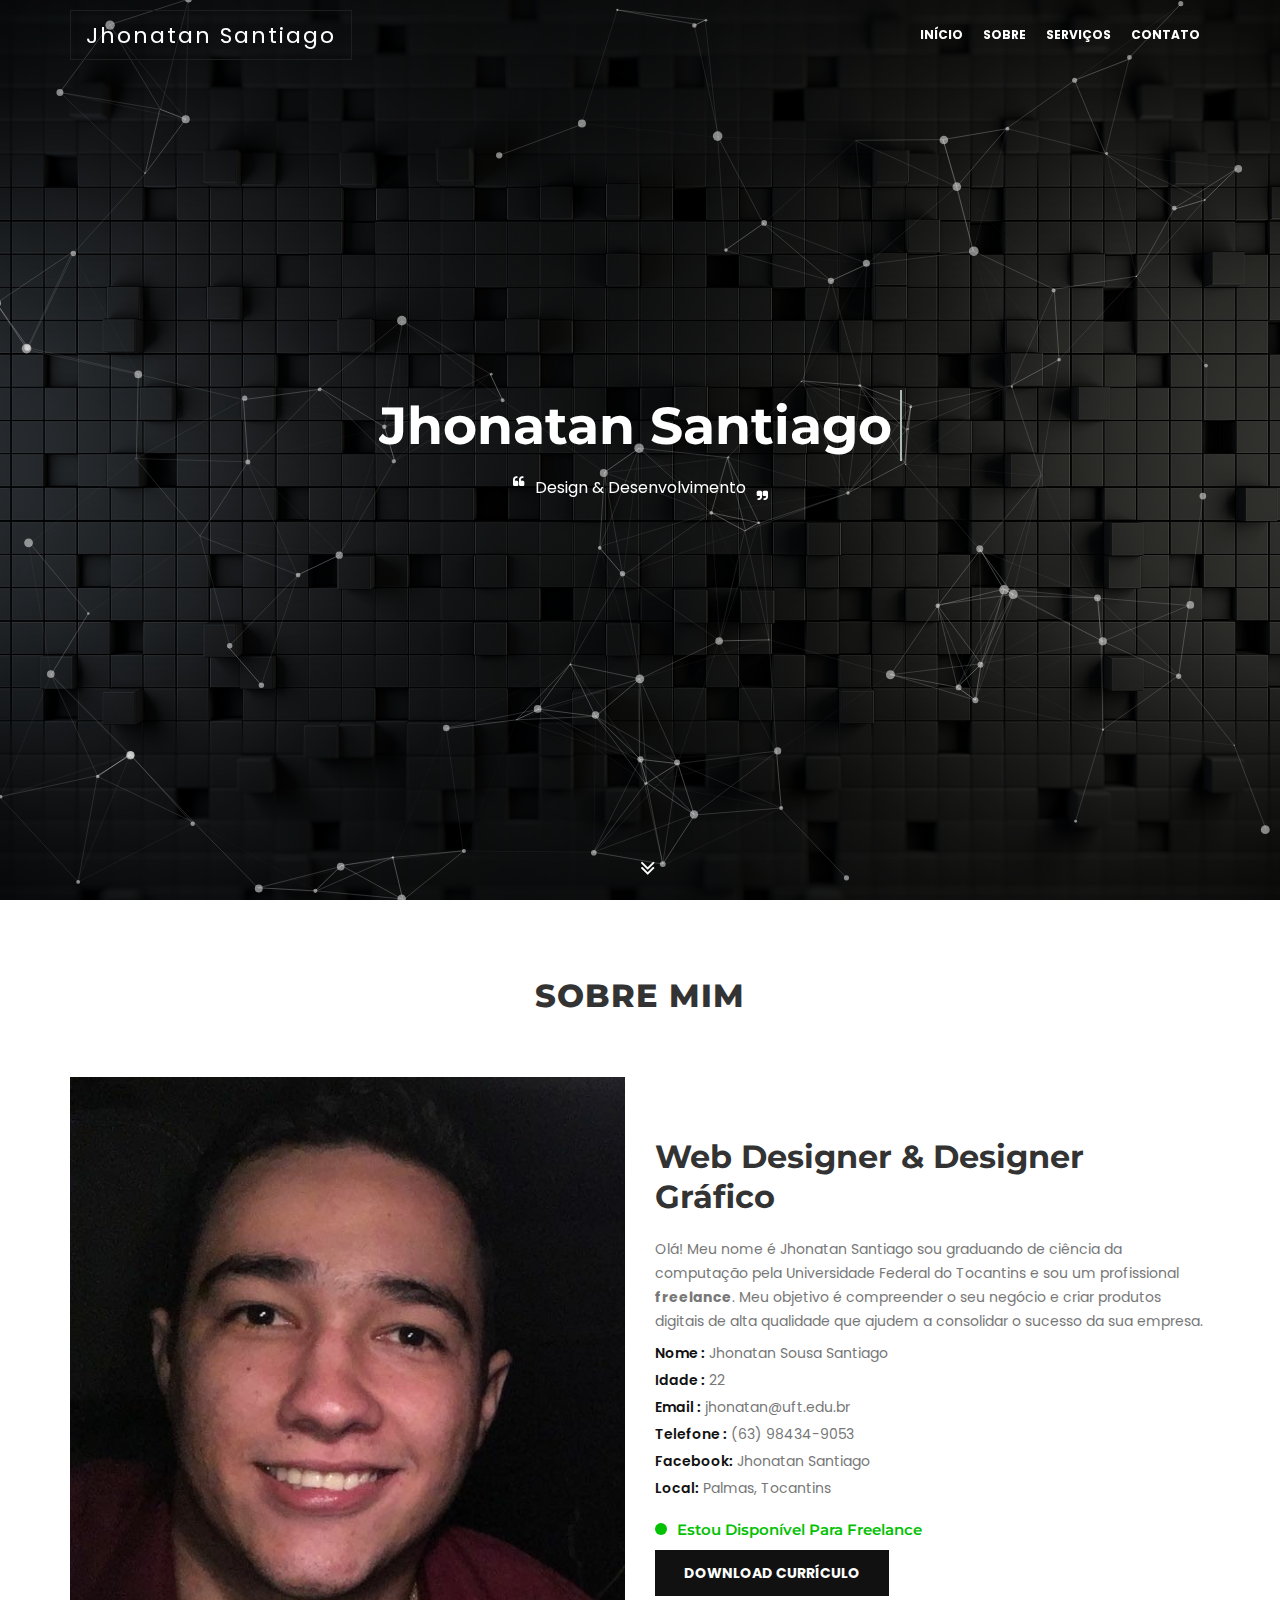
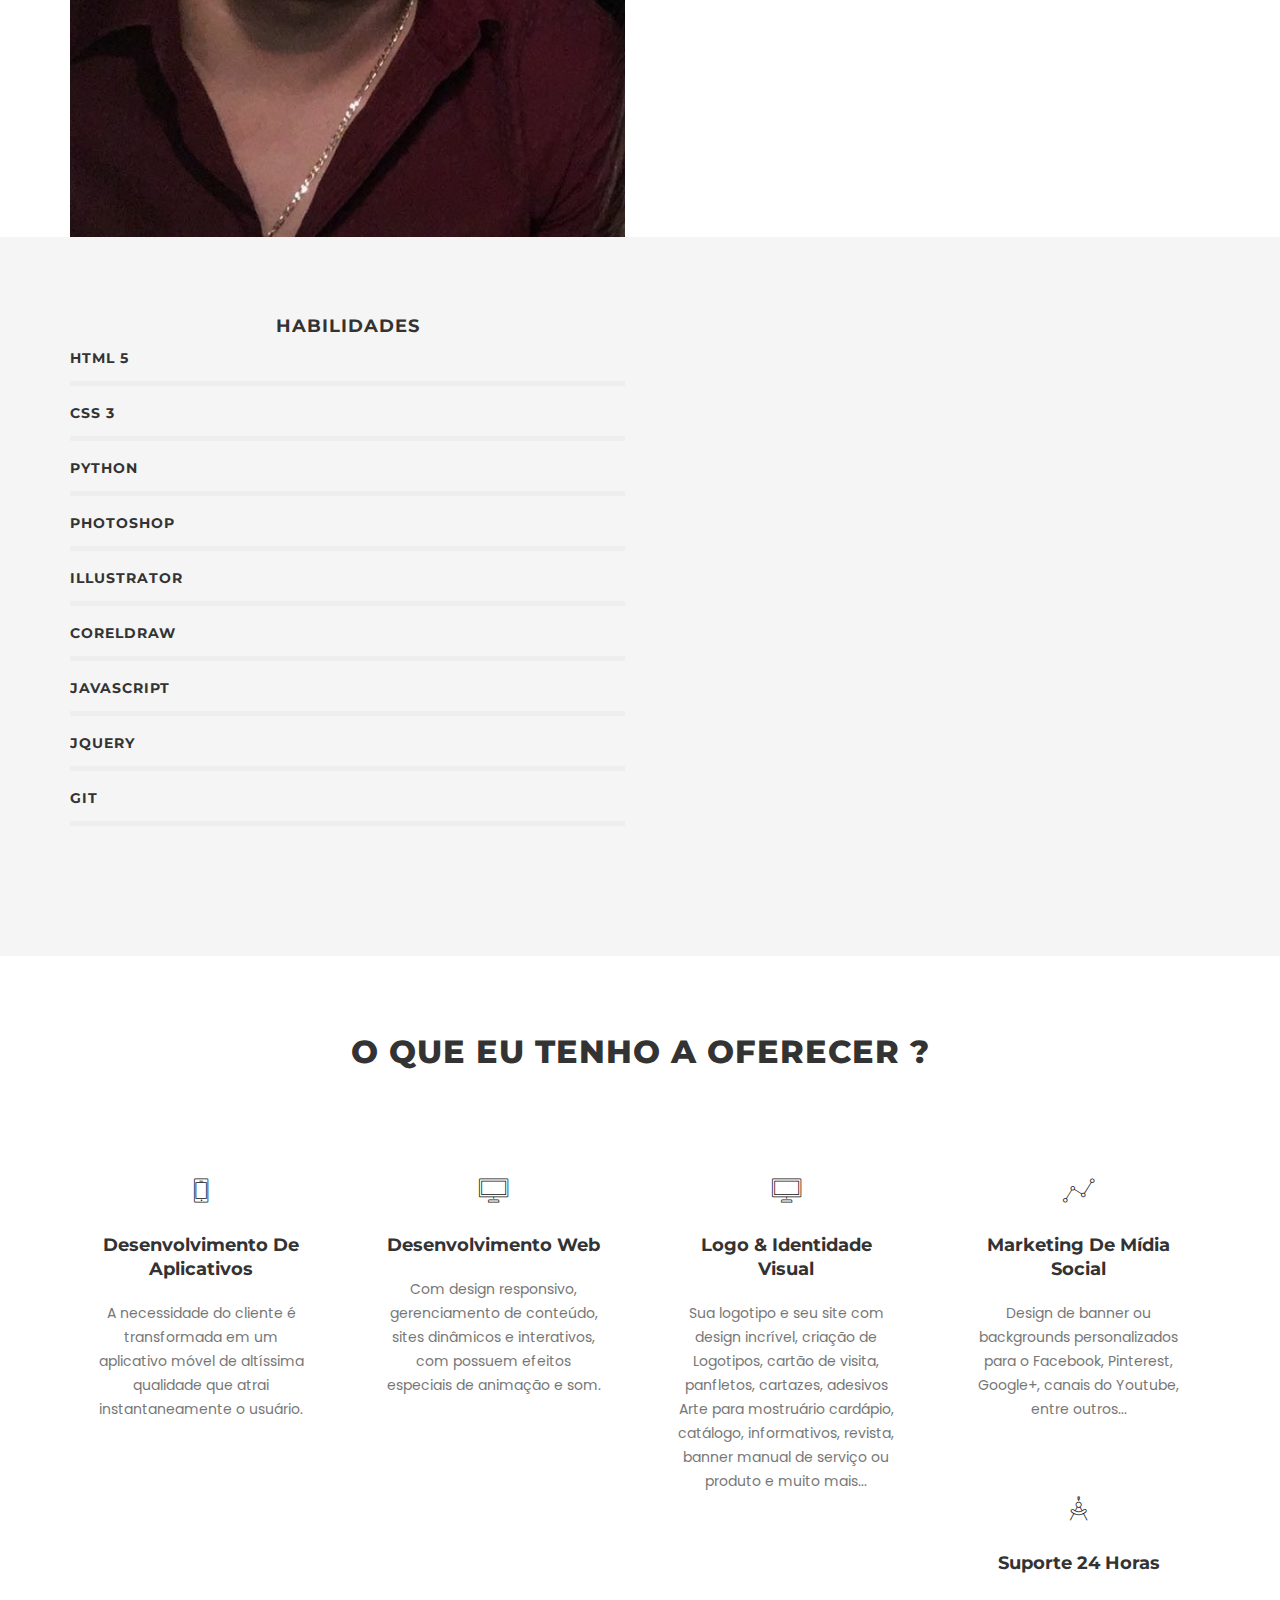
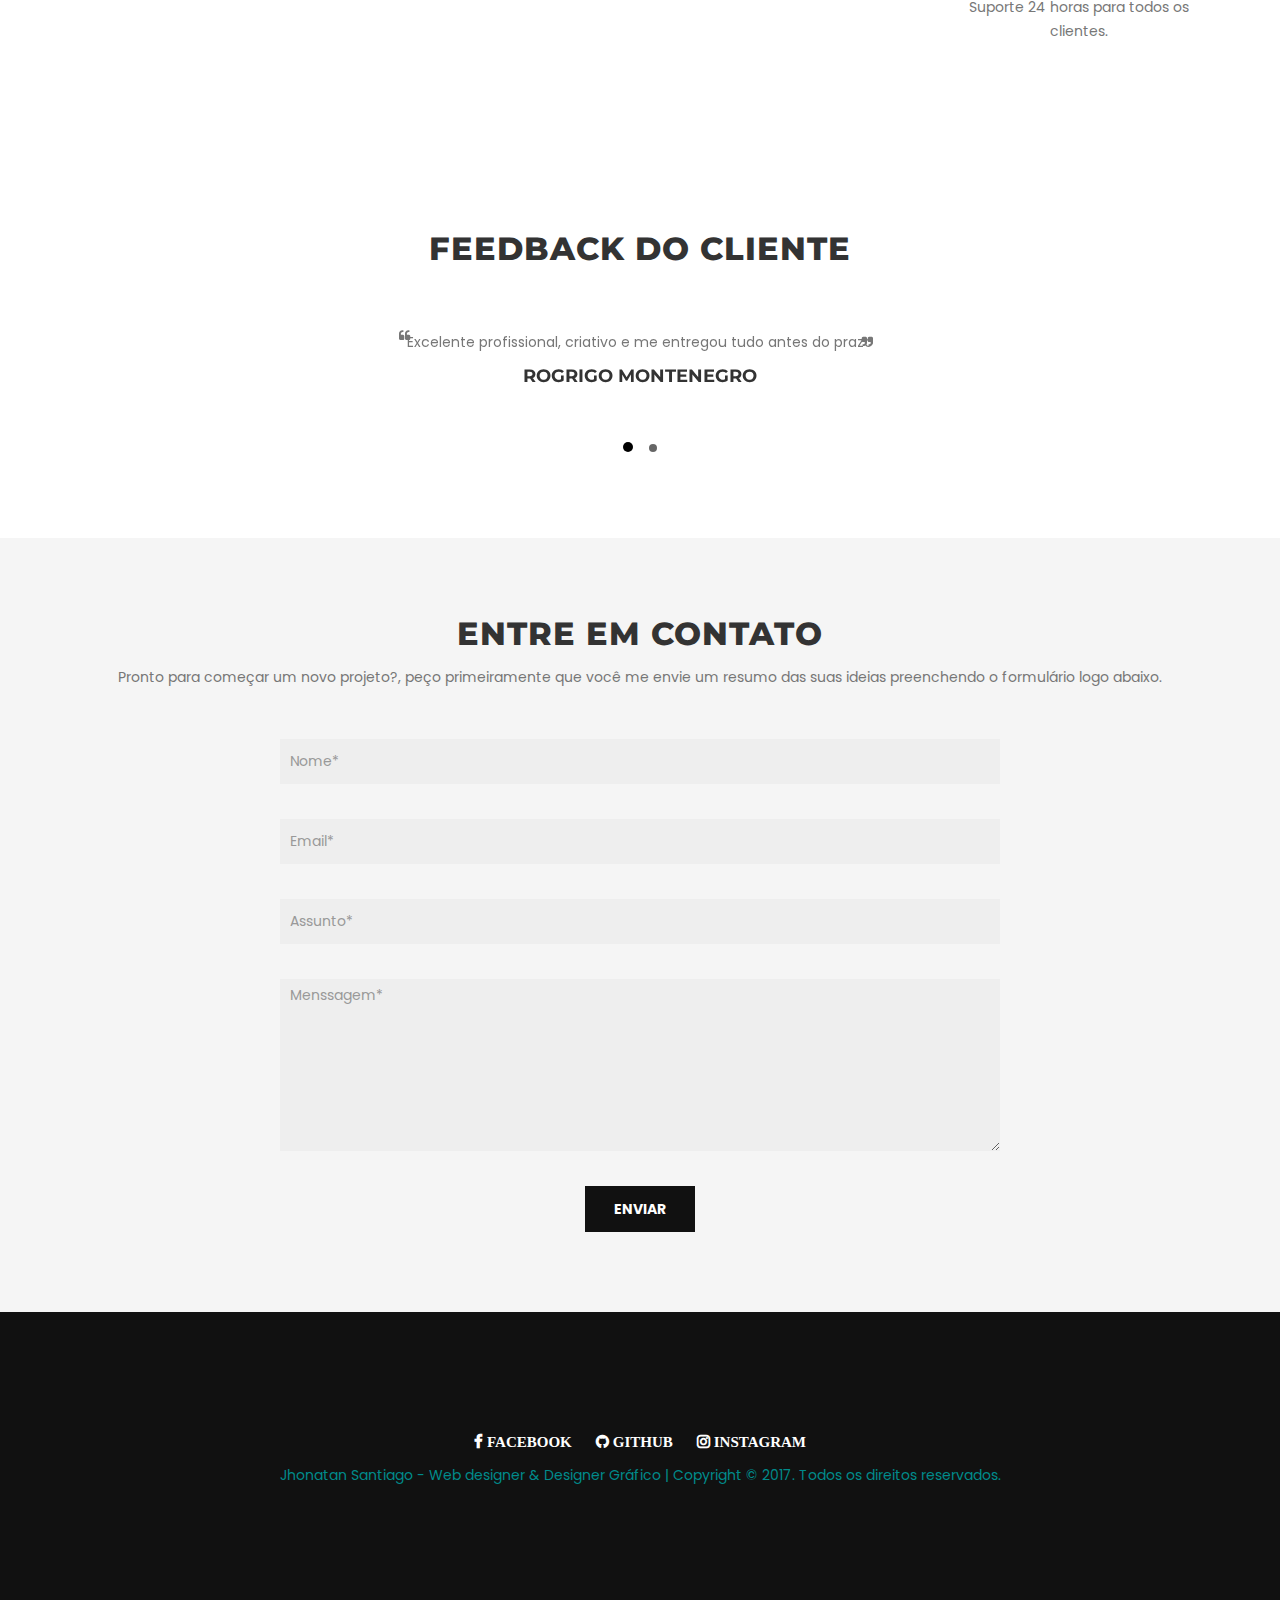
==== index.html @ b467bb4f "Rename index-particle.html to index.html" ====
<!doctype html>
<html lang="zxx">
    <head>
        <meta charset="utf-8">
        <meta http-equiv="x-ua-compatible" content="ie=edge">
        <meta name="viewport" content="width=device-width, initial-scale=1">
        <!-- The above three meta tags must come first in the head; any other head content must come after these tags -->
        <!-- Fevicon -->
        <link rel="shortcut icon" type="image/png" href="img/favicon.ico">
        <!-- Site Title -->
        <title>Jhonatan Santiago</title>
        <!-- Google Fonts -->
       <link href="https://fonts.googleapis.com/css?family=Montserrat:400,500,600,700,800" rel="stylesheet">
        <link href="https://fonts.googleapis.com/css?family=Poppins:400,500,600,700" rel="stylesheet">
        <!-- All CSS -->
        <!-- Bootstrap CSS -->
        <link href="css/bootstrap.min.css" rel="stylesheet">
        <!-- Animated headline CSS -->
        <link href="css/animated-headline.css" rel="stylesheet">
        <!-- FontAwesome CSS -->
        <link href="css/font-awesome.min.css" rel="stylesheet">
        <!-- ET Line CSS-->
        <link href="css/et-line.css" rel="stylesheet">
        <!-- Venobox CSS -->
        <link href="css/venobox.css" rel="stylesheet">
        <!-- Owl CSS -->
        <link href="css/owl.carousel.min.css" rel="stylesheet">
        <!-- Animate CSS -->
        <link href="css/animate.css" rel="stylesheet">
        <!-- Normalize CSS -->
        <link href="css/normalize.css" rel="stylesheet">
        <!-- Main CSS -->
        <link href="css/main.css" rel="stylesheet">
        <!-- Style CSS -->
        <link href="css/style.css" rel="stylesheet">
        <!-- Responsive CSS -->
        <link href="css/responsive.css" rel="stylesheet">
        <!-- HTML5 shim and Respond.js IE8 support of HTML5 elements and media queries -->
        <!-- WARNING: Respond.js doesn't work if you view the page via file:// -->
        <!--[if lt IE 9]>
        <script src="https://oss.maxcdn.com/html5shiv/3.7.2/html5shiv.min.js"></script>
        <script src="https://oss.maxcdn.com/respond/1.4.2/respond.min.js"></script>
        <![endif]-->
    </head>
    <body>
        <!-- start preloader -->
        <div class="preloader-wrap">
            <div class="preloader-spinner">
                <div class="preloader-dot1"></div>
                <div class="preloader-dot2"></div>
            </div>
        </div>
        <!-- / end preloader -->
        <!-- start scroll to top button -->
        <div class="smooth-scroll">
            <a href="index-particle.html#" class="scroll-to-top"><i class="fa fa-angle-up"></i></a>
        </div>
        <!-- / end scroll to top button -->
        <!-- start welcome-hero-area -->
        <header id="welcome" class="welcome-hero-area">
            <!-- start header-area -->
            <div class="header-area">
                <!-- start navbar area -->
                <nav id="mainmenu" class="mainmenu-area">
                    <div class="container">
                        <div class="navbar-header">
                            <button type="button" class="navbar-toggle collapsed" data-toggle="collapse" data-target="#navMenu" aria-expanded="false">
                            <span class="sr-only">Toggle navigation</span>
                            <span class="icon-bar"></span>
                            <span class="icon-bar"></span>
                            <span class="icon-bar"></span>
                            </button> <!-- mobile menu button, shows only in mobile -->
                            <a class="navbar-brand" href="index.html">Jhonatan Santiago</a> <!-- main logo here -->
                        </div>
                        <!-- Collect the nav links, forms, and other content for toggling -->
                        <div class="collapse navbar-collapse" id="navMenu">
                            <ul class="nav navbar-nav navbar-right">
                                <li><a href="index-particle.html#welcome"><b>Início</b></a></li>
                                <li><a href="index-particle.html#about"><b>Sobre</b></a></li>
                                <li><a href="index-particle.html#services"><b>Serviços</b></a></li>
                                <li><a href="index-particle.html#contact"><b>contato</b></a></li>
                            </ul>
                        </div>
                        <!-- end navbar-collapse -->
                    </div>
                </nav>
                <!-- end navbar area -->
            </div>
            <!-- / end header-area -->
            <!-- start welcome-particle-area -->
            <div class="welcome-particle-area" data-stellar-background-ratio="0.5">
                <div id="particles-js"></div>
                <div class="display-table">
                    <div class="display-table-cell">
                        <div class="container">
                            <div class="row">
                                <div class="col-md-12 text-center">
                                    <div class="header-text">
                                        <h1 class="cd-headline clip is-full-width">
                                            <span class="cd-words-wrapper">
                                            <b class="is-visible">Jhonatan Santiago</b>
                                            <b>Web designer & Designer Gráfico</b>
                                            <b>Websites Responsivos</b>
                                            <b>Projetos Inovadores.</b>
                                            <b>Designer Gráfico.</b>
                                            </span>
                                            </span>
                                            </span>
                                        </h1>
                                        <p>Design & Desenvolvimento</p>
                                    </div>
                                </div>
                            </div>
                        </div>
                    </div>
                </div>
                <div class="home-arrow-down">
                    <a href="index-particle.html#about"><i class="fa fa-angle-double-down"></i></a>
                </div>
            </div>
            <!-- /end welcome-particle-area -->
        </header>
        <!-- / end welcome-hero-area -->
        <!-- start about-area -->
        <section id="about" class="about-area">
            <div class="container">
                <div class="row">
                    <div class="col-md-12">
                        <div class="section-title text-center">
                            <h2>Sobre mim</h2>
                        </div>
                    </div>
                </div>
                <!-- /end section-title row -->
                <div class="row">
                    <div class="col-md-6 col-sm-6">
                        <div class="about-left">
                            <img src="img/me/me_about.jpg" alt="me" class="img-responsive">
                        </div>
                    </div>
                    <!-- /end about-left -->
                    <div class="col-md-6 col-sm-6">
                        <div class="about-right">
                            <h3>Web Designer & Designer Gráfico</h3>
                            <p>Olá! Meu nome é Jhonatan Santiago sou graduando de ciência da computação pela Universidade Federal do Tocantins e sou um profissional <b>freelance</b>. Meu objetivo é compreender o seu negócio e criar produtos digitais de alta qualidade que ajudem a consolidar o sucesso da sua empresa.</p>
                            <ul class="profile-info-list">
                                <li><span>Nome :</span> Jhonatan Sousa Santiago</li>
                                <li><span>Idade :</span> 22</li>
                                <li><span>Email :</span> jhonatan@uft.edu.br</li>
                                <li><span>Telefone :</span> (63) 98434-9053</li>
                                <li><span>Facebook:</span> Jhonatan Santiago</li>
                                <li><span>Local:</span> Palmas, Tocantins</li>
                            </ul>
                            <h6><i class="online-icon"></i>Estou disponível para Freelance</h6>
                            <a href="curriculum.pdf" target="_blank" class="btn btn-default btn-style-one">Download Currículo</a>
                        </div>
                    </div>
                    <!-- /end about-right -->
                </div>
            </div>
        </section>
        <!-- / end about-area -->
        <!-- start about-area -->
        <section id="skills" class="skill-area section-padding">
            <div class="container">
                <div class="row">
                    <div class="col-md-6">
                        <div class="skills">
                            <h4 class="text-center">Habilidades</h4>
                            <div class="skill-list">
                                <div class="progress">
                                    <h6>Html 5</h6>
                                    <div class="progress-bar wow fadeInLeft" data-progress="95%" style="width: 80%;" data-wow-duration="1.5s" data-wow-delay="1.2s"><span>80%</span></div>
                                </div>
                                <div class="progress">
                                    <h6>CSS 3</h6>
                                    <div class="progress-bar wow fadeInLeft" data-progress="85%" style="width: 75%;" data-wow-duration="1.5s" data-wow-delay="1.2s"><span>75%</span></div>
                                </div>
                                <div class="progress">
                                    <h6>Python</h6>
                                    <div class="progress-bar wow fadeInLeft" data-progress="88%" style="width: 85%;" data-wow-duration="1.5s" data-wow-delay="1.2s"><span>85%</span></div>
                                </div>
                                <div class="progress">
                                    <h6>Photoshop</h6>
                                    <div class="progress-bar wow fadeInLeft" data-progress="88%" style="width: 80%;" data-wow-duration="1.5s" data-wow-delay="1.2s"><span>80%</span></div>
                                </div>
                                <div class="progress">
                                    <h6>Illustrator</h6>
                                    <div class="progress-bar wow fadeInLeft" data-progress="88%" style="width: 70%;" data-wow-duration="1.5s" data-wow-delay="1.2s"><span>70%</span></div>
                                </div>
                                <div class="progress">
                                    <h6>CorelDraw</h6>
                                    <div class="progress-bar wow fadeInLeft" data-progress="88%" style="width: 82%;" data-wow-duration="1.5s" data-wow-delay="1.2s"><span>82%</span></div>
                                </div>
                                <div class="progress">
                                    <h6>JavaScript</h6>
                                    <div class="progress-bar wow fadeInLeft" data-progress="88%" style="width: 83%;" data-wow-duration="1.5s" data-wow-delay="1.2s"><span>83%</span></div>
                                </div>
                                <div class="progress">
                                    <h6>jQuery</h6>
                                    <div class="progress-bar wow fadeInLeft" data-progress="88%" style="width: 72%;" data-wow-duration="1.5s" data-wow-delay="1.2s"><span>72%</span></div>
                                </div>
                                <div class="progress">
                                    <h6>Git</h6>
                                    <div class="progress-bar wow fadeInLeft" data-progress="88%" style="width: 87%;" data-wow-duration="1.5s" data-wow-delay="1.2s"><span>87%</span></div>
                                </div>
                            </div>
                        </div>
                        <!-- /end skills -->
                    </div>
               </div>
            </div>
        </section>
        <section id="services" class="service-area section-padding">
            <div class="container">
                <div class="row">
                    <div class="col-md-12">
                        <div class="section-title text-center">
                            <h2>O que eu tenho a oferecer ?</h2>
                        </div>
                    </div>
                </div>
                <!-- /end section-title row -->
                <div class="row">
                    <div class="col-md-3 col-sm-6">
                        <div class="single-service">
                            <div class="service-icon">
                                <i class="icon-phone"></i>
                            </div>
                            <h4>Desenvolvimento de aplicativos</h4>
                            <p>A necessidade do cliente é transformada em um aplicativo móvel de altíssima qualidade que atrai instantaneamente o usuário.</p>
                        </div>
                    </div>
                    <!-- /end single-service -->
                    <div class="col-md-3 col-sm-6">
                        <div class="single-service">
                            <div class="service-icon">
                                <i class="icon-desktop"></i>
                            </div>
                            <h4>Desenvolvimento web</h4>
                            <p>Com design responsivo, gerenciamento de conteúdo, sites dinâmicos e interativos, com possuem efeitos especiais de animação e som.</p>
                        </div>
                    </div>
                    <div class="col-md-3 col-sm-6">
                        <div class="single-service">
                            <div class="service-icon">
                                <i class="icon-desktop"></i>
                            </div>
                            <h4>Logo & Identidade Visual</h4>
                            <p> Sua logotipo e seu site com design incrível, criação de Logotipos, cartão de visita, panfletos, cartazes, adesivos Arte para mostruário cardápio, catálogo, informativos, revista, banner manual de serviço ou produto e muito mais... </p>
                        </div>
                    </div>
                    <!-- /end single-service -->
                    <div class="col-md-3 col-sm-6">
                        <div class="single-service">
                            <div class="service-icon">
                                <i class="icon-linegraph"></i>
                            </div>
                            <h4>Marketing de mídia social</h4>
                            <p>Design de banner ou backgrounds personalizados para o Facebook, Pinterest, Google+, canais do Youtube, entre outros...</p>
                        </div>
                    </div>
                    <!-- /end single-service -->
                    <div class="col-md-3 col-sm-6">
                        <div class="single-service">
                            <div class="service-icon">
                                <i class="icon-circle-compass"></i>
                            </div>
                            <h4>Suporte 24 horas</h4>
                            <p>Suporte 24 horas para todos os clientes.</p>
                        </div>
                    </div>
                    <!-- /end single-service -->
                </div>
            </div>
        </section>
        <!-- start testimonial-area -->
        <section id="testimonial" class="testimonial-area section-padding">
            <div class="container">
                <div class="row">
                    <div class="col-md-12">
                        <div class="section-title text-center">
                            <h2>Feedback do cliente</h2>
                        </div>
                    </div>
                </div>
                <!-- /end section-title row -->
                <div class="row">
                    <div class="col-md-8 col-md-offset-2">
                        <div id="client-reviews-slider" class="owl-carousel owl-theme client-reviews-carousel">
                            <div class="col-md-12 item">
                                <div class="client-review">
                                    <div class="client-message">
                                        <p> Excelente profissional, criativo e me entregou tudo antes do prazo</p>
                                    </div>
                                    <div class="client-info">
                                        <h4>Rogrigo Montenegro</h4>
                                    </div>
                                </div>
                            </div>
                            <!-- / end client-review -->
                            <div class="col-md-12 item">
                                <div class="client-review">
                                    <div class="client-message">
                                         <p>Ótimo profissional: Solicitei a criação de logo e arte para cartão de visitas e me apresentou uma excelente arte final</p>
                                    </div>
                                    <div class="client-info">
                                        <h4>Adriana Costa</h4>
                                    </div>
                                </div>
                            </div>
                            <!-- / end client-review -->
                        </div>
                        <!-- / end client-reviews-carousel -->
                    </div>
                </div>
            </div>
        </section>
        <!-- / end testimonial-area -->
        <!-- start contact-area -->
        <section id="contact" class="contact-area section-padding">
            <div class="container">
                <div class="row">
                    <div class="col-md-12">
                        <div class="section-title text-center">
                            <h2>Entre em contato</h2>
                            <p>Pronto para começar um novo projeto?, peço primeiramente que você me envie um resumo das suas ideias preenchendo o formulário logo abaixo. </p>
                        </div>
                    </div>
                </div>
                <!-- /end section-title row -->
               <div class="row">
                    <div class="col-md-8 col-md-offset-2">
                        <form action="http://devutpol.com/tf/zion-preview/zion/mail.php" method="post" class="contact-form" id="contact-form">
                            <div class="form-group col-md-12">
                                <input type="text" class="form-control" placeholder="Nome*" name="name" required="required">
                            </div>
                            <div class="form-group col-md-12">
                                <input type="email" class="form-control" placeholder="Email*" name="email" required="required">
                            </div>
                            <div class="form-group col-md-12">
                                <input type="text" class="form-control" placeholder="Assunto*" name="subject" required="required">
                            </div>
                            <div class="form-group col-md-12">
                                <textarea placeholder="Menssagem*" class="form-control" rows="8" name="message" required="required"></textarea>
                            </div>
                            <div class="submit-btn col-md-12 text-center">
                                <input type="submit" value="Enviar" name="submit" class="btn btn-default btn-contact">
                            </div>
                        </form>
                        <div id="error-message"></div>
                        <div id="ajaxLoad"></div>
                    </div>
                </div>
            </div>
        </section>
        <!-- / end contact-area -->
        <!-- start footer-area -->
        <footer class="footer-area">
            <div class="container">
                <div class="row">
                    <div class="col-md-12 text-center">
                        <div class="footer-social-links">
                            <ul>
                                <li><a href="index-particle.html#" class="fa fa-facebook" target="_blank"> Facebook</a></li>
                                <li><a href="https://github.com/jhonatansantiago" class="fa fa-github" target="_blank"> GitHub</a></li>
                                <li><a href="index-particle.html#" class="fa fa-instagram" target="_blank"> Instagram</a></li>
                            </ul>
                        </div>
                        <!-- / end footer-social-links -->
                        <div class="footer-copyright">
                            <p> Jhonatan Santiago - Web designer & Designer Gráfico | Copyright &copy; 2017. Todos os direitos reservados.</p>
                        </div>
                        <!-- / end footer-copyright -->
                    </div>
                </div>
            </div>
        </footer>
        <!-- / end footer-area -->
        <!-- jQuery (Necessary for all JavaScript plugins) -->
        <script src="js/jquery-1.12.4.min.js"></script>
        <!-- Bootstrap JS -->
        <script src="js/bootstrap.min.js"></script>
        <!-- Animated headline JS -->
        <script src="js/animated-headline.js"></script>
        <!-- sticky JS -->
        <script src="js/jquery.sticky.js"></script>
        <!-- wow JS -->
        <script src="js/wow.min.js"></script>
        <!-- stellar JS -->
        <script src="js/jquery.stellar.min.js"></script>
        <!-- particles JS -->
        <script src="js/particles.min.js"></script>
        <script src="js/app.js"></script>
        <!-- mixitup JS -->
        <script src="js/jquery.mixitup.min.js"></script>
        <!-- venobox JS -->
        <script src="js/venobox.min.js"></script>
        <!-- Owl JS -->
        <script src="js/owl.carousel.min.js"></script>
        <!-- Plugins JS -->
        <script src="js/plugins.js"></script>
        <!-- Main JS -->
        <script src="js/main.js"></script>
    </body>
</html>
---- css/animated-headline.css ----
/* -------------------------------- 

Primary style

-------------------------------- */
*, *::after, *::before {
  -webkit-box-sizing: border-box;
  -moz-box-sizing: border-box;
  box-sizing: border-box;
}

html * {
  -webkit-font-smoothing: antialiased;
  -moz-osx-font-smoothing: grayscale;
}
a {
  text-decoration: none;
}

.cd-title {
  position: relative;
  height: 160px;
  line-height: 230px;
  text-align: center;
}
.cd-title h1 {
  font-size: 2.4rem;
  font-weight: 700;
}
@media only screen and (min-width: 768px) {
  .cd-title {
    line-height: 250px;
  }
}
@media only screen and (min-width: 1170px) {
  .cd-title {
    height: 200px;
    line-height: 300px;
  }
  .cd-title h1 {
    font-size: 3rem;
  }
}

.cd-intro {
  width: 90%;
  max-width: 768px;
  text-align: center;
}

.cd-intro {
  margin: 4em auto;
}
@media only screen and (min-width: 768px) {
  .cd-intro {
    margin: 5em auto;
  }
}
@media only screen and (min-width: 1170px) {
  .cd-intro {
    margin: 6em auto;
  }
}

.cd-headline {
  font-size: 3rem;
  line-height: 1.2;
}
@media only screen and (min-width: 768px) {
  .cd-headline {
    font-size: 4.4rem;
    font-weight: 300;
  }
}
@media only screen and (min-width: 1170px) {
  .cd-headline {
    font-size: 6rem;
  }
}

.cd-words-wrapper {
  display: inline-block;
  position: relative;
  text-align: left;
}
.cd-words-wrapper b {
  display: inline-block;
  position: absolute;
  white-space: nowrap;
  left: 0;
  top: 0;
}
.cd-words-wrapper b.is-visible {
  position: relative;
}
.no-js .cd-words-wrapper b {
  opacity: 0;
}
.no-js .cd-words-wrapper b.is-visible {
  opacity: 1;
}

/* -------------------------------- 

xrotate-1 

-------------------------------- */
.cd-headline.rotate-1 .cd-words-wrapper {
  -webkit-perspective: 300px;
  -moz-perspective: 300px;
  perspective: 300px;
}
.cd-headline.rotate-1 b {
  opacity: 0;
  -webkit-transform-origin: 50% 100%;
  -moz-transform-origin: 50% 100%;
  -ms-transform-origin: 50% 100%;
  -o-transform-origin: 50% 100%;
  transform-origin: 50% 100%;
  -webkit-transform: rotateX(180deg);
  -moz-transform: rotateX(180deg);
  -ms-transform: rotateX(180deg);
  -o-transform: rotateX(180deg);
  transform: rotateX(180deg);
}
.cd-headline.rotate-1 b.is-visible {
  opacity: 1;
  -webkit-transform: rotateX(0deg);
  -moz-transform: rotateX(0deg);
  -ms-transform: rotateX(0deg);
  -o-transform: rotateX(0deg);
  transform: rotateX(0deg);
  -webkit-animation: cd-rotate-1-in 1.2s;
  -moz-animation: cd-rotate-1-in 1.2s;
  animation: cd-rotate-1-in 1.2s;
}
.cd-headline.rotate-1 b.is-hidden {
  -webkit-transform: rotateX(180deg);
  -moz-transform: rotateX(180deg);
  -ms-transform: rotateX(180deg);
  -o-transform: rotateX(180deg);
  transform: rotateX(180deg);
  -webkit-animation: cd-rotate-1-out 1.2s;
  -moz-animation: cd-rotate-1-out 1.2s;
  animation: cd-rotate-1-out 1.2s;
}

@-webkit-keyframes cd-rotate-1-in {
  0% {
    -webkit-transform: rotateX(180deg);
    opacity: 0;
  }
  35% {
    -webkit-transform: rotateX(120deg);
    opacity: 0;
  }
  65% {
    opacity: 0;
  }
  100% {
    -webkit-transform: rotateX(360deg);
    opacity: 1;
  }
}
@-moz-keyframes cd-rotate-1-in {
  0% {
    -moz-transform: rotateX(180deg);
    opacity: 0;
  }
  35% {
    -moz-transform: rotateX(120deg);
    opacity: 0;
  }
  65% {
    opacity: 0;
  }
  100% {
    -moz-transform: rotateX(360deg);
    opacity: 1;
  }
}
@keyframes cd-rotate-1-in {
  0% {
    -webkit-transform: rotateX(180deg);
    -moz-transform: rotateX(180deg);
    -ms-transform: rotateX(180deg);
    -o-transform: rotateX(180deg);
    transform: rotateX(180deg);
    opacity: 0;
  }
  35% {
    -webkit-transform: rotateX(120deg);
    -moz-transform: rotateX(120deg);
    -ms-transform: rotateX(120deg);
    -o-transform: rotateX(120deg);
    transform: rotateX(120deg);
    opacity: 0;
  }
  65% {
    opacity: 0;
  }
  100% {
    -webkit-transform: rotateX(360deg);
    -moz-transform: rotateX(360deg);
    -ms-transform: rotateX(360deg);
    -o-transform: rotateX(360deg);
    transform: rotateX(360deg);
    opacity: 1;
  }
}
@-webkit-keyframes cd-rotate-1-out {
  0% {
    -webkit-transform: rotateX(0deg);
    opacity: 1;
  }
  35% {
    -webkit-transform: rotateX(-40deg);
    opacity: 1;
  }
  65% {
    opacity: 0;
  }
  100% {
    -webkit-transform: rotateX(180deg);
    opacity: 0;
  }
}
@-moz-keyframes cd-rotate-1-out {
  0% {
    -moz-transform: rotateX(0deg);
    opacity: 1;
  }
  35% {
    -moz-transform: rotateX(-40deg);
    opacity: 1;
  }
  65% {
    opacity: 0;
  }
  100% {
    -moz-transform: rotateX(180deg);
    opacity: 0;
  }
}
@keyframes cd-rotate-1-out {
  0% {
    -webkit-transform: rotateX(0deg);
    -moz-transform: rotateX(0deg);
    -ms-transform: rotateX(0deg);
    -o-transform: rotateX(0deg);
    transform: rotateX(0deg);
    opacity: 1;
  }
  35% {
    -webkit-transform: rotateX(-40deg);
    -moz-transform: rotateX(-40deg);
    -ms-transform: rotateX(-40deg);
    -o-transform: rotateX(-40deg);
    transform: rotateX(-40deg);
    opacity: 1;
  }
  65% {
    opacity: 0;
  }
  100% {
    -webkit-transform: rotateX(180deg);
    -moz-transform: rotateX(180deg);
    -ms-transform: rotateX(180deg);
    -o-transform: rotateX(180deg);
    transform: rotateX(180deg);
    opacity: 0;
  }
}
/* -------------------------------- 

xtype 

-------------------------------- */
.cd-headline.type .cd-words-wrapper {
  vertical-align: top;
  overflow: hidden;
}
.cd-headline.type .cd-words-wrapper::after {
  /* vertical bar */
  content: '';
  position: absolute;
  right: 0;
  top: 50%;
  bottom: auto;
  -webkit-transform: translateY(-50%);
  -moz-transform: translateY(-50%);
  -ms-transform: translateY(-50%);
  -o-transform: translateY(-50%);
  transform: translateY(-50%);
  height: 90%;
  width: 1px;
  background-color: #aebcb9;
}
.cd-headline.type .cd-words-wrapper.waiting::after {
  -webkit-animation: cd-pulse 1s infinite;
  -moz-animation: cd-pulse 1s infinite;
  animation: cd-pulse 1s infinite;
}
.cd-headline.type .cd-words-wrapper.selected {
  background-color: #aebcb9;
}
.cd-headline.type .cd-words-wrapper.selected::after {
  visibility: hidden;
}
.cd-headline.type .cd-words-wrapper.selected b {
  color: #0d0d0d;
}
.cd-headline.type b {
  visibility: hidden;
}
.cd-headline.type b.is-visible {
  visibility: visible;
}
.cd-headline.type i {
  position: absolute;
  visibility: hidden;
}
.cd-headline.type i.in {
  position: relative;
  visibility: visible;
}

@-webkit-keyframes cd-pulse {
  0% {
    -webkit-transform: translateY(-50%) scale(1);
    opacity: 1;
  }
  40% {
    -webkit-transform: translateY(-50%) scale(0.9);
    opacity: 0;
  }
  100% {
    -webkit-transform: translateY(-50%) scale(0);
    opacity: 0;
  }
}
@-moz-keyframes cd-pulse {
  0% {
    -moz-transform: translateY(-50%) scale(1);
    opacity: 1;
  }
  40% {
    -moz-transform: translateY(-50%) scale(0.9);
    opacity: 0;
  }
  100% {
    -moz-transform: translateY(-50%) scale(0);
    opacity: 0;
  }
}
@keyframes cd-pulse {
  0% {
    -webkit-transform: translateY(-50%) scale(1);
    -moz-transform: translateY(-50%) scale(1);
    -ms-transform: translateY(-50%) scale(1);
    -o-transform: translateY(-50%) scale(1);
    transform: translateY(-50%) scale(1);
    opacity: 1;
  }
  40% {
    -webkit-transform: translateY(-50%) scale(0.9);
    -moz-transform: translateY(-50%) scale(0.9);
    -ms-transform: translateY(-50%) scale(0.9);
    -o-transform: translateY(-50%) scale(0.9);
    transform: translateY(-50%) scale(0.9);
    opacity: 0;
  }
  100% {
    -webkit-transform: translateY(-50%) scale(0);
    -moz-transform: translateY(-50%) scale(0);
    -ms-transform: translateY(-50%) scale(0);
    -o-transform: translateY(-50%) scale(0);
    transform: translateY(-50%) scale(0);
    opacity: 0;
  }
}
/* -------------------------------- 

xrotate-2 

-------------------------------- */
.cd-headline.rotate-2 .cd-words-wrapper {
  -webkit-perspective: 300px;
  -moz-perspective: 300px;
  perspective: 300px;
}
.cd-headline.rotate-2 i, .cd-headline.rotate-2 em {
  display: inline-block;
  -webkit-backface-visibility: hidden;
  backface-visibility: hidden;
}
.cd-headline.rotate-2 b {
  opacity: 0;
}
.cd-headline.rotate-2 i {
  -webkit-transform-style: preserve-3d;
  -moz-transform-style: preserve-3d;
  -ms-transform-style: preserve-3d;
  -o-transform-style: preserve-3d;
  transform-style: preserve-3d;
  -webkit-transform: translateZ(-20px) rotateX(90deg);
  -moz-transform: translateZ(-20px) rotateX(90deg);
  -ms-transform: translateZ(-20px) rotateX(90deg);
  -o-transform: translateZ(-20px) rotateX(90deg);
  transform: translateZ(-20px) rotateX(90deg);
  opacity: 0;
}
.is-visible .cd-headline.rotate-2 i {
  opacity: 1;
}
.cd-headline.rotate-2 i.in {
  -webkit-animation: cd-rotate-2-in 0.4s forwards;
  -moz-animation: cd-rotate-2-in 0.4s forwards;
  animation: cd-rotate-2-in 0.4s forwards;
}
.cd-headline.rotate-2 i.out {
  -webkit-animation: cd-rotate-2-out 0.4s forwards;
  -moz-animation: cd-rotate-2-out 0.4s forwards;
  animation: cd-rotate-2-out 0.4s forwards;
}
.cd-headline.rotate-2 em {
  -webkit-transform: translateZ(20px);
  -moz-transform: translateZ(20px);
  -ms-transform: translateZ(20px);
  -o-transform: translateZ(20px);
  transform: translateZ(20px);
}

.no-csstransitions .cd-headline.rotate-2 i {
  -webkit-transform: rotateX(0deg);
  -moz-transform: rotateX(0deg);
  -ms-transform: rotateX(0deg);
  -o-transform: rotateX(0deg);
  transform: rotateX(0deg);
  opacity: 0;
}
.no-csstransitions .cd-headline.rotate-2 i em {
  -webkit-transform: scale(1);
  -moz-transform: scale(1);
  -ms-transform: scale(1);
  -o-transform: scale(1);
  transform: scale(1);
}

.no-csstransitions .cd-headline.rotate-2 .is-visible i {
  opacity: 1;
}

@-webkit-keyframes cd-rotate-2-in {
  0% {
    opacity: 0;
    -webkit-transform: translateZ(-20px) rotateX(90deg);
  }
  60% {
    opacity: 1;
    -webkit-transform: translateZ(-20px) rotateX(-10deg);
  }
  100% {
    opacity: 1;
    -webkit-transform: translateZ(-20px) rotateX(0deg);
  }
}
@-moz-keyframes cd-rotate-2-in {
  0% {
    opacity: 0;
    -moz-transform: translateZ(-20px) rotateX(90deg);
  }
  60% {
    opacity: 1;
    -moz-transform: translateZ(-20px) rotateX(-10deg);
  }
  100% {
    opacity: 1;
    -moz-transform: translateZ(-20px) rotateX(0deg);
  }
}
@keyframes cd-rotate-2-in {
  0% {
    opacity: 0;
    -webkit-transform: translateZ(-20px) rotateX(90deg);
    -moz-transform: translateZ(-20px) rotateX(90deg);
    -ms-transform: translateZ(-20px) rotateX(90deg);
    -o-transform: translateZ(-20px) rotateX(90deg);
    transform: translateZ(-20px) rotateX(90deg);
  }
  60% {
    opacity: 1;
    -webkit-transform: translateZ(-20px) rotateX(-10deg);
    -moz-transform: translateZ(-20px) rotateX(-10deg);
    -ms-transform: translateZ(-20px) rotateX(-10deg);
    -o-transform: translateZ(-20px) rotateX(-10deg);
    transform: translateZ(-20px) rotateX(-10deg);
  }
  100% {
    opacity: 1;
    -webkit-transform: translateZ(-20px) rotateX(0deg);
    -moz-transform: translateZ(-20px) rotateX(0deg);
    -ms-transform: translateZ(-20px) rotateX(0deg);
    -o-transform: translateZ(-20px) rotateX(0deg);
    transform: translateZ(-20px) rotateX(0deg);
  }
}
@-webkit-keyframes cd-rotate-2-out {
  0% {
    opacity: 1;
    -webkit-transform: translateZ(-20px) rotateX(0);
  }
  60% {
    opacity: 0;
    -webkit-transform: translateZ(-20px) rotateX(-100deg);
  }
  100% {
    opacity: 0;
    -webkit-transform: translateZ(-20px) rotateX(-90deg);
  }
}
@-moz-keyframes cd-rotate-2-out {
  0% {
    opacity: 1;
    -moz-transform: translateZ(-20px) rotateX(0);
  }
  60% {
    opacity: 0;
    -moz-transform: translateZ(-20px) rotateX(-100deg);
  }
  100% {
    opacity: 0;
    -moz-transform: translateZ(-20px) rotateX(-90deg);
  }
}
@keyframes cd-rotate-2-out {
  0% {
    opacity: 1;
    -webkit-transform: translateZ(-20px) rotateX(0);
    -moz-transform: translateZ(-20px) rotateX(0);
    -ms-transform: translateZ(-20px) rotateX(0);
    -o-transform: translateZ(-20px) rotateX(0);
    transform: translateZ(-20px) rotateX(0);
  }
  60% {
    opacity: 0;
    -webkit-transform: translateZ(-20px) rotateX(-100deg);
    -moz-transform: translateZ(-20px) rotateX(-100deg);
    -ms-transform: translateZ(-20px) rotateX(-100deg);
    -o-transform: translateZ(-20px) rotateX(-100deg);
    transform: translateZ(-20px) rotateX(-100deg);
  }
  100% {
    opacity: 0;
    -webkit-transform: translateZ(-20px) rotateX(-90deg);
    -moz-transform: translateZ(-20px) rotateX(-90deg);
    -ms-transform: translateZ(-20px) rotateX(-90deg);
    -o-transform: translateZ(-20px) rotateX(-90deg);
    transform: translateZ(-20px) rotateX(-90deg);
  }
}
/* -------------------------------- 

xloading-bar 

-------------------------------- */
.cd-headline.loading-bar span {
  display: inline-block;
  padding: .2em 0;
}
.cd-headline.loading-bar .cd-words-wrapper {
  overflow: hidden;
  vertical-align: top;
}
.cd-headline.loading-bar .cd-words-wrapper::after {
  /* loading bar */
  content: '';
  position: absolute;
  left: 0;
  bottom: 0;
  height: 3px;
  width: 0;
  background: #0096a7;
  z-index: 2;
  -webkit-transition: width 0.3s -0.1s;
  -moz-transition: width 0.3s -0.1s;
  transition: width 0.3s -0.1s;
}
.cd-headline.loading-bar .cd-words-wrapper.is-loading::after {
  width: 100%;
  -webkit-transition: width 3s;
  -moz-transition: width 3s;
  transition: width 3s;
}
.cd-headline.loading-bar b {
  top: .2em;
  opacity: 0;
  -webkit-transition: opacity 0.3s;
  -moz-transition: opacity 0.3s;
  transition: opacity 0.3s;
}
.cd-headline.loading-bar b.is-visible {
  opacity: 1;
  top: 0;
}

/* -------------------------------- 

xslide 

-------------------------------- */
.cd-headline.slide span {
  display: inline-block;
  padding: .2em 0;
}
.cd-headline.slide .cd-words-wrapper {
  overflow: hidden;
  vertical-align: top;
}
.cd-headline.slide b {
  opacity: 0;
  top: .2em;
}
.cd-headline.slide b.is-visible {
  top: 0;
  opacity: 1;
  -webkit-animation: slide-in 0.6s;
  -moz-animation: slide-in 0.6s;
  animation: slide-in 0.6s;
}
.cd-headline.slide b.is-hidden {
  -webkit-animation: slide-out 0.6s;
  -moz-animation: slide-out 0.6s;
  animation: slide-out 0.6s;
}

@-webkit-keyframes slide-in {
  0% {
    opacity: 0;
    -webkit-transform: translateY(-100%);
  }
  60% {
    opacity: 1;
    -webkit-transform: translateY(20%);
  }
  100% {
    opacity: 1;
    -webkit-transform: translateY(0);
  }
}
@-moz-keyframes slide-in {
  0% {
    opacity: 0;
    -moz-transform: translateY(-100%);
  }
  60% {
    opacity: 1;
    -moz-transform: translateY(20%);
  }
  100% {
    opacity: 1;
    -moz-transform: translateY(0);
  }
}
@keyframes slide-in {
  0% {
    opacity: 0;
    -webkit-transform: translateY(-100%);
    -moz-transform: translateY(-100%);
    -ms-transform: translateY(-100%);
    -o-transform: translateY(-100%);
    transform: translateY(-100%);
  }
  60% {
    opacity: 1;
    -webkit-transform: translateY(20%);
    -moz-transform: translateY(20%);
    -ms-transform: translateY(20%);
    -o-transform: translateY(20%);
    transform: translateY(20%);
  }
  100% {
    opacity: 1;
    -webkit-transform: translateY(0);
    -moz-transform: translateY(0);
    -ms-transform: translateY(0);
    -o-transform: translateY(0);
    transform: translateY(0);
  }
}
@-webkit-keyframes slide-out {
  0% {
    opacity: 1;
    -webkit-transform: translateY(0);
  }
  60% {
    opacity: 0;
    -webkit-transform: translateY(120%);
  }
  100% {
    opacity: 0;
    -webkit-transform: translateY(100%);
  }
}
@-moz-keyframes slide-out {
  0% {
    opacity: 1;
    -moz-transform: translateY(0);
  }
  60% {
    opacity: 0;
    -moz-transform: translateY(120%);
  }
  100% {
    opacity: 0;
    -moz-transform: translateY(100%);
  }
}
@keyframes slide-out {
  0% {
    opacity: 1;
    -webkit-transform: translateY(0);
    -moz-transform: translateY(0);
    -ms-transform: translateY(0);
    -o-transform: translateY(0);
    transform: translateY(0);
  }
  60% {
    opacity: 0;
    -webkit-transform: translateY(120%);
    -moz-transform: translateY(120%);
    -ms-transform: translateY(120%);
    -o-transform: translateY(120%);
    transform: translateY(120%);
  }
  100% {
    opacity: 0;
    -webkit-transform: translateY(100%);
    -moz-transform: translateY(100%);
    -ms-transform: translateY(100%);
    -o-transform: translateY(100%);
    transform: translateY(100%);
  }
}
/* -------------------------------- 

xclip 

-------------------------------- */
.cd-headline.clip span {
  display: inline-block;
  padding: .2em 0;
}
.cd-headline.clip .cd-words-wrapper {
  overflow: hidden;
  vertical-align: top;
}
.cd-headline.clip .cd-words-wrapper::after {
  /* line */
  content: '';
  position: absolute;
  top: 0;
  right: 0;
  width: 2px;
  height: 100%;
  background-color: #aebcb9;
}
.cd-headline.clip b {
  opacity: 0;
}
.cd-headline.clip b.is-visible {
  opacity: 1;
}

/* -------------------------------- 

xzoom 

-------------------------------- */
.cd-headline.zoom .cd-words-wrapper {
  -webkit-perspective: 300px;
  -moz-perspective: 300px;
  perspective: 300px;
}
.cd-headline.zoom b {
  opacity: 0;
}
.cd-headline.zoom b.is-visible {
  opacity: 1;
  -webkit-animation: zoom-in 0.8s;
  -moz-animation: zoom-in 0.8s;
  animation: zoom-in 0.8s;
}
.cd-headline.zoom b.is-hidden {
  -webkit-animation: zoom-out 0.8s;
  -moz-animation: zoom-out 0.8s;
  animation: zoom-out 0.8s;
}

@-webkit-keyframes zoom-in {
  0% {
    opacity: 0;
    -webkit-transform: translateZ(100px);
  }
  100% {
    opacity: 1;
    -webkit-transform: translateZ(0);
  }
}
@-moz-keyframes zoom-in {
  0% {
    opacity: 0;
    -moz-transform: translateZ(100px);
  }
  100% {
    opacity: 1;
    -moz-transform: translateZ(0);
  }
}
@keyframes zoom-in {
  0% {
    opacity: 0;
    -webkit-transform: translateZ(100px);
    -moz-transform: translateZ(100px);
    -ms-transform: translateZ(100px);
    -o-transform: translateZ(100px);
    transform: translateZ(100px);
  }
  100% {
    opacity: 1;
    -webkit-transform: translateZ(0);
    -moz-transform: translateZ(0);
    -ms-transform: translateZ(0);
    -o-transform: translateZ(0);
    transform: translateZ(0);
  }
}
@-webkit-keyframes zoom-out {
  0% {
    opacity: 1;
    -webkit-transform: translateZ(0);
  }
  100% {
    opacity: 0;
    -webkit-transform: translateZ(-100px);
  }
}
@-moz-keyframes zoom-out {
  0% {
    opacity: 1;
    -moz-transform: translateZ(0);
  }
  100% {
    opacity: 0;
    -moz-transform: translateZ(-100px);
  }
}
@keyframes zoom-out {
  0% {
    opacity: 1;
    -webkit-transform: translateZ(0);
    -moz-transform: translateZ(0);
    -ms-transform: translateZ(0);
    -o-transform: translateZ(0);
    transform: translateZ(0);
  }
  100% {
    opacity: 0;
    -webkit-transform: translateZ(-100px);
    -moz-transform: translateZ(-100px);
    -ms-transform: translateZ(-100px);
    -o-transform: translateZ(-100px);
    transform: translateZ(-100px);
  }
}
/* -------------------------------- 

xrotate-3 

-------------------------------- */
.cd-headline.rotate-3 .cd-words-wrapper {
  -webkit-perspective: 300px;
  -moz-perspective: 300px;
  perspective: 300px;
}
.cd-headline.rotate-3 b {
  opacity: 0;
}
.cd-headline.rotate-3 i {
  display: inline-block;
  -webkit-transform: rotateY(180deg);
  -moz-transform: rotateY(180deg);
  -ms-transform: rotateY(180deg);
  -o-transform: rotateY(180deg);
  transform: rotateY(180deg);
  -webkit-backface-visibility: hidden;
  backface-visibility: hidden;
}
.is-visible .cd-headline.rotate-3 i {
  -webkit-transform: rotateY(0deg);
  -moz-transform: rotateY(0deg);
  -ms-transform: rotateY(0deg);
  -o-transform: rotateY(0deg);
  transform: rotateY(0deg);
}
.cd-headline.rotate-3 i.in {
  -webkit-animation: cd-rotate-3-in 0.6s forwards;
  -moz-animation: cd-rotate-3-in 0.6s forwards;
  animation: cd-rotate-3-in 0.6s forwards;
}
.cd-headline.rotate-3 i.out {
  -webkit-animation: cd-rotate-3-out 0.6s forwards;
  -moz-animation: cd-rotate-3-out 0.6s forwards;
  animation: cd-rotate-3-out 0.6s forwards;
}

.no-csstransitions .cd-headline.rotate-3 i {
  -webkit-transform: rotateY(0deg);
  -moz-transform: rotateY(0deg);
  -ms-transform: rotateY(0deg);
  -o-transform: rotateY(0deg);
  transform: rotateY(0deg);
  opacity: 0;
}

.no-csstransitions .cd-headline.rotate-3 .is-visible i {
  opacity: 1;
}

@-webkit-keyframes cd-rotate-3-in {
  0% {
    -webkit-transform: rotateY(180deg);
  }
  100% {
    -webkit-transform: rotateY(0deg);
  }
}
@-moz-keyframes cd-rotate-3-in {
  0% {
    -moz-transform: rotateY(180deg);
  }
  100% {
    -moz-transform: rotateY(0deg);
  }
}
@keyframes cd-rotate-3-in {
  0% {
    -webkit-transform: rotateY(180deg);
    -moz-transform: rotateY(180deg);
    -ms-transform: rotateY(180deg);
    -o-transform: rotateY(180deg);
    transform: rotateY(180deg);
  }
  100% {
    -webkit-transform: rotateY(0deg);
    -moz-transform: rotateY(0deg);
    -ms-transform: rotateY(0deg);
    -o-transform: rotateY(0deg);
    transform: rotateY(0deg);
  }
}
@-webkit-keyframes cd-rotate-3-out {
  0% {
    -webkit-transform: rotateY(0);
  }
  100% {
    -webkit-transform: rotateY(-180deg);
  }
}
@-moz-keyframes cd-rotate-3-out {
  0% {
    -moz-transform: rotateY(0);
  }
  100% {
    -moz-transform: rotateY(-180deg);
  }
}
@keyframes cd-rotate-3-out {
  0% {
    -webkit-transform: rotateY(0);
    -moz-transform: rotateY(0);
    -ms-transform: rotateY(0);
    -o-transform: rotateY(0);
    transform: rotateY(0);
  }
  100% {
    -webkit-transform: rotateY(-180deg);
    -moz-transform: rotateY(-180deg);
    -ms-transform: rotateY(-180deg);
    -o-transform: rotateY(-180deg);
    transform: rotateY(-180deg);
  }
}
/* -------------------------------- 

xscale 

-------------------------------- */
.cd-headline.scale b {
  opacity: 0;
}
.cd-headline.scale i {
  display: inline-block;
  opacity: 0;
  -webkit-transform: scale(0);
  -moz-transform: scale(0);
  -ms-transform: scale(0);
  -o-transform: scale(0);
  transform: scale(0);
}
.is-visible .cd-headline.scale i {
  opacity: 1;
}
.cd-headline.scale i.in {
  -webkit-animation: scale-up 0.6s forwards;
  -moz-animation: scale-up 0.6s forwards;
  animation: scale-up 0.6s forwards;
}
.cd-headline.scale i.out {
  -webkit-animation: scale-down 0.6s forwards;
  -moz-animation: scale-down 0.6s forwards;
  animation: scale-down 0.6s forwards;
}

.no-csstransitions .cd-headline.scale i {
  -webkit-transform: scale(1);
  -moz-transform: scale(1);
  -ms-transform: scale(1);
  -o-transform: scale(1);
  transform: scale(1);
  opacity: 0;
}

.no-csstransitions .cd-headline.scale .is-visible i {
  opacity: 1;
}

@-webkit-keyframes scale-up {
  0% {
    -webkit-transform: scale(0);
    opacity: 0;
  }
  60% {
    -webkit-transform: scale(1.2);
    opacity: 1;
  }
  100% {
    -webkit-transform: scale(1);
    opacity: 1;
  }
}
@-moz-keyframes scale-up {
  0% {
    -moz-transform: scale(0);
    opacity: 0;
  }
  60% {
    -moz-transform: scale(1.2);
    opacity: 1;
  }
  100% {
    -moz-transform: scale(1);
    opacity: 1;
  }
}
@keyframes scale-up {
  0% {
    -webkit-transform: scale(0);
    -moz-transform: scale(0);
    -ms-transform: scale(0);
    -o-transform: scale(0);
    transform: scale(0);
    opacity: 0;
  }
  60% {
    -webkit-transform: scale(1.2);
    -moz-transform: scale(1.2);
    -ms-transform: scale(1.2);
    -o-transform: scale(1.2);
    transform: scale(1.2);
    opacity: 1;
  }
  100% {
    -webkit-transform: scale(1);
    -moz-transform: scale(1);
    -ms-transform: scale(1);
    -o-transform: scale(1);
    transform: scale(1);
    opacity: 1;
  }
}
@-webkit-keyframes scale-down {
  0% {
    -webkit-transform: scale(1);
    opacity: 1;
  }
  60% {
    -webkit-transform: scale(0);
    opacity: 0;
  }
}
@-moz-keyframes scale-down {
  0% {
    -moz-transform: scale(1);
    opacity: 1;
  }
  60% {
    -moz-transform: scale(0);
    opacity: 0;
  }
}
@keyframes scale-down {
  0% {
    -webkit-transform: scale(1);
    -moz-transform: scale(1);
    -ms-transform: scale(1);
    -o-transform: scale(1);
    transform: scale(1);
    opacity: 1;
  }
  60% {
    -webkit-transform: scale(0);
    -moz-transform: scale(0);
    -ms-transform: scale(0);
    -o-transform: scale(0);
    transform: scale(0);
    opacity: 0;
  }
}
/* -------------------------------- 

xpush 

-------------------------------- */
.cd-headline.push b {
  opacity: 0;
}
.cd-headline.push b.is-visible {
  opacity: 1;
  -webkit-animation: push-in 0.6s;
  -moz-animation: push-in 0.6s;
  animation: push-in 0.6s;
}
.cd-headline.push b.is-hidden {
  -webkit-animation: push-out 0.6s;
  -moz-animation: push-out 0.6s;
  animation: push-out 0.6s;
}

@-webkit-keyframes push-in {
  0% {
    opacity: 0;
    -webkit-transform: translateX(-100%);
  }
  60% {
    opacity: 1;
    -webkit-transform: translateX(10%);
  }
  100% {
    opacity: 1;
    -webkit-transform: translateX(0);
  }
}
@-moz-keyframes push-in {
  0% {
    opacity: 0;
    -moz-transform: translateX(-100%);
  }
  60% {
    opacity: 1;
    -moz-transform: translateX(10%);
  }
  100% {
    opacity: 1;
    -moz-transform: translateX(0);
  }
}
@keyframes push-in {
  0% {
    opacity: 0;
    -webkit-transform: translateX(-100%);
    -moz-transform: translateX(-100%);
    -ms-transform: translateX(-100%);
    -o-transform: translateX(-100%);
    transform: translateX(-100%);
  }
  60% {
    opacity: 1;
    -webkit-transform: translateX(10%);
    -moz-transform: translateX(10%);
    -ms-transform: translateX(10%);
    -o-transform: translateX(10%);
    transform: translateX(10%);
  }
  100% {
    opacity: 1;
    -webkit-transform: translateX(0);
    -moz-transform: translateX(0);
    -ms-transform: translateX(0);
    -o-transform: translateX(0);
    transform: translateX(0);
  }
}
@-webkit-keyframes push-out {
  0% {
    opacity: 1;
    -webkit-transform: translateX(0);
  }
  60% {
    opacity: 0;
    -webkit-transform: translateX(110%);
  }
  100% {
    opacity: 0;
    -webkit-transform: translateX(100%);
  }
}
@-moz-keyframes push-out {
  0% {
    opacity: 1;
    -moz-transform: translateX(0);
  }
  60% {
    opacity: 0;
    -moz-transform: translateX(110%);
  }
  100% {
    opacity: 0;
    -moz-transform: translateX(100%);
  }
}
@keyframes push-out {
  0% {
    opacity: 1;
    -webkit-transform: translateX(0);
    -moz-transform: translateX(0);
    -ms-transform: translateX(0);
    -o-transform: translateX(0);
    transform: translateX(0);
  }
  60% {
    opacity: 0;
    -webkit-transform: translateX(110%);
    -moz-transform: translateX(110%);
    -ms-transform: translateX(110%);
    -o-transform: translateX(110%);
    transform: translateX(110%);
  }
  100% {
    opacity: 0;
    -webkit-transform: translateX(100%);
    -moz-transform: translateX(100%);
    -ms-transform: translateX(100%);
    -o-transform: translateX(100%);
    transform: translateX(100%);
  }
}
---- css/et-line.css ----
@font-face {
	font-family: 'et-line';
	src:url('../fonts/et-line.eot');
	src:url('../fonts/et-line.eot%3F') format('embedded-opentype'),
		url('../fonts/et-line.woff') format('woff'),
		url('../fonts/et-line.ttf') format('truetype'),
		url('../fonts/et-line.svg') format('svg');
	font-weight: normal;
	font-style: normal;
}

/* Use the following CSS code if you want to use data attributes for inserting your icons */
[data-icon]:before {
	font-family: 'et-line';
	content: attr(data-icon);
	speak: none;
	font-weight: normal;
	font-variant: normal;
	text-transform: none;
	line-height: 1;
	-webkit-font-smoothing: antialiased;
	-moz-osx-font-smoothing: grayscale;
	display:inline-block;
}

/* Use the following CSS code if you want to have a class per icon */
/*
Instead of a list of all class selectors,
you can use the generic selector below, but it's slower:
[class*="icon-"] {
*/
.icon-mobile, .icon-laptop, .icon-desktop, .icon-tablet, .icon-phone, .icon-document, .icon-documents, .icon-search, .icon-clipboard, .icon-newspaper, .icon-notebook, .icon-book-open, .icon-browser, .icon-calendar, .icon-presentation, .icon-picture, .icon-pictures, .icon-video, .icon-camera, .icon-printer, .icon-toolbox, .icon-briefcase, .icon-wallet, .icon-gift, .icon-bargraph, .icon-grid, .icon-expand, .icon-focus, .icon-edit, .icon-adjustments, .icon-ribbon, .icon-hourglass, .icon-lock, .icon-megaphone, .icon-shield, .icon-trophy, .icon-flag, .icon-map, .icon-puzzle, .icon-basket, .icon-envelope, .icon-streetsign, .icon-telescope, .icon-gears, .icon-key, .icon-paperclip, .icon-attachment, .icon-pricetags, .icon-lightbulb, .icon-layers, .icon-pencil, .icon-tools, .icon-tools-2, .icon-scissors, .icon-paintbrush, .icon-magnifying-glass, .icon-circle-compass, .icon-linegraph, .icon-mic, .icon-strategy, .icon-beaker, .icon-caution, .icon-recycle, .icon-anchor, .icon-profile-male, .icon-profile-female, .icon-bike, .icon-wine, .icon-hotairballoon, .icon-globe, .icon-genius, .icon-map-pin, .icon-dial, .icon-chat, .icon-heart, .icon-cloud, .icon-upload, .icon-download, .icon-target, .icon-hazardous, .icon-piechart, .icon-speedometer, .icon-global, .icon-compass, .icon-lifesaver, .icon-clock, .icon-aperture, .icon-quote, .icon-scope, .icon-alarmclock, .icon-refresh, .icon-happy, .icon-sad, .icon-facebook, .icon-twitter, .icon-googleplus, .icon-rss, .icon-tumblr, .icon-linkedin, .icon-dribbble {
	font-family: 'et-line';
	speak: none;
	font-style: normal;
	font-weight: normal;
	font-variant: normal;
	text-transform: none;
	line-height: 1;
	-webkit-font-smoothing: antialiased;
	-moz-osx-font-smoothing: grayscale;
	display:inline-block;
}
.icon-mobile:before {
	content: "\e000";
}
.icon-laptop:before {
	content: "\e001";
}
.icon-desktop:before {
	content: "\e002";
}
.icon-tablet:before {
	content: "\e003";
}
.icon-phone:before {
	content: "\e004";
}
.icon-document:before {
	content: "\e005";
}
.icon-documents:before {
	content: "\e006";
}
.icon-search:before {
	content: "\e007";
}
.icon-clipboard:before {
	content: "\e008";
}
.icon-newspaper:before {
	content: "\e009";
}
.icon-notebook:before {
	content: "\e00a";
}
.icon-book-open:before {
	content: "\e00b";
}
.icon-browser:before {
	content: "\e00c";
}
.icon-calendar:before {
	content: "\e00d";
}
.icon-presentation:before {
	content: "\e00e";
}
.icon-picture:before {
	content: "\e00f";
}
.icon-pictures:before {
	content: "\e010";
}
.icon-video:before {
	content: "\e011";
}
.icon-camera:before {
	content: "\e012";
}
.icon-printer:before {
	content: "\e013";
}
.icon-toolbox:before {
	content: "\e014";
}
.icon-briefcase:before {
	content: "\e015";
}
.icon-wallet:before {
	content: "\e016";
}
.icon-gift:before {
	content: "\e017";
}
.icon-bargraph:before {
	content: "\e018";
}
.icon-grid:before {
	content: "\e019";
}
.icon-expand:before {
	content: "\e01a";
}
.icon-focus:before {
	content: "\e01b";
}
.icon-edit:before {
	content: "\e01c";
}
.icon-adjustments:before {
	content: "\e01d";
}
.icon-ribbon:before {
	content: "\e01e";
}
.icon-hourglass:before {
	content: "\e01f";
}
.icon-lock:before {
	content: "\e020";
}
.icon-megaphone:before {
	content: "\e021";
}
.icon-shield:before {
	content: "\e022";
}
.icon-trophy:before {
	content: "\e023";
}
.icon-flag:before {
	content: "\e024";
}
.icon-map:before {
	content: "\e025";
}
.icon-puzzle:before {
	content: "\e026";
}
.icon-basket:before {
	content: "\e027";
}
.icon-envelope:before {
	content: "\e028";
}
.icon-streetsign:before {
	content: "\e029";
}
.icon-telescope:before {
	content: "\e02a";
}
.icon-gears:before {
	content: "\e02b";
}
.icon-key:before {
	content: "\e02c";
}
.icon-paperclip:before {
	content: "\e02d";
}
.icon-attachment:before {
	content: "\e02e";
}
.icon-pricetags:before {
	content: "\e02f";
}
.icon-lightbulb:before {
	content: "\e030";
}
.icon-layers:before {
	content: "\e031";
}
.icon-pencil:before {
	content: "\e032";
}
.icon-tools:before {
	content: "\e033";
}
.icon-tools-2:before {
	content: "\e034";
}
.icon-scissors:before {
	content: "\e035";
}
.icon-paintbrush:before {
	content: "\e036";
}
.icon-magnifying-glass:before {
	content: "\e037";
}
.icon-circle-compass:before {
	content: "\e038";
}
.icon-linegraph:before {
	content: "\e039";
}
.icon-mic:before {
	content: "\e03a";
}
.icon-strategy:before {
	content: "\e03b";
}
.icon-beaker:before {
	content: "\e03c";
}
.icon-caution:before {
	content: "\e03d";
}
.icon-recycle:before {
	content: "\e03e";
}
.icon-anchor:before {
	content: "\e03f";
}
.icon-profile-male:before {
	content: "\e040";
}
.icon-profile-female:before {
	content: "\e041";
}
.icon-bike:before {
	content: "\e042";
}
.icon-wine:before {
	content: "\e043";
}
.icon-hotairballoon:before {
	content: "\e044";
}
.icon-globe:before {
	content: "\e045";
}
.icon-genius:before {
	content: "\e046";
}
.icon-map-pin:before {
	content: "\e047";
}
.icon-dial:before {
	content: "\e048";
}
.icon-chat:before {
	content: "\e049";
}
.icon-heart:before {
	content: "\e04a";
}
.icon-cloud:before {
	content: "\e04b";
}
.icon-upload:before {
	content: "\e04c";
}
.icon-download:before {
	content: "\e04d";
}
.icon-target:before {
	content: "\e04e";
}
.icon-hazardous:before {
	content: "\e04f";
}
.icon-piechart:before {
	content: "\e050";
}
.icon-speedometer:before {
	content: "\e051";
}
.icon-global:before {
	content: "\e052";
}
.icon-compass:before {
	content: "\e053";
}
.icon-lifesaver:before {
	content: "\e054";
}
.icon-clock:before {
	content: "\e055";
}
.icon-aperture:before {
	content: "\e056";
}
.icon-quote:before {
	content: "\e057";
}
.icon-scope:before {
	content: "\e058";
}
.icon-alarmclock:before {
	content: "\e059";
}
.icon-refresh:before {
	content: "\e05a";
}
.icon-happy:before {
	content: "\e05b";
}
.icon-sad:before {
	content: "\e05c";
}
.icon-facebook:before {
	content: "\e05d";
}
.icon-twitter:before {
	content: "\e05e";
}
.icon-googleplus:before {
	content: "\e05f";
}
.icon-rss:before {
	content: "\e060";
}
.icon-tumblr:before {
	content: "\e061";
}
.icon-linkedin:before {
	content: "\e062";
}
.icon-dribbble:before {
	content: "\e063";
}
---- css/venobox.css ----
/* ------ venobox.css --------*/
.vbox-overlay *, .vbox-overlay *:before, .vbox-overlay *:after{
    -webkit-backface-visibility: hidden;
    -webkit-box-sizing:border-box;
    -moz-box-sizing:border-box;
    box-sizing:border-box;
}
/* ------- overlay: change here background color and opacity ----- */
.vbox-overlay{
    background: #fdfdfd;
    background: rgba(0,0,0,0.85); 
    width: 100%;
    height: auto;
    position: fixed;
    top: 0;
    left: 0;
    bottom: 0;
    z-index: 9999;
    opacity: 0;
    overflow-x: hidden;
    overflow-y: auto;

}

/* ----- preloader - choose between CIRCLE, IOS, DOTS, QUADS ----- */

/* circle preloader */
.vbox-preloader{
    position:fixed; 
    width:32px; 
    height:32px;
    left:50%; 
    top:50%; 
    margin-left:-16px; 
    margin-top:-16px;
    background-image: url(../img/venobox/preload-circle.png);
    text-indent: -100px;
    overflow: hidden;
    -webkit-animation: playload 1.4s steps(18) infinite;
       -moz-animation: playload 1.4s steps(18) infinite;
        -ms-animation: playload 1.4s steps(18) infinite;
         -o-animation: playload 1.4s steps(18) infinite;
            animation: playload 1.4s steps(18) infinite;
}
@-webkit-keyframes playload {
   from { background-position:    0px; }
     to { background-position: -576px; }
}
@-moz-keyframes playload {
   from { background-position:    0px; }
     to { background-position: -576px; }
}
@-ms-keyframes playload {
   from { background-position:    0px; }
     to { background-position: -576px; }
}
@-o-keyframes playload {
   from { background-position:    0px; }
     to { background-position: -576px; }
}
@keyframes playload {
   from { background-position:    0px; }
     to { background-position: -576px; }
}


/* IOS preloader */

/*.vbox-preloader{
    position:fixed; 
    width:32px; 
    height:32px;
    left:50%; 
    top:50%; 
    margin-left:-16px; 
    margin-top:-16px;
    background-image: url(../img/venobox/preload-ios.png);
    text-indent: -100px;
    overflow: hidden;
    -webkit-animation: playload 1.4s steps(12) infinite;
       -moz-animation: playload 1.4s steps(12) infinite;
        -ms-animation: playload 1.4s steps(12) infinite;
         -o-animation: playload 1.4s steps(12) infinite;
            animation: playload 1.4s steps(12) infinite;
}

@-webkit-keyframes playload {
   from { background-position:    0px; }
     to { background-position: -384px; }
}
@-moz-keyframes playload {
   from { background-position:    0px; }
     to { background-position: -384px; }
}
@-ms-keyframes playload {
   from { background-position:    0px; }
     to { background-position: -384px; }
}
@-o-keyframes playload {
   from { background-position:    0px; }
     to { background-position: -384px; }
}
@keyframes playload {
   from { background-position:    0px; }
     to { background-position: -384px; }
}
*/


/* dots preloader */
/*
.vbox-preloader{
    position:fixed; 
    width:32px; 
    height:11px;
    left:50%; 
    top:50%; 
    margin-left:-16px; 
    margin-top:-16px;
    background-image: url(../img/venobox/preload-dots.png);
    text-indent: -100px;
    overflow: hidden;
    -webkit-animation: playload 1.4s steps(24) infinite;
       -moz-animation: playload 1.4s steps(24) infinite;
        -ms-animation: playload 1.4s steps(24) infinite;
         -o-animation: playload 1.4s steps(24) infinite;
            animation: playload 1.4s steps(24) infinite;
}

@-webkit-keyframes playload {
   from { background-position:    0px; }
     to { background-position: -768px; }
}
@-moz-keyframes playload {
   from { background-position:    0px; }
     to { background-position: -768px; }
}
@-ms-keyframes playload {
   from { background-position:    0px; }
     to { background-position: -768px; }
}
@-o-keyframes playload {
   from { background-position:    0px; }
     to { background-position: -768px; }
}
@keyframes playload {
   from { background-position:    0px; }
     to { background-position: -768px; }
}
*/


/* quads preloader */
/*
.vbox-preloader{
    position:fixed; 
    width:32px; 
    height:10px;
    left:50%; 
    top:50%; 
    margin-left:-16px; 
    margin-top:-16px;
    background-image: url(../img/venobox/preload-quads.png);
    text-indent: -100px;
    overflow: hidden;
    -webkit-animation: playload 1.4s steps(12) infinite;
       -moz-animation: playload 1.4s steps(12) infinite;
        -ms-animation: playload 1.4s steps(12) infinite;
         -o-animation: playload 1.4s steps(12) infinite;
            animation: playload 1.4s steps(12) infinite;
}
@-webkit-keyframes playload {
   from { background-position:    0px; }
     to { background-position: -384px; }
}
@-moz-keyframes playload {
   from { background-position:    0px; }
     to { background-position: -384px; }
}
@-ms-keyframes playload {
   from { background-position:    0px; }
     to { background-position: -384px; }
}
@-o-keyframes playload {
   from { background-position:    0px; }
     to { background-position: -384px; }
}
@keyframes playload {
   from { background-position:    0px; }
     to { background-position: -384px; }
}
*/
/* ----- navigation ----- */
.vbox-close{
    cursor: pointer;
    position: fixed;
    top: -1px;
    right: 0;
    width: 46px;
    height: 40px;
    padding: 10px 20px 10px 0;
    display: block;
    background: url(../img/venobox/close.gif) no-repeat #161617;
    background-position:10px center;
    color: #fff;
    text-indent: -100px;
    overflow: hidden;
}
.vbox-next, .vbox-prev{
    box-sizing: content-box;
    cursor: pointer;
    position: fixed;
    top: 50%;
    color: #fff;
    width: 30px;
    height: 170px;
    margin-top: -85px;
    text-indent: -100px;
    border: solid transparent; /* Using border instead of padding to keep bg image in place */
    overflow: hidden;
}
.vbox-prev{
    left: 0;
    border-width: 0 30px 0 10px;
    background: url(../img/venobox/prev.gif) center center no-repeat;
}
.vbox-next{
    right: 0;
    border-width: 0 10px 0 30px;
    background: url(../img/venobox/next.gif) center center no-repeat;
}

.vbox-title{
    width: 100%;
    height: 40px;
    float: left;
    text-align: center;
    line-height: 28px;
    font-size: 12px;
    color: #fff;
    padding: 6px 40px;
    overflow: hidden;
    background: #161617;
    position: fixed;
    display: none;
    top: -1px;
    left: 0;

}
.vbox-num{
    cursor: pointer;
    position: fixed;
    top: -1px;
    left: 0;
    height: 40px;
    display: block;
    color: #fff;
    overflow: hidden;
    line-height: 28px;
    font-size: 12px;
    padding: 6px 10px;
    background: #161617;
    display: none;
}
/* ------- inline window ------ */
.vbox-inline{
    width: 420px;
    height: 315px;
    padding: 10px;
    background: #fff;
    text-align: left;
    margin: 0 auto;
    overflow: auto;
}

/* ------- Video & iFrames window ------ */
.venoframe{
    border: none;
    width: 960px;
    height: 720px;
}
@media (max-width: 992px) {
    .venoframe{
        width: 640px;
        height: 480px;
    }
}
@media (max-width: 767px) {
    .venoframe{
        width: 420px;
        height: 315px;
    }
}
@media (max-width: 460px) {
    .vbox-inline{
        width: 100%;
    }

    .venoframe{
        width: 100%;
        height: 260px;
    }
}

/* ------- PLease do NOT edit this! (or do it at your own risk) ------ */
.vbox-open{
    overflow: hidden;
}
.vbox-container{
    position: relative;
    background: #000;
    width: 100%;
    max-width: 1200px;
    margin: 0 auto;
    padding: 0 15px;
}
.vbox-content{
    text-align: center;
    float: left;
    width: 100%;
    position: relative;
    overflow: hidden;
}
.vbox-container img{
    max-width: 100%;
    height: auto;
}
---- css/main.css ----
/*! HTML5 Boilerplate v5.3.0 | MIT License | https://html5boilerplate.com/ */

/*
 * What follows is the result of much research on cross-browser styling.
 * Credit left inline and big thanks to Nicolas Gallagher, Jonathan Neal,
 * Kroc Camen, and the H5BP dev community and team.
 */

/* ==========================================================================
   Base styles: opinionated defaults
   ========================================================================== */

html {
    color: #222;
    font-size: 1em;
    line-height: 1.4;
}

/*
 * Remove text-shadow in selection highlight:
 * https://twitter.com/miketaylr/status/12228805301
 *
 * These selection rule sets have to be separate.
 * Customize the background color to match your design.
 */

::-moz-selection {
    background: #b3d4fc;
    text-shadow: none;
}

::selection {
    background: #b3d4fc;
    text-shadow: none;
}

/*
 * A better looking default horizontal rule
 */

hr {
    display: block;
    height: 1px;
    border: 0;
    border-top: 1px solid #ccc;
    margin: 1em 0;
    padding: 0;
}

/*
 * Remove the gap between audio, canvas, iframes,
 * images, videos and the bottom of their containers:
 * https://github.com/h5bp/html5-boilerplate/issues/440
 */

audio,
canvas,
iframe,
img,
svg,
video {
    vertical-align: middle;
}

/*
 * Remove default fieldset styles.
 */

fieldset {
    border: 0;
    margin: 0;
    padding: 0;
}

/*
 * Allow only vertical resizing of textareas.
 */

textarea {
    resize: vertical;
}

/* ==========================================================================
   Browser Upgrade Prompt
   ========================================================================== */

.browserupgrade {
    margin: 0.2em 0;
    background: #ccc;
    color: #000;
    padding: 0.2em 0;
}

/* ==========================================================================
   Author's custom styles
   ========================================================================== */

















/* ==========================================================================
   Helper classes
   ========================================================================== */

/*
 * Hide visually and from screen readers
 */

.hidden {
    display: none !important;
}

/*
 * Hide only visually, but have it available for screen readers:
 * http://snook.ca/archives/html_and_css/hiding-content-for-accessibility
 */

.visuallyhidden {
    border: 0;
    clip: rect(0 0 0 0);
    height: 1px;
    margin: -1px;
    overflow: hidden;
    padding: 0;
    position: absolute;
    width: 1px;
}

/*
 * Extends the .visuallyhidden class to allow the element
 * to be focusable when navigated to via the keyboard:
 * https://www.drupal.org/node/897638
 */

.visuallyhidden.focusable:active,
.visuallyhidden.focusable:focus {
    clip: auto;
    height: auto;
    margin: 0;
    overflow: visible;
    position: static;
    width: auto;
}

/*
 * Hide visually and from screen readers, but maintain layout
 */

.invisible {
    visibility: hidden;
}

/*
 * Clearfix: contain floats
 *
 * For modern browsers
 * 1. The space content is one way to avoid an Opera bug when the
 *    `contenteditable` attribute is included anywhere else in the document.
 *    Otherwise it causes space to appear at the top and bottom of elements
 *    that receive the `clearfix` class.
 * 2. The use of `table` rather than `block` is only necessary if using
 *    `:before` to contain the top-margins of child elements.
 */

.clearfix:before,
.clearfix:after {
    content: " "; /* 1 */
    display: table; /* 2 */
}

.clearfix:after {
    clear: both;
}

/* ==========================================================================
   EXAMPLE Media Queries for Responsive Design.
   These examples override the primary ('mobile first') styles.
   Modify as content requires.
   ========================================================================== */

@media only screen and (min-width: 35em) {
    /* Style adjustments for viewports that meet the condition */
}

@media print,
       (-webkit-min-device-pixel-ratio: 1.25),
       (min-resolution: 1.25dppx),
       (min-resolution: 120dpi) {
    /* Style adjustments for high resolution devices */
}

/* ==========================================================================
   Print styles.
   Inlined to avoid the additional HTTP request:
   http://www.phpied.com/delay-loading-your-print-css/
   ========================================================================== */

@media print {
    *,
    *:before,
    *:after,
    *:first-letter,
    *:first-line {
        background: transparent !important;
        color: #000 !important; /* Black prints faster:
                                   http://www.sanbeiji.com/archives/953 */
        box-shadow: none !important;
        text-shadow: none !important;
    }

    a,
    a:visited {
        text-decoration: underline;
    }

    a[href]:after {
        content: " (" attr(href) ")";
    }

    abbr[title]:after {
        content: " (" attr(title) ")";
    }

    /*
     * Don't show links that are fragment identifiers,
     * or use the `javascript:` pseudo protocol
     */

    a[href^="#"]:after,
    a[href^="javascript:"]:after {
        content: "";
    }

    pre,
    blockquote {
        border: 1px solid #999;
        page-break-inside: avoid;
    }

    /*
     * Printing Tables:
     * http://css-discuss.incutio.com/wiki/Printing_Tables
     */

    thead {
        display: table-header-group;
    }

    tr,
    img {
        page-break-inside: avoid;
    }

    img {
        max-width: 100% !important;
    }

    p,
    h2,
    h3 {
        orphans: 3;
        widows: 3;
    }

    h2,
    h3 {
        page-break-after: avoid;
    }
}
---- css/style.css ----
/* ---------------------------------------------
    [Table of contents]

    1. General CSS
    2. Preloader CSS / .preloader-wrap
    3. Scroll To Top CSS / .scrollToTop
    4. Start Owl Carousel CSS / .owl-carousel
    5. Start Header Area CSS / .header-area
        5.1. Start Mainmenu Area CSS / .mainmenu
        5.2. Start Welcome Hero Area CSS
    6. Start About Area CSS / .about-area
    7. Start Skill Area CSS / .skill-area
    8. Start Service Area CSS / .service-area
    9. Start portfolio Area CSS / .portfolio-area
    10. Start Testimonial Area CSS / .testimonial-area
    11. Start Contact Area CSS / .contact-area
    12. Start Footer Area CSS / .footer-area

-----------------------------------------------------*/
/*----------------------------------------------------
[ Color codes ]
    main-color:         #333                    [ This is the main color in Template ]
    Background:         #fff (White)            [ Background color ]
    Background-1:       #f5f5f5                 [ Background color 1 ]
    Text-color-1:       #777777 (Nobel)         [ using text color and some ware ]
    border-color:       #111;                   [ Using border color ]

[ Using Color Code ]
    h1 [ All ]      Color: #fff
    h2 [ All ]      Color: #333
    p  [ Light ]    Color: #777777
    a  [ Normal ]   Color: #111

----------------------------------------------------------*/
/*--------------------------------------------------------
[Typography]

Body :
    font-family:    'Poppins', sans-serif;
    font-size:      14px;

Header:
    font-family: 'Montserrat', sans-serif;
    font-size:      52px;

Section Title:
    font-family: 'Montserrat', sans-serif;
    font-size:      32px;

p:
    font-family:    'Poppins', sans-serif;
    font-size:      14px;


Notes:  This Template Defult [ font-family: 'Poppins', sans-serif; ] [ font-size: 14px; ]

-----------------------------------------------------------*/
/*
* ----------------------------------------------------
*   1. General CSS
* ----------------------------------------------------
*/

html,
body {
    height: 100%;
}
.floatleft {
    float: left;
}
.floatright {
    float: right;
}
.alignleft {
    float: left;
    margin-right: 15px;
    margin-bottom: 15px;
}
.alignright {
    float: right;
    margin-left: 15px;
    margin-bottom: 15px;
}
.aligncenter {
    display: block;
    margin: 0 auto 15px;
}
body {
    font-family: 'Poppins', sans-serif;
    font-size: 14px;
    font-weight: 400;
    line-height: 21px;
    color: #777777;
    background-color: #fff;
}
h1,
h2,
h3,
h4,
h5,
h6,
p {
    margin-top: 0px;
}
h1,
h2,
h3,
h4,
h5,
h6 {
    margin-bottom: 15px;
    color: #333;
    font-weight: 700;
    letter-spacing: 1px;
    text-transform: uppercase;
    font-family: 'Montserrat', sans-serif;
}
p {
    margin-bottom: 10px;
    line-height: 24px;
}
img {
    max-width: 100%;
    height: auto;
}
a:hover,
a:focus {
    text-decoration: none;
    outline: none !important;
    color: #333;
}
input:focus,
textarea:focus {
    outline: none;
    box-shadow: 0 0 0 0 #fff;
}
a {
    font-family: 'Poppins', sans-serif;
    -webkit-transition: all .3s ease 0s;
    -moz-transition: all 0.3s ease 0s;
    -o-transition: all 0.3s ease 0s;
    transition: all 0.3s ease 0s;
    text-decoration: none
}
ul,
ol {
    list-style: outside none none;
    margin: 0;
    padding: 0;
}
.btn {
    padding: 12px 25px;
    border-radius: 0;
    font-size: 14px;
    font-weight: 400;
    text-transform: uppercase;
    letter-spacing: 0;
}
.btn-style-one {
    padding: 12px 28px;
    font-weight: 700;
    border: 1px solid #111;
    background-color: #111;
    color: #fff;
    position: relative;
    display: inline-block;
    overflow: hidden;
}
.btn-style-one:after {
    position: absolute;
    content: "";
    width: 100%;
    height: 100%;
    border-radius: 4px;
    -webkit-transition: all 0.4s ease 0s;
    -moz-transition: all 0.4s ease 0s;
    -o-transition: all 0.4s ease 0s;
    transition: all 0.4s ease 0s;
}
.btn-style-one:active,
.btn-style-one:focus,
.btn-style-one:hover {
    background-color: transparent;
    border-color: #111;
    color: #333;
    border-radius: 25px;
}
.display-table {
    display: table;
    width: 100%;
    height: 100%;
}
.display-table-cell {
    vertical-align: middle;
    display: table-cell;
}
.section-padding {
    padding: 80px 0;
}
.section-title {
    margin-bottom: 50px;
}
.section-title h2 {
    color: #333;
    font-size: 32px;
    font-weight: 800;
    line-height: 32px;
    text-transform: uppercase;
    display: inline-block;
}
.success{
    margin-top: 10px;
    color: #111;
    font-size:16px;
    text-align: center;
}
.error{
    margin-top: 10px;
    color: #FF9494;
    font-size:16px;
    text-align: center;
}
#ajaxLoad {
    display: none;
    position: absolute;
    left: 0;
    right: 0;
    top: 0;
    bottom: 0;
    background: url(../img/loading.gif) center no-repeat;
}
/*
* ------------------------------------
*   2. Start Preloader CSS
* ------------------------------------
*/

.preloader-wrap {
    background-color: #eeeeee;
    height: 100%;
    position: fixed;
    width: 100%;
    z-index: 999999;
}
.preloader-spinner {
    left: 50%;
    margin: -20px 0 0 -20px;
    top: 50%;
    width: 40px;
    height: 40px;
    position: absolute;
    text-align: center;
    -webkit-animation: zion-rotate 2.0s infinite linear;
    animation: zion-rotate 2.0s infinite linear;
}
.preloader-dot1,
.preloader-dot2 {
    width: 60%;
    height: 60%;
    display: inline-block;
    position: absolute;
    top: 0;
    background-color: #111;
    border-radius: 100%;
    -webkit-animation: zion-bounce 2.0s infinite ease-in-out;
    animation: zion-bounce 2.0s infinite ease-in-out;
}
.preloader-dot2 {
    top: auto;
    bottom: 0;
    -webkit-animation-delay: -1.0s;
    animation-delay: -1.0s;
}
@-webkit-keyframes zion-rotate {
    100% {
        -webkit-transform: rotate(360deg)
    }
}
@keyframes zion-rotate {
    100% {
        transform: rotate(360deg);
        -webkit-transform: rotate(360deg)
    }
}
@-webkit-keyframes zion-bounce {
    0%, 100% {
        -webkit-transform: scale(0.0)
    }
    50% {
        -webkit-transform: scale(1.0)
    }
}
@keyframes zion-bounce {
    0%, 100% {
        transform: scale(0.0);
        -webkit-transform: scale(0.0);
    }
    50% {
        transform: scale(1.0);
        -webkit-transform: scale(1.0);
    }
}
/*
* ------------------------------------
*   3. Start Scroll To Top CSS
* ------------------------------------
*/

.scroll-to-top {
    position: fixed;
    width: 40px;
    height: 40px;
    background-color: #1e1e1e;
    right: 20px;
    border-radius: 4px;
    bottom: 20px;
    text-align: center;
    z-index: 99;
    display: none;
}
.scroll-to-top i {
    color: #ffffff;
    font-size: 28px;
    line-height: 37px;
}
/*
* ------------------------------------
*   4. Start Owl Carousel CSS
* ------------------------------------
*/

.owl-carousel .item {
    display: block;
    width: 100%;
    height: auto;
}
.client-reviews-carousel .owl-dots {
    position: relative;
    bottom: 0;
    text-align: center;
    margin-top: 20px;
}
.client-reviews-carousel .owl-dot {
    background-color: rgba(0, 0, 0, 0.6);
    border-radius: 50%;
    display: inline-block;
    height: 8px;
    margin: 0 8px;
    width: 8px;
    -webkit-transition: all 0.3s ease 0s;
    -moz-transition: all 0.3s ease 0s;
    -o-transition: all 0.3s ease 0s;
    transition: all 0.3s ease 0s;
}
.client-reviews-carousel .owl-dot.active {
    height: 10px;
    width: 10px;
    background-color: rgba(0, 0, 0, 1);
}
/*
* ------------------------------------
*   5. Start Header Area CSS
* ------------------------------------
*/

.header-area {
    position: absolute;
    z-index: 9999;
    left: 0;
    top: 0;
    width: 100%;
}
/*
* ------------------------------------
*   5.1 Start Main Menu Area CSS
* ------------------------------------
*/

.mainmenu {
    position: relative;
    width: 100%;
    z-index: 999;
}
.is-sticky .mainmenu-area:after {
    background-color: #111;
    box-shadow: 0 2px 4px 0.2px rgba(0, 0, 0, 0.17);
    content: "";
    height: 100%;
    left: 0;
    position: absolute;
    top: 0;
    width: 100%;
    z-index: -1;
    -webkit-transition: all 0.4s ease 0s;
    -moz-transition: all 0.4s ease 0s;
    -o-transition: all 0.4s ease 0s;
    transition: all 0.4s ease 0s;
}
.is-sticky .mainmenu-area ul.nav.navbar-nav li a {
    color: #fff;
}
.navbar-toggle {
    background-color: #111;
}
.navbar-header .navbar-toggle span {
    background-color: #fff;
}
.mainmenu-area {
    padding: 10px 0;
}
.navbar-brand {
    color: #fff;
    float: left;
    display: block;
    border: 1px solid #1e1e1e;
    font-size: 22px;
    font-weight: 400;
    letter-spacing: 2px;
    padding: 15px 15px;
    text-transform: capitalize;
}
.navbar-brand:focus,
.navbar-brand:hover {
    color: #eee;
}
.mainmenu-area ul.nav.navbar-nav li {
    position: relative;
}
.mainmenu-area ul.nav.navbar-nav li a {
    font-size: 12px;
    color: #fff;
    font-weight: 400;
    letter-spacing: 0;
    padding: 0 10px;
    display: block;
    text-transform: uppercase;
    position: relative;
    line-height: 50px;
    -webkit-transition: all 0.4s ease 0s;
    -moz-transition: all 0.4s ease 0s;
    -o-transition: all 0.4s ease 0s;
    transition: all 0.4s ease 0s;
}
.mainmenu-area ul.nav.navbar-nav li.active a {
    color: #f5f5f5;
}
.mainmenu-area ul.nav.navbar-nav li a:hover {
    color: #fff;
    -webkit-transform: scale(1.1);
    -moz-transform: scale(1.1);
    -o-transform: scale(1.1);
    transform: scale(1.1);
}
.mainmenu-area ul.nav.navbar-nav li a:focus {
    background: none;
}
.mainmenu-area ul.nav.navbar-nav li a:hover {
    background: none;
}
/*
* ------------------------------------
*  5.2 Start Welcome Hero Area CSS
* ------------------------------------
*/

.welcome-hero-area {
    height: 100%;
}
#particles-js {
    position: absolute;
    height: 100%;
    width: 100%;
    top: 0;
}
.welcome-particle-area {
    position: relative;
    height: 100%;
    background-size: cover;
    background-position: center center;
    background-repeat: no-repeat;
    z-index: 1;
    background-image: url(../img/me/me2.jpg);
}
.welcome-image-area {
    position: relative;
    height: 100%;
    background-image: url(../img/me/me3.jpg);
    background-size: cover;
    background-position: center center;
    background-repeat: no-repeat;
    z-index: 1;
}
.welcome-parallax-area{
    position: relative;
    height: 100%;
    background-image: url(../img/me/me1.jpg);
    background-size: cover;
    background-position: center center;
    background-repeat: no-repeat;
    z-index: 1;
}
.welcome-video-area {
    position: relative;
    height: 100%;
    background-size: cover;
    background-position: center center;
    background-repeat: no-repeat;
    z-index: 1;
}
.welcome-image-area:after,
.welcome-parallax-area:after,
.welcome-particle-area:after,
.welcome-video-area:after {
    position: absolute;
    content: "";
    background: rgba(0, 0, 0, 0.7);
    left: 0;
    top: 0;
    width: 100%;
    height: 100%;
    z-index: -1;
}
.header-text h1 {
    color: #fff;
    font-size: 52px;
    font-weight: 600;
    letter-spacing: 0px;
    line-height: 50px;
    text-transform: capitalize;
}
.header-text p {
    color: #fff;
    position: relative;
    font-size: 16px;
    font-weight: 400;
    display: inline-block;
}
.header-text p:before,
.header-text p:after {
    font-family: "FontAwesome";
    position: absolute;
    font-size: 12px;
}
.header-text p:before {
    content: "\f10e";
    right: -22px;
    bottom: -8px;
}
.header-text p:after {
    left: -22px;
    top: -6px;
    content: "\f10d";
}
.home-arrow-down {
    text-align: center;
    position: absolute;
    bottom: 20px;
    left: 50%;
}
.home-arrow-down a {
    color: #fff;
    display: block;
    font-size: 24px;
}
.home-arrow-down a i {
    -webkit-animation: arrow-up-down 1s infinite;
    -moz-animation: arrow-up-down 1s infinite;
    animation: arrow-up-down 1s infinite;
}
@-webkit-keyframes arrow-up-down {
    0% {
        transform: translateY(0);
    }
    50% {
        transform: translateY(10px);
    }
    100% {
        transform: translateY(0);
    }
}
@-moz-keyframes arrow-up-down {
    0% {
        transform: translateY(0);
    }
    50% {
        transform: translateY(10px);
    }
    100% {
        transform: translateY(0);
    }
}
@-o-keyframes arrow-up-down {
    0% {
        transform: translateY(0);
    }
    50% {
        transform: translateY(10px);
    }
    100% {
        transform: translateY(0);
    }
}
@keyframes arrow-up-down {
    0% {
        transform: translateY(0);
    }
    50% {
        transform: translateY(10px);
    }
    100% {
        transform: translateY(0);
    }
}
/*
* ------------------------------------
*   6. Start About Area CSS
* ------------------------------------
*/

.about-area {
    background-color: #fff;
    padding-top: 80px;
}
.about-right {
    padding-top: 60px;
}
.about-right h3 {
    color: #333333;
    font-size: 32px;
    font-weight: 700;
    letter-spacing: 0;
    line-height: 40px;
    margin-bottom: 20px;
    text-transform: capitalize;
}
.about-right a {
    margin-right: 10px;
}
.about-right .profile-info-list {
    margin-bottom: 20px;
}
.about-right .profile-info-list li {
    margin-bottom: 6px;
}
.about-right .profile-info-list li:last-child {
    margin-bottom: 0;
}
.about-right .profile-info-list li span {
    color: #111;
    font-weight: 600;
}
.about-right h6 {
    color: #03c103;
    font-size: 15px;
    font-weight: 600;
    letter-spacing: 0;
    line-height: 21px;
    margin-bottom: 10px;
    text-transform: capitalize;
}
.about-right h6 i {
    display: inline-block;
    height: 12px;
    width: 12px;
    background-color: #03c103;
    margin-right: 10px;
    border-radius: 50%;
}
.about-right h4 {
    color: #333;
    font-size: 18px;
    font-weight: 700;
    letter-spacing: 0;
    line-height: 24px;
    margin-bottom: 20px;
    text-transform: capitalize;
}
/*
* ------------------------------------
*   7. Skill Area CSS
* ------------------------------------
*/

.skill-area {
    background-color: #f5f5f5;
}
.skills h3,
.awards h3 {
    color: #333;
    font-size: 18px;
    font-weight: 700;
    letter-spacing: 0;
    line-height: 24px;
    margin-bottom: 20px;
    text-transform: uppercase;
}
.skill-list {
    overflow: hidden;
}
.skill-list .progress {
    background-color: #eee;
    border-radius: 0;
    height: 5px;
    position: relative;
    margin: 30px 0 50px 0;
    box-shadow: none;
    overflow: visible;
}
.skill-list .progress h6 {
    color: #333;
    font-size: 14px;
    font-weight: 700;
    left: 0;
    top: -30px;
    text-transform: uppercase;
    position: absolute;
    z-index: 99;
}
.skill-list .progress-bar {
    background-color: #111;
}
.skill-list .progress-bar span {
    background-color: #111;
    position: relative;
    float: right;
    padding: 0 5px;
    font-size: 12px;
    margin-top: -27px;
}
.skill-list .progress-bar span:after {
    position: absolute;
    content: "";
    border-width: 6px 4px 0 4px;
    border-style: solid;
    border-color: rgba(0, 0, 0, 1) transparent transparent transparent;
    left: 50%;
    bottom: -6px;
    margin-left: -4px;
}
.single-award {
    background-color: #fff;
    margin-top: 24px;
    padding: 20px;
    height: 130px;
    width: 167px;
    display: inline-block;
    text-align: center;
    margin-right: 8px;
    margin-left: 8px;
    box-shadow: 0 10px 40px 0px rgba(1, 1, 1, 0.06);
}
.single-award:last-child {
    margin-right: 0;
}
.single-award .single-award-icon {
    font-size: 24px;
    color: #111;
    margin-bottom: 20px;
    padding-top: 15px;
}
.single-award h6 {
    color: #333;
    font-size: 15px;
    font-weight: 600;
    letter-spacing: 0;
    line-height: 21px;
    margin-bottom: 0;
    text-transform: capitalize;
}
/*
* ------------------------------------
*   8. Start Service Area CSS
* ------------------------------------
*/

.service-area {
    background-color: #fff;
}
.single-service {
    padding: 20px;
    text-align: center;
    -webkit-transition: all 0.6s ease 0s;
    -moz-transition: all 0.6s ease 0s;
    -o-transition: all 0.6s ease 0s;
    transition: all 0.6s ease 0s;
}
.service-icon {
    color: #111;
    font-size: 24px;
    border-radius: 50%;
    height: 70px;
    width: 70px;
    line-height: 70px;
    padding-top: 5px;
    margin: 0 auto;
    transform: rotate(0deg) scale(1);
    -webkit-transition: all 0.6s ease 0s;
    -moz-transition: all 0.6s ease 0s;
    -o-transition: all 0.6s ease 0s;
    transition: all 0.6s ease 0s;
}
.single-service:hover .service-icon {
    transform: rotate(360deg) scale(1.1);
    background-color: #111;
    color: #fff;
    border-color: #111;
}
.single-service h4 {
    color: #333;
    font-size: 18px;
    font-weight: 700;
    letter-spacing: 0;
    line-height: 24px;
    margin-bottom: 20px;
    margin-top: 10px;
    text-transform: capitalize;
}
.single-service:hover {
    box-shadow: 0 15px 20px 0 rgba(0, 0, 0, 0.12);
}
/*
* ------------------------------------
*   9. Start portfolio Area CSS
* ------------------------------------
*/

.portfolio-area {
    background-color: #f5f5f5;
}
.portfolio-filter ul li {
    color: #777;
    cursor: pointer;
    display: inline-block;
    font-size: 14px;
    font-weight: 400;
    line-height: 24px;
    margin-right: 15px;
    text-transform: uppercase;
}
.portfolio-filter ul li:last-child {
    margin-right: 0;
}
.portfolio-filter ul li.active {
    color: #111;
}
.portfolio-content {
    margin-top: 40px;
}
.portfolio-content .mix {
    display: none;
}
.portfolio-area .col-md-4 {
    padding: 0;
    margin: 0;
}
.single-portfolio {
    position: relative;
    overflow: hidden;
    width: 100%;
}
.single-portfolio figure {
    margin: 0;
}
.single-portfolio figure img {
    -webkit-transition: all 0.5s ease 0s;
    -moz-transition: all 0.5s ease 0s;
    -o-transition: all 0.5s ease 0s;
    transition: all 0.5s ease 0s;
}
.single-portfolio figure figcaption:before {
    position: absolute;
    content: "";
    top: 0;
    left: 0;
    width: 100%;
    height: 100%;
    opacity: 0;
    background-color: rgba(0, 0, 0, 0.84);
    -webkit-transition: all 0.5s ease 0s;
    -moz-transition: all 0.5s ease 0s;
    -o-transition: all 0.5s ease 0s;
    transition: all 0.5s ease 0s;
}
.single-portfolio figure figcaption h4 {
    color: #fff;
    font-size: 18px;
    font-weight: 700;
    letter-spacing: 0;
    line-height: 24px;
    margin-bottom: 20px;
    margin-top: 10px;
    text-transform: uppercase;
    position: absolute;
    bottom: 0;
    left: 25%;
    opacity: 0;
    -webkit-transition: all 0.5s ease 0s;
    -moz-transition: all 0.5s ease 0s;
    -o-transition: all 0.5s ease 0s;
    transition: all 0.5s ease 0s;
}
.single-portfolio figure figcaption h5 {
    color: #fff;
    font-size: 14px;
    font-weight: 400;
    letter-spacing: 0;
    line-height: 18px;
    text-transform: capitalize;
    position: absolute;
    bottom: 0;
    left: 25%;
    opacity: 0;
    -webkit-transition: all 0.5s ease 0s;
    -moz-transition: all 0.5s ease 0s;
    -o-transition: all 0.5s ease 0s;
    transition: all 0.5s ease 0s;
}
.single-portfolio:hover figure figcaption:before {
    opacity: 1;
}
.single-portfolio:hover figure figcaption h5 {
    margin-bottom: 120px;
    opacity: 1;
}
.single-portfolio:hover figure figcaption h4 {
    margin-bottom: 150px;
    opacity: 1;
}
.single-portfolio:hover figure img {
    -webkit-transform: scale(1.3) rotate(2deg);
    -moz-transform: scale(1.3) rotate(2deg);
    -o-transform: scale(1.3) rotate(2deg);
    transform: scale(1.3) rotate(2deg);
}
.portfolio-area .portfolio-btn {
    margin-top: 30px;
}
/*
* ------------------------------------
*   10. Start Testimonial Area CSS
* ------------------------------------
*/

.testimonial-area {
    background-color: #fff;
}
.client-review {
    text-align: center;
}
.client-message p {
    position: relative;
    display: inline-block;
}
.client-message p:before,
.client-message p:after {
    font-family: "FontAwesome";
    position: absolute;
    font-size: 12px;
}
.client-message p:before {
    content: "\f10e";
    right: 0;
    bottom: 0;
}
.client-message p:after {
    left: -8px;
    top: -6px;
    content: "\f10d";
}
.client-review .client-info h4 {
    color: #333;
    font-size: 18px;
    font-weight: 700;
    letter-spacing: 0;
    line-height: 24px;
    margin-bottom: 5px;
    text-transform: uppercase;
}
.client-review .client-info h6 {
    color: #333;
    font-size: 15px;
    font-weight: 400;
    letter-spacing: 0;
    line-height: 21px;
    margin-bottom: 0;
    text-transform: capitalize;
}
/*
* ------------------------------------
*   11. Start Contact Area CSS
* ------------------------------------
*/
.contact-form{
    position:relative;
}
.contact-area {
    background-color: #f5f5f5;
}
.form-control {
    background: #eee none repeat scroll 0 0;
    border-radius: 0;
    border: inherit;
    box-shadow: none;
    height: 45px;
    margin-bottom: 20px;
    padding-left: 10px;
}
.form-control::-moz-placeholder {
    opacity: 1;
    -ms-filter: "progid:DXImageTransform.Microsoft.Alpha(Opacity=100)";
}
.form-control:hover,
.form-control:focus {
    background-color: #eee;
    box-shadow: none;
}
.btn-contact {
    padding: 12px 28px;
    font-weight: 700;
    border: 1px solid #111;
    background-color: #111;
    color: #fff;
    -webkit-transition: all 0.4s ease 0s;
    -moz-transition: all 0.4s ease 0s;
    -o-transition: all 0.4s ease 0s;
    transition: all 0.4s ease 0s;
}
.btn-contact:hover {
    background-color: transparent;
    border-color: #111;
    border-radius: 25px;
    color: #333;
}
/*
* ------------------------------------
*   12. Start Footer Area CSS
* ------------------------------------
*/

.footer-area {
    background-color: #111;
    padding: 120px 0;
}
.footer-copyright p {
    margin: 0;
    color: #008B8B;
}
.footer-social-links {
    margin-bottom: 10px;
}
.footer-social-links ul {} .footer-social-links ul li {
    display: inline-block;
    margin-right: 20px;
}
.footer-social-links ul li:last-child {
    margin-right: 0;
}
.footer-social-links ul li a {
    display: block;
    color: #fff;
    text-transform: uppercase;
    font-weight: 800;
    font-size: 15px;
    -webkit-transition: all 0.4s ease 0s;
    -moz-transition: all 0.4s ease 0s;
    -o-transition: all 0.4s ease 0s;
    transition: all 0.4s ease 0s;
}
.footer-social-links ul li a:hover {
    -webkit-transform: scale(1.1);
    -moz-transform: scale(1.1);
    -o-transform: scale(1.1);
    transform: scale(1.1);
}
---- css/responsive.css ----
/* Medium Layout: 1280px. */

@media only screen and (min-width: 992px) and (max-width: 1200px) {
}
/* Tablet Layout: 768px. */

@media only screen and (min-width: 768px) and (max-width: 991px) {
    .mainmenu-area ul.nav.navbar-nav li a {
        padding: 0 8px;
    }
    .about-right {
      padding-top: 20px;
    }
    .about-right a {
        margin-bottom: 20px;
    }
}
/* Mobile Layout: 320px. */

@media only screen and (max-width: 767px) {
    .navbar-brand {
        padding: 15px 15px;
    }
    .mainmenu-area {
        background-color: #111;
        padding: 8px 0;
    }
    .mainmenu-area ul.nav.navbar-nav li a:hover {
    -webkit-transform: scale(1);
    -moz-transform: scale(1);
    -o-transform: scale(1);
    transform: scale(1);
    }
    .header-text h1 {
        font-size: 24px;
        line-height: 42px;
    }
    .header-text p:before {
    right: 20px;
    }
    .header-text p:after {
        left: 6px;
    }
    .about-right {
        padding-top: 30px;
    }
    .about-right a {
        margin-bottom: 20px;
    }
    .single-service {
        margin-top: 30px;
    }
    ul.award-list{
        text-align: center;
    }
}
/* Wide Mobile Layout: 480px. */

@media only screen and (min-width: 480px) and (max-width: 767px) {}
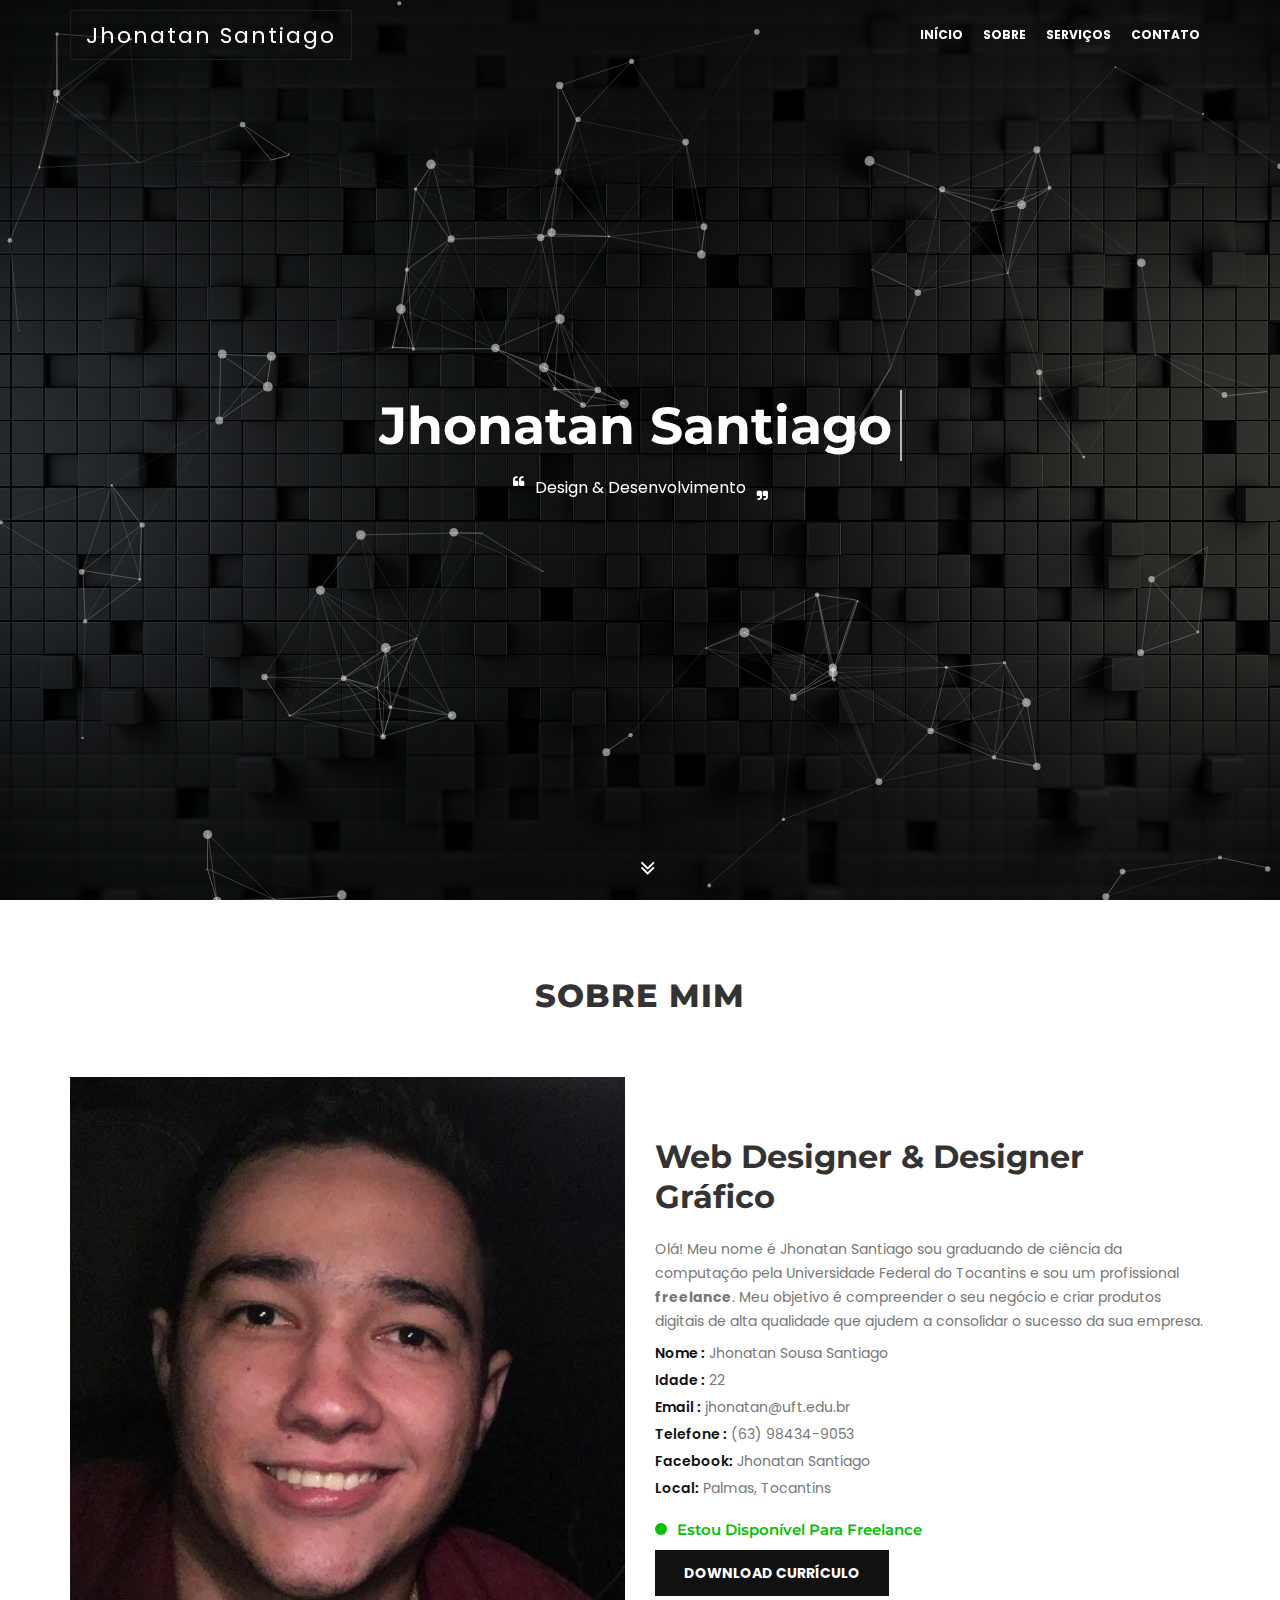
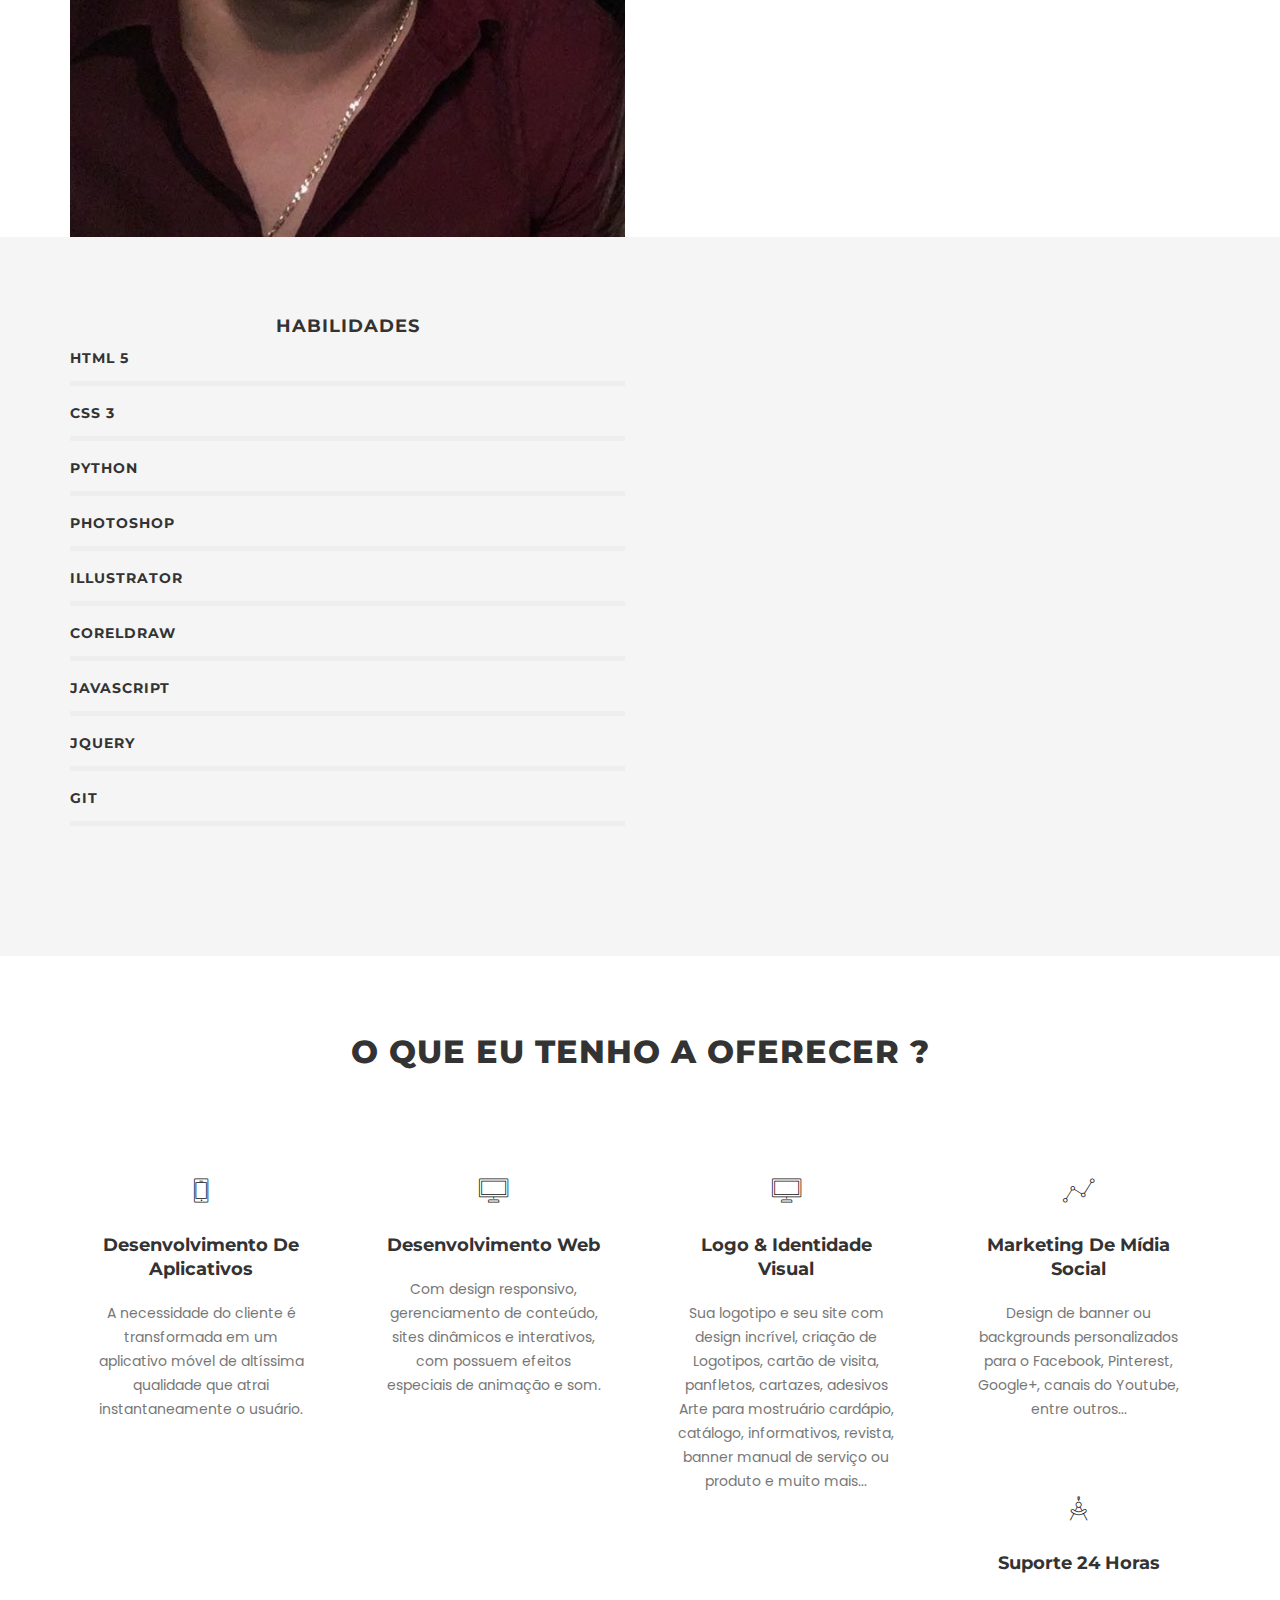
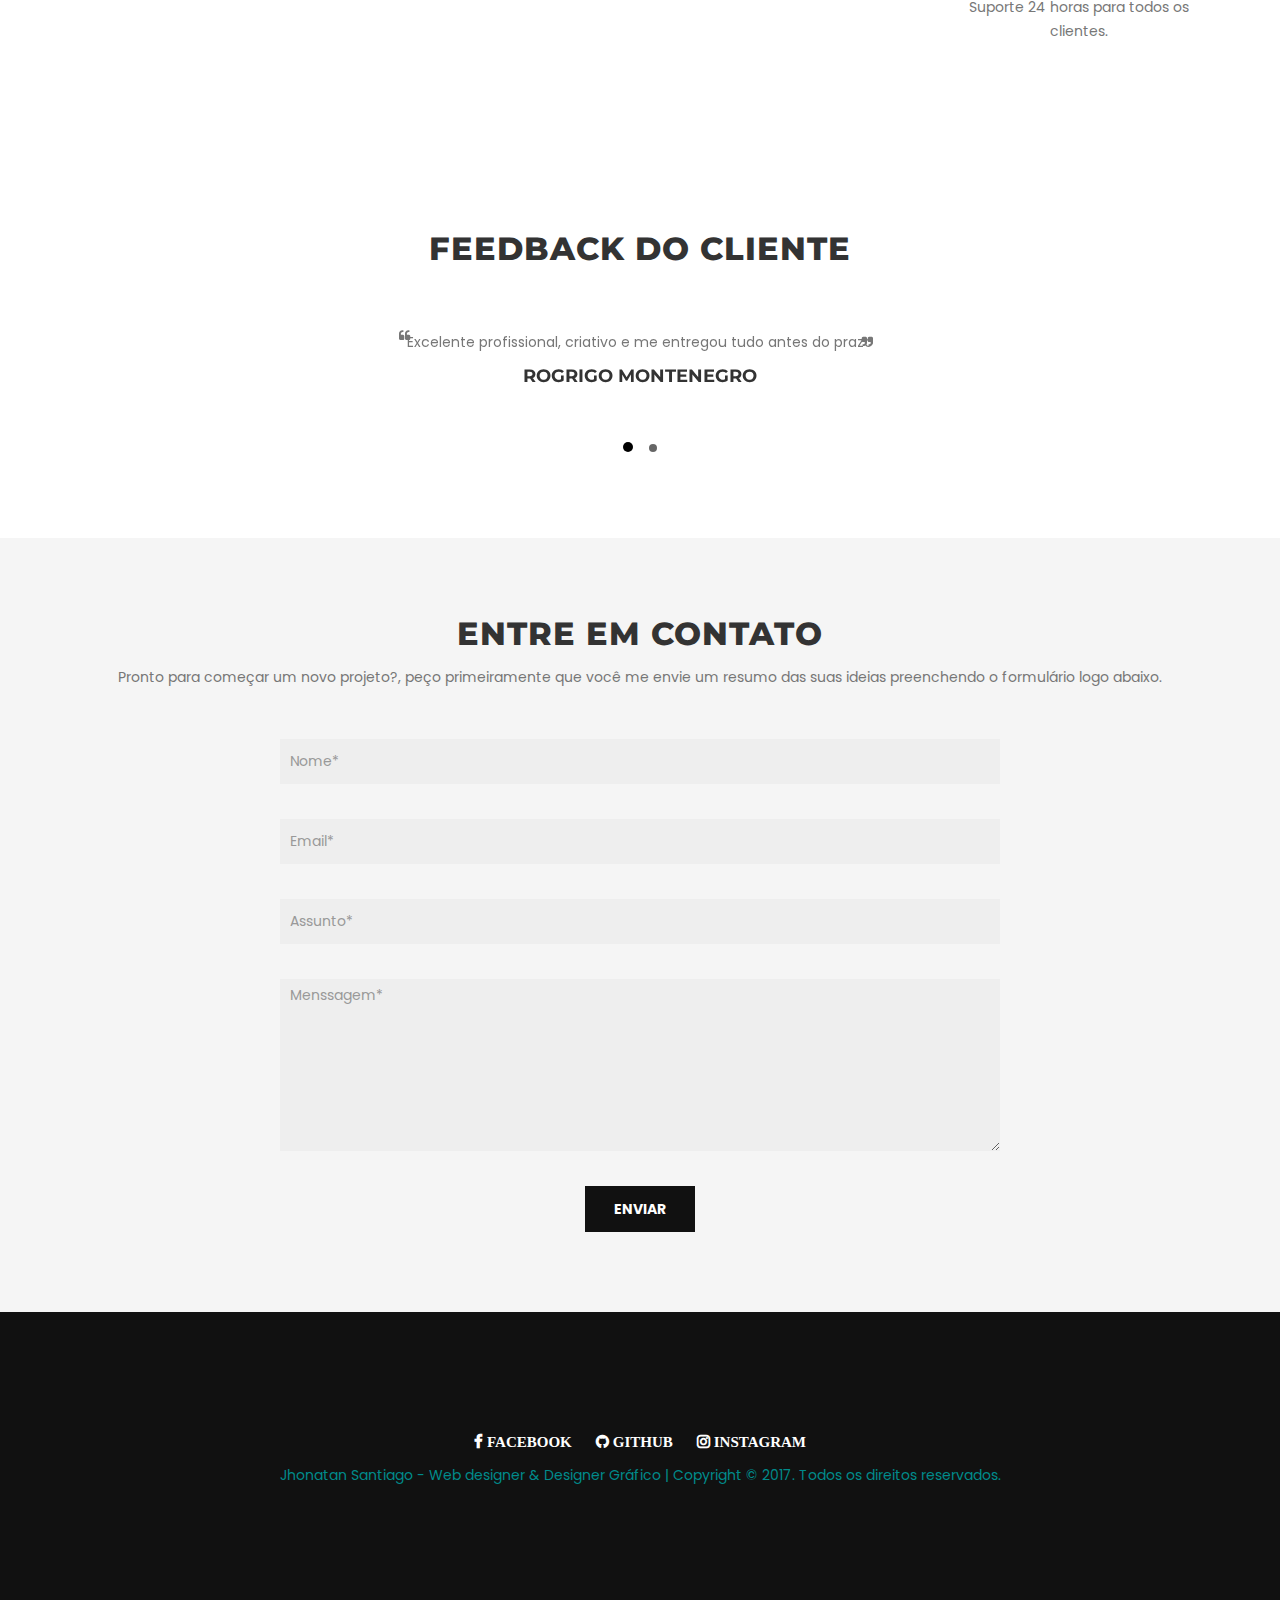
==== commit dccbfbf4: "Update index.html" ====
--- a/index.html
+++ b/index.html
@@ -115,7 +115,7 @@
                     </div>
                 </div>
                 <div class="home-arrow-down">
-                    <a href="index-particle.html#about"><i class="fa fa-angle-double-down"></i></a>
+                    <a href="index.html#about"><i class="fa fa-angle-double-down"></i></a>
                 </div>
             </div>
             <!-- /end welcome-particle-area -->
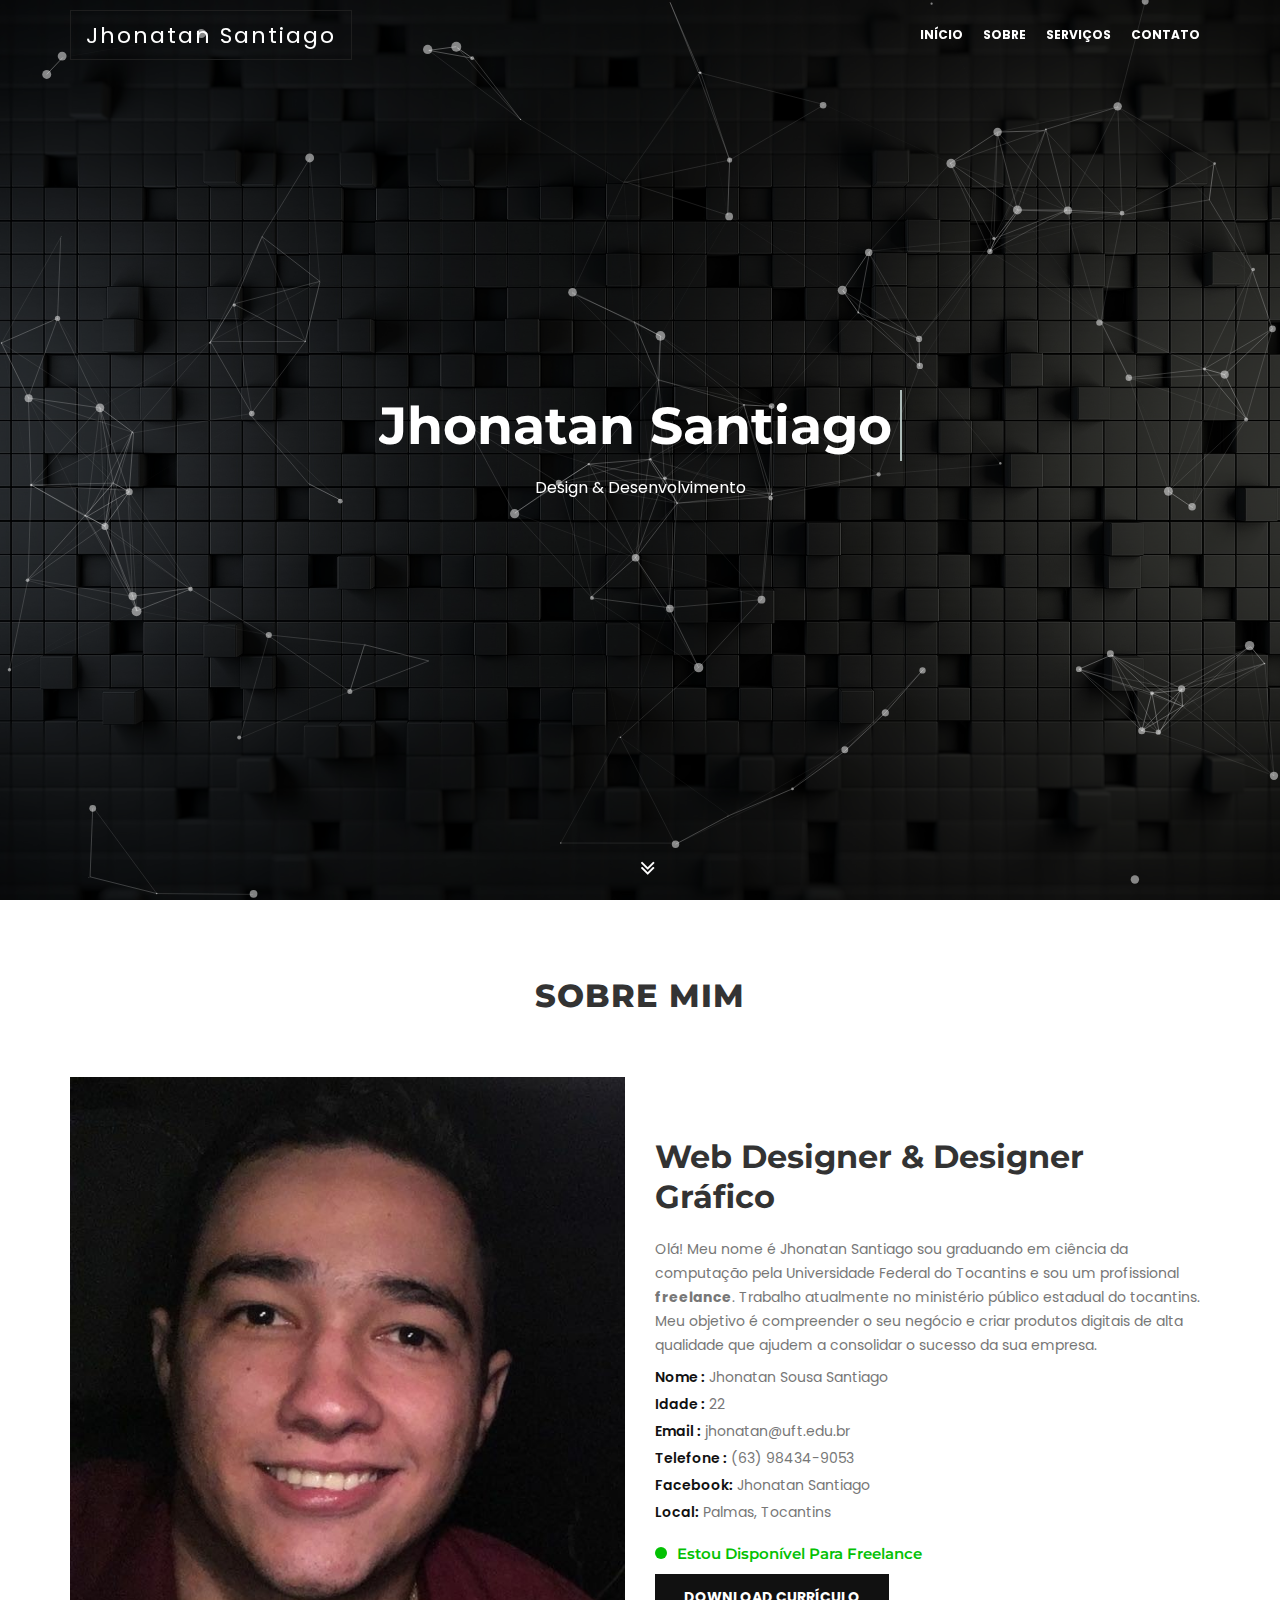
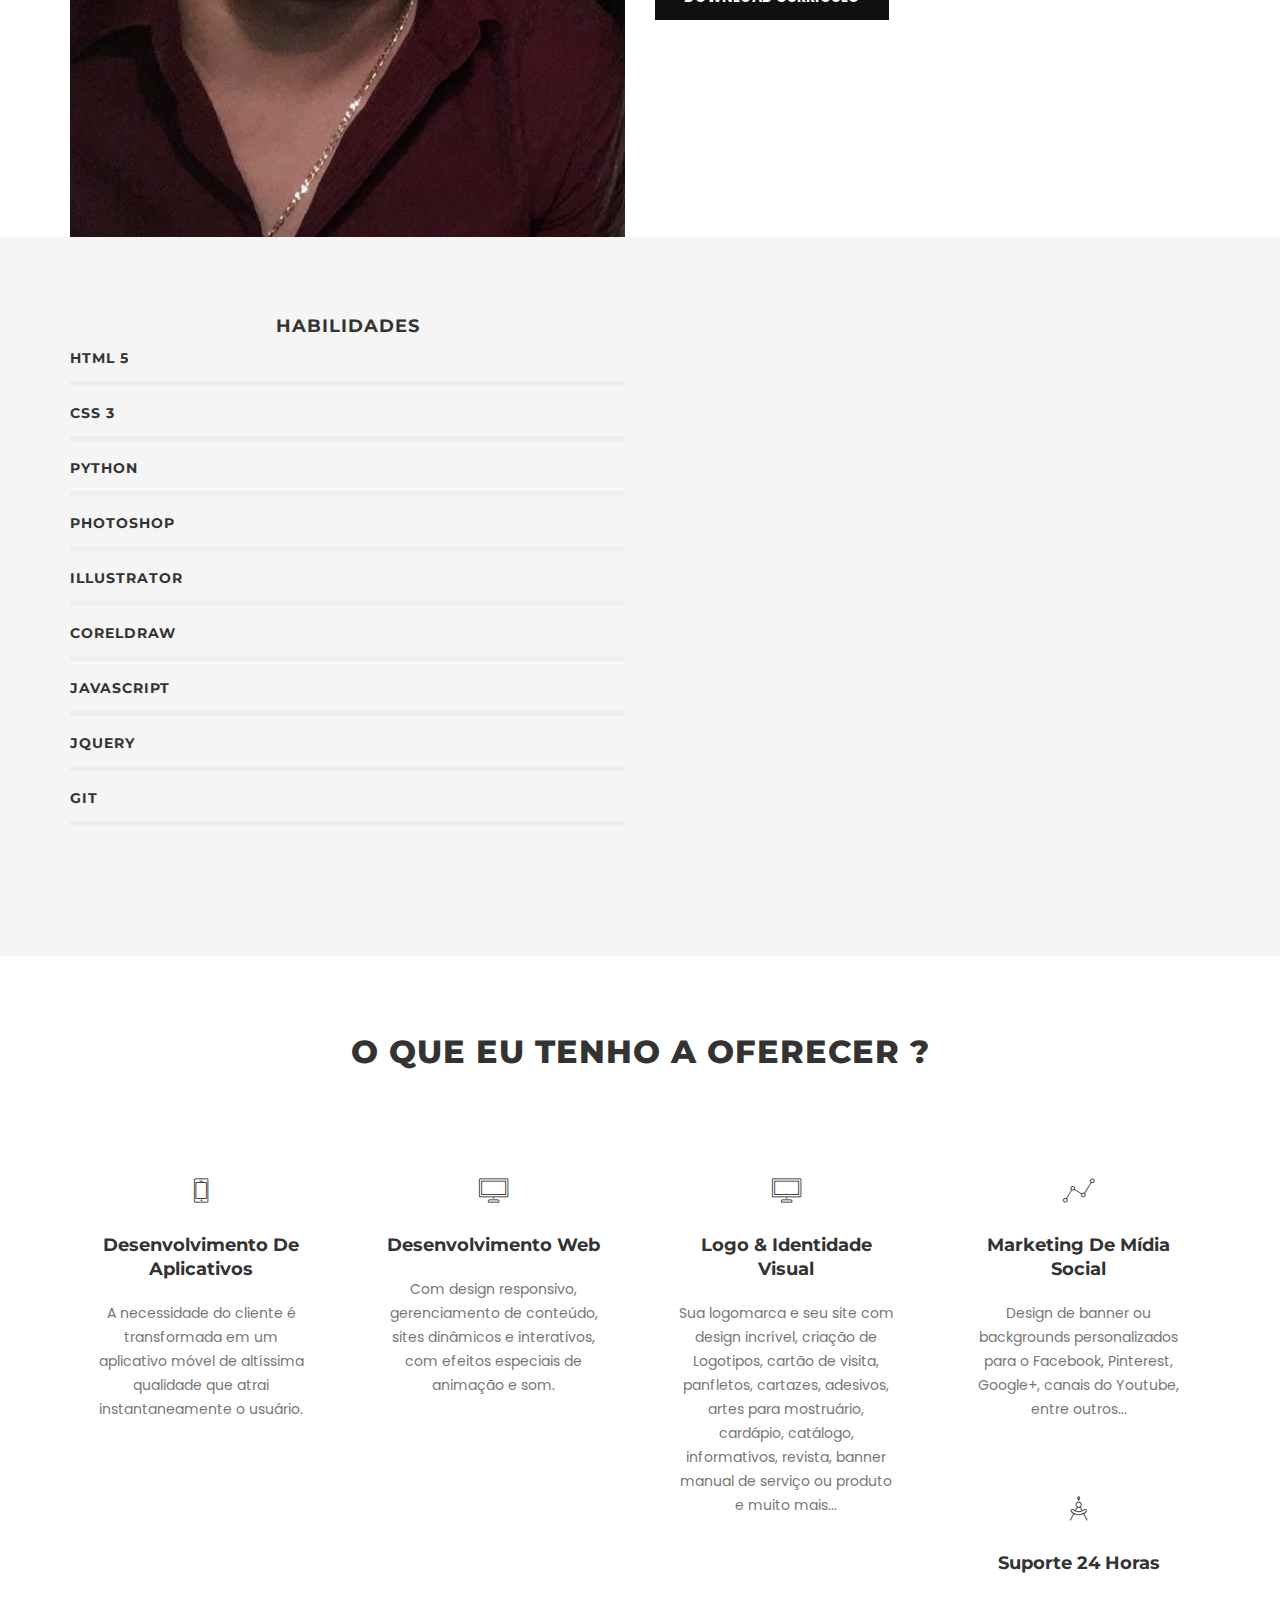
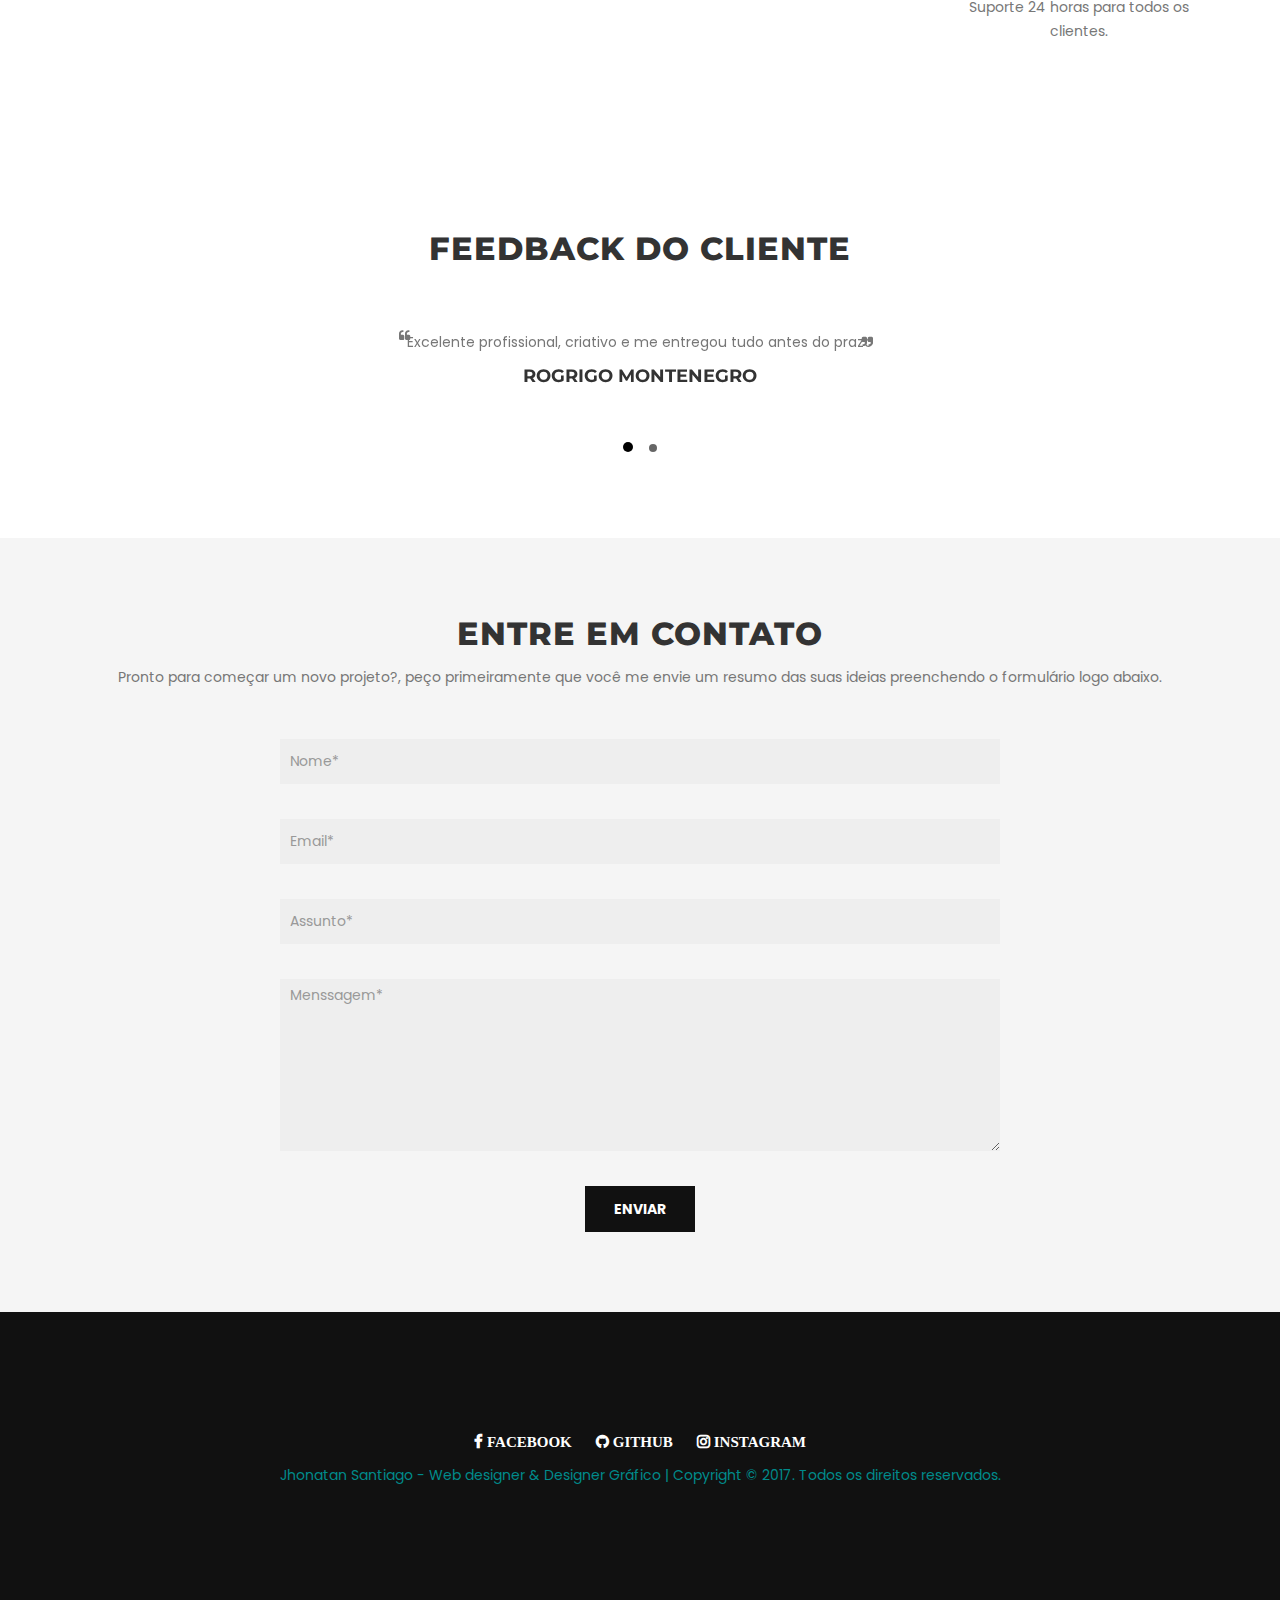
==== commit 3e508300: "Update index.html" ====
--- a/index.html
+++ b/index.html
@@ -75,10 +75,10 @@
                         <!-- Collect the nav links, forms, and other content for toggling -->
                         <div class="collapse navbar-collapse" id="navMenu">
                             <ul class="nav navbar-nav navbar-right">
-                                <li><a href="index-particle.html#welcome"><b>Início</b></a></li>
-                                <li><a href="index-particle.html#about"><b>Sobre</b></a></li>
-                                <li><a href="index-particle.html#services"><b>Serviços</b></a></li>
-                                <li><a href="index-particle.html#contact"><b>contato</b></a></li>
+                                <li><a href="index.html#welcome"><b>Início</b></a></li>
+                                <li><a href="index.html#about"><b>Sobre</b></a></li>
+                                <li><a href="index.html#services"><b>Serviços</b></a></li>
+                                <li><a href="index.html#contact"><b>contato</b></a></li>
                             </ul>
                         </div>
                         <!-- end navbar-collapse -->
@@ -99,7 +99,8 @@
                                         <h1 class="cd-headline clip is-full-width">
                                             <span class="cd-words-wrapper">
                                             <b class="is-visible">Jhonatan Santiago</b>
-                                            <b>Web designer & Designer Gráfico</b>
+                                            <b>Web designer</b>
+                                            <b>Designer Gráfico </b>   
                                             <b>Websites Responsivos</b>
                                             <b>Projetos Inovadores.</b>
                                             <b>Designer Gráfico.</b>
@@ -142,7 +143,7 @@
                     <div class="col-md-6 col-sm-6">
                         <div class="about-right">
                             <h3>Web Designer & Designer Gráfico</h3>
-                            <p>Olá! Meu nome é Jhonatan Santiago sou graduando de ciência da computação pela Universidade Federal do Tocantins e sou um profissional <b>freelance</b>. Meu objetivo é compreender o seu negócio e criar produtos digitais de alta qualidade que ajudem a consolidar o sucesso da sua empresa.</p>
+                            <p>Olá! Meu nome é Jhonatan Santiago sou graduando em ciência da computação pela Universidade Federal do Tocantins e sou um profissional <b>freelance</b>. Trabalho atualmente no ministério público estadual do tocantins. Meu objetivo é compreender o seu negócio e criar produtos digitais de alta qualidade que ajudem a consolidar o sucesso da sua empresa.</p>
                             <ul class="profile-info-list">
                                 <li><span>Nome :</span> Jhonatan Sousa Santiago</li>
                                 <li><span>Idade :</span> 22</li>
@@ -238,7 +239,7 @@
                                 <i class="icon-desktop"></i>
                             </div>
                             <h4>Desenvolvimento web</h4>
-                            <p>Com design responsivo, gerenciamento de conteúdo, sites dinâmicos e interativos, com possuem efeitos especiais de animação e som.</p>
+                            <p>Com design responsivo, gerenciamento de conteúdo, sites dinâmicos e interativos, com efeitos especiais de animação e som.</p>
                         </div>
                     </div>
                     <div class="col-md-3 col-sm-6">
@@ -247,7 +248,7 @@
                                 <i class="icon-desktop"></i>
                             </div>
                             <h4>Logo & Identidade Visual</h4>
-                            <p> Sua logotipo e seu site com design incrível, criação de Logotipos, cartão de visita, panfletos, cartazes, adesivos Arte para mostruário cardápio, catálogo, informativos, revista, banner manual de serviço ou produto e muito mais... </p>
+                            <p> Sua logomarca e seu site com design incrível, criação de Logotipos, cartão de visita, panfletos, cartazes, adesivos, artes para mostruário, cardápio, catálogo, informativos, revista, banner manual de serviço ou produto e muito mais... </p>
                         </div>
                     </div>
                     <!-- /end single-service -->
@@ -362,9 +363,9 @@
                     <div class="col-md-12 text-center">
                         <div class="footer-social-links">
                             <ul>
-                                <li><a href="index-particle.html#" class="fa fa-facebook" target="_blank"> Facebook</a></li>
+                                <li><a href="www.facebook.com/jhonatan.santyago" class="fa fa-facebook" target="_blank"> Facebook</a></li>
                                 <li><a href="https://github.com/jhonatansantiago" class="fa fa-github" target="_blank"> GitHub</a></li>
-                                <li><a href="index-particle.html#" class="fa fa-instagram" target="_blank"> Instagram</a></li>
+                                <li><a href="www.instagram.com/jhonatansantyago/" class="fa fa-instagram" target="_blank"> Instagram</a></li>
                             </ul>
                         </div>
                         <!-- / end footer-social-links -->
--- a/css/style.css
+++ b/css/style.css
@@ -536,22 +536,6 @@
     font-weight: 400;
     display: inline-block;
 }
-.header-text p:before,
-.header-text p:after {
-    font-family: "FontAwesome";
-    position: absolute;
-    font-size: 12px;
-}
-.header-text p:before {
-    content: "\f10e";
-    right: -22px;
-    bottom: -8px;
-}
-.header-text p:after {
-    left: -22px;
-    top: -6px;
-    content: "\f10d";
-}
 .home-arrow-down {
     text-align: center;
     position: absolute;
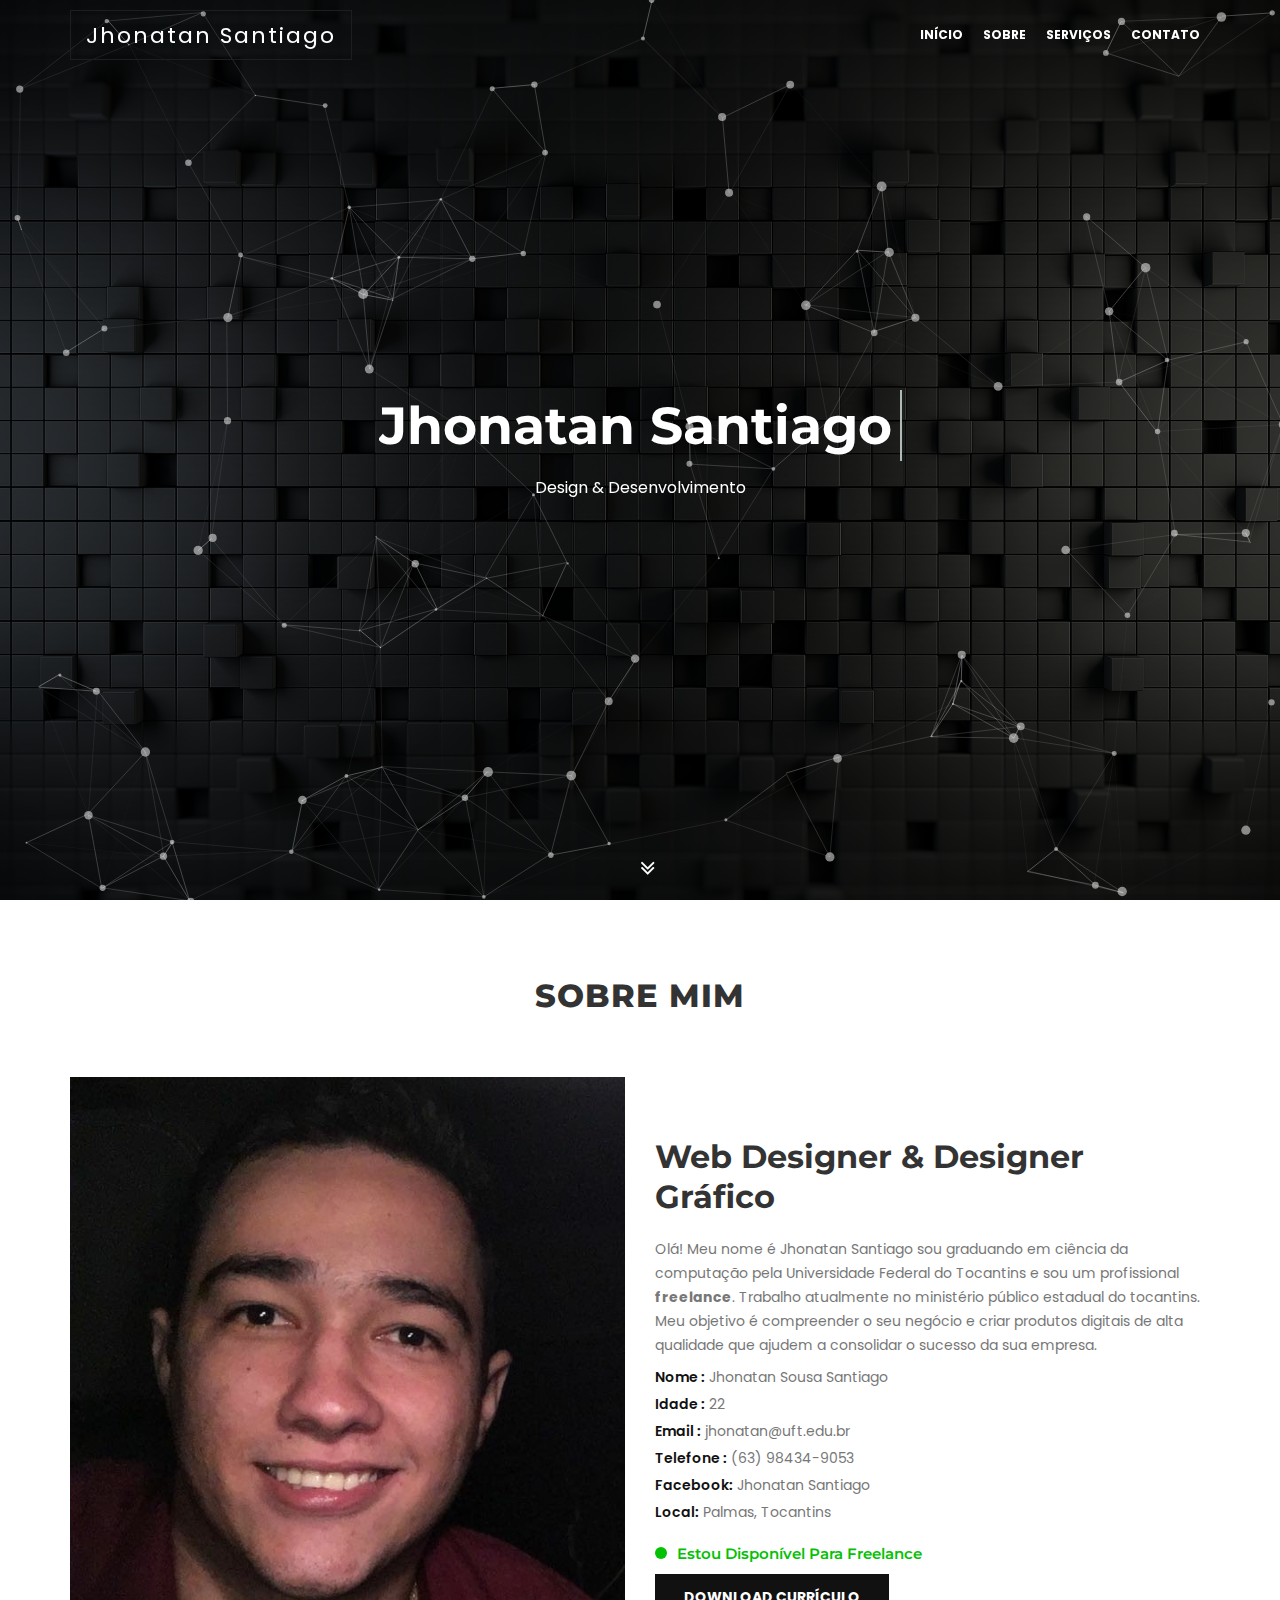
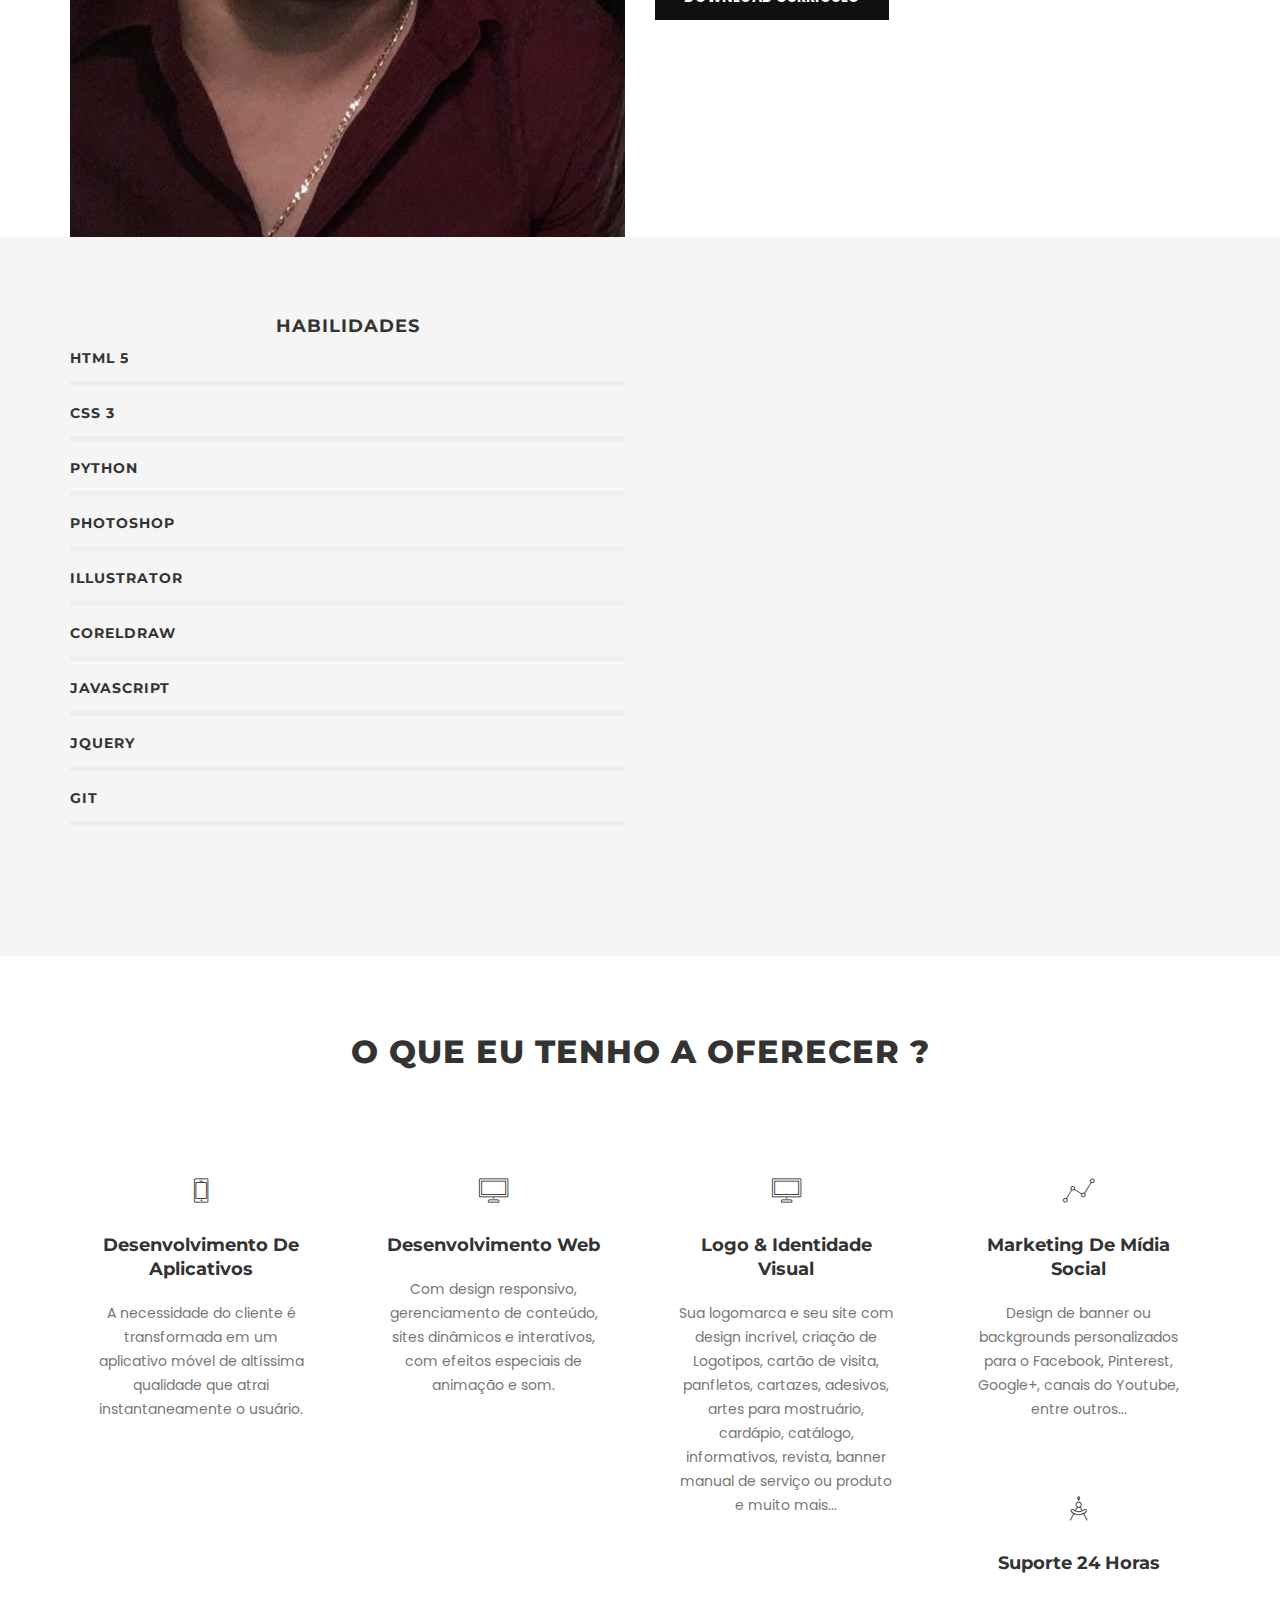
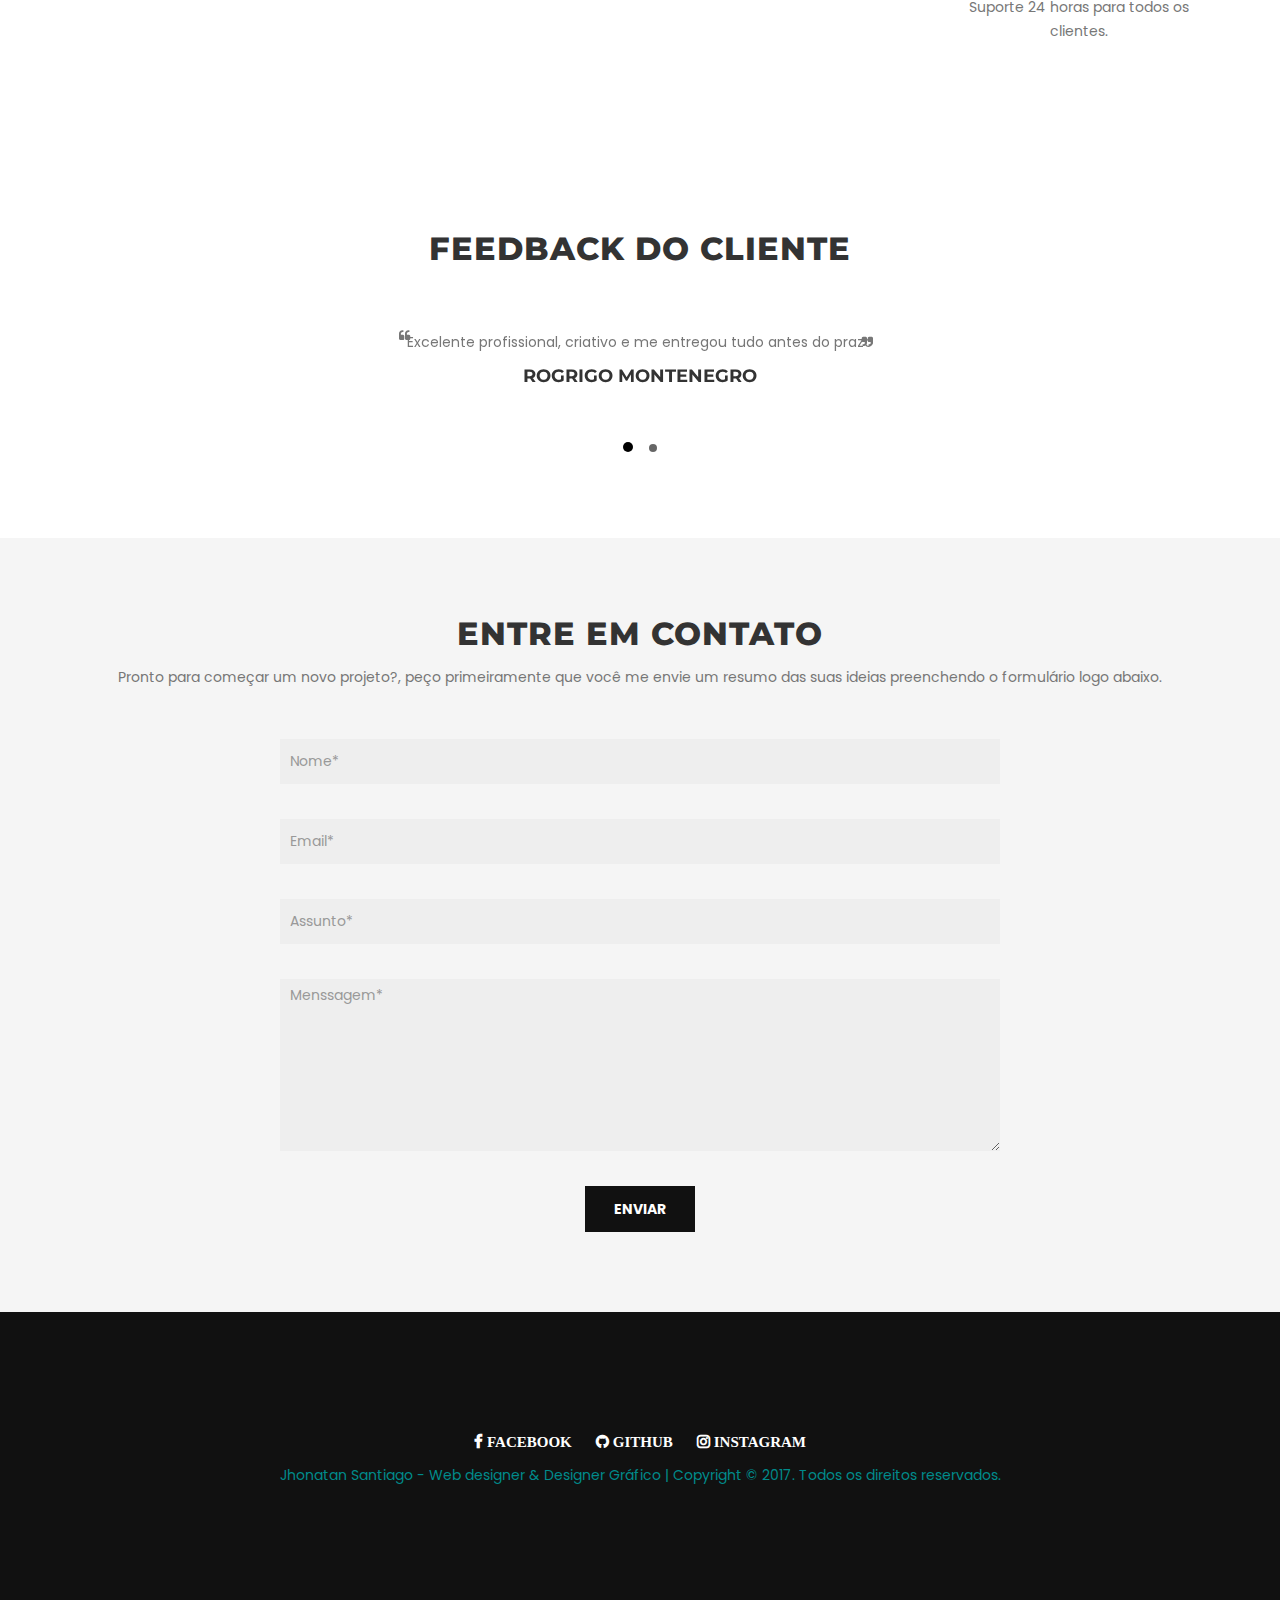
==== commit 5b9f8cb3: "Update index.html" ====
--- a/index.html
+++ b/index.html
@@ -363,9 +363,9 @@
                     <div class="col-md-12 text-center">
                         <div class="footer-social-links">
                             <ul>
-                                <li><a href="www.facebook.com/jhonatan.santyago" class="fa fa-facebook" target="_blank"> Facebook</a></li>
+                                <li><a href="https://facebook.com/jhonatan.santyago" class="fa fa-facebook" target="_blank"> Facebook</a></li>
                                 <li><a href="https://github.com/jhonatansantiago" class="fa fa-github" target="_blank"> GitHub</a></li>
-                                <li><a href="www.instagram.com/jhonatansantyago/" class="fa fa-instagram" target="_blank"> Instagram</a></li>
+                                <li><a href="https:/instagram.com/jhonatansantyago" class="fa fa-instagram" target="_blank"> Instagram</a></li>
                             </ul>
                         </div>
                         <!-- / end footer-social-links -->
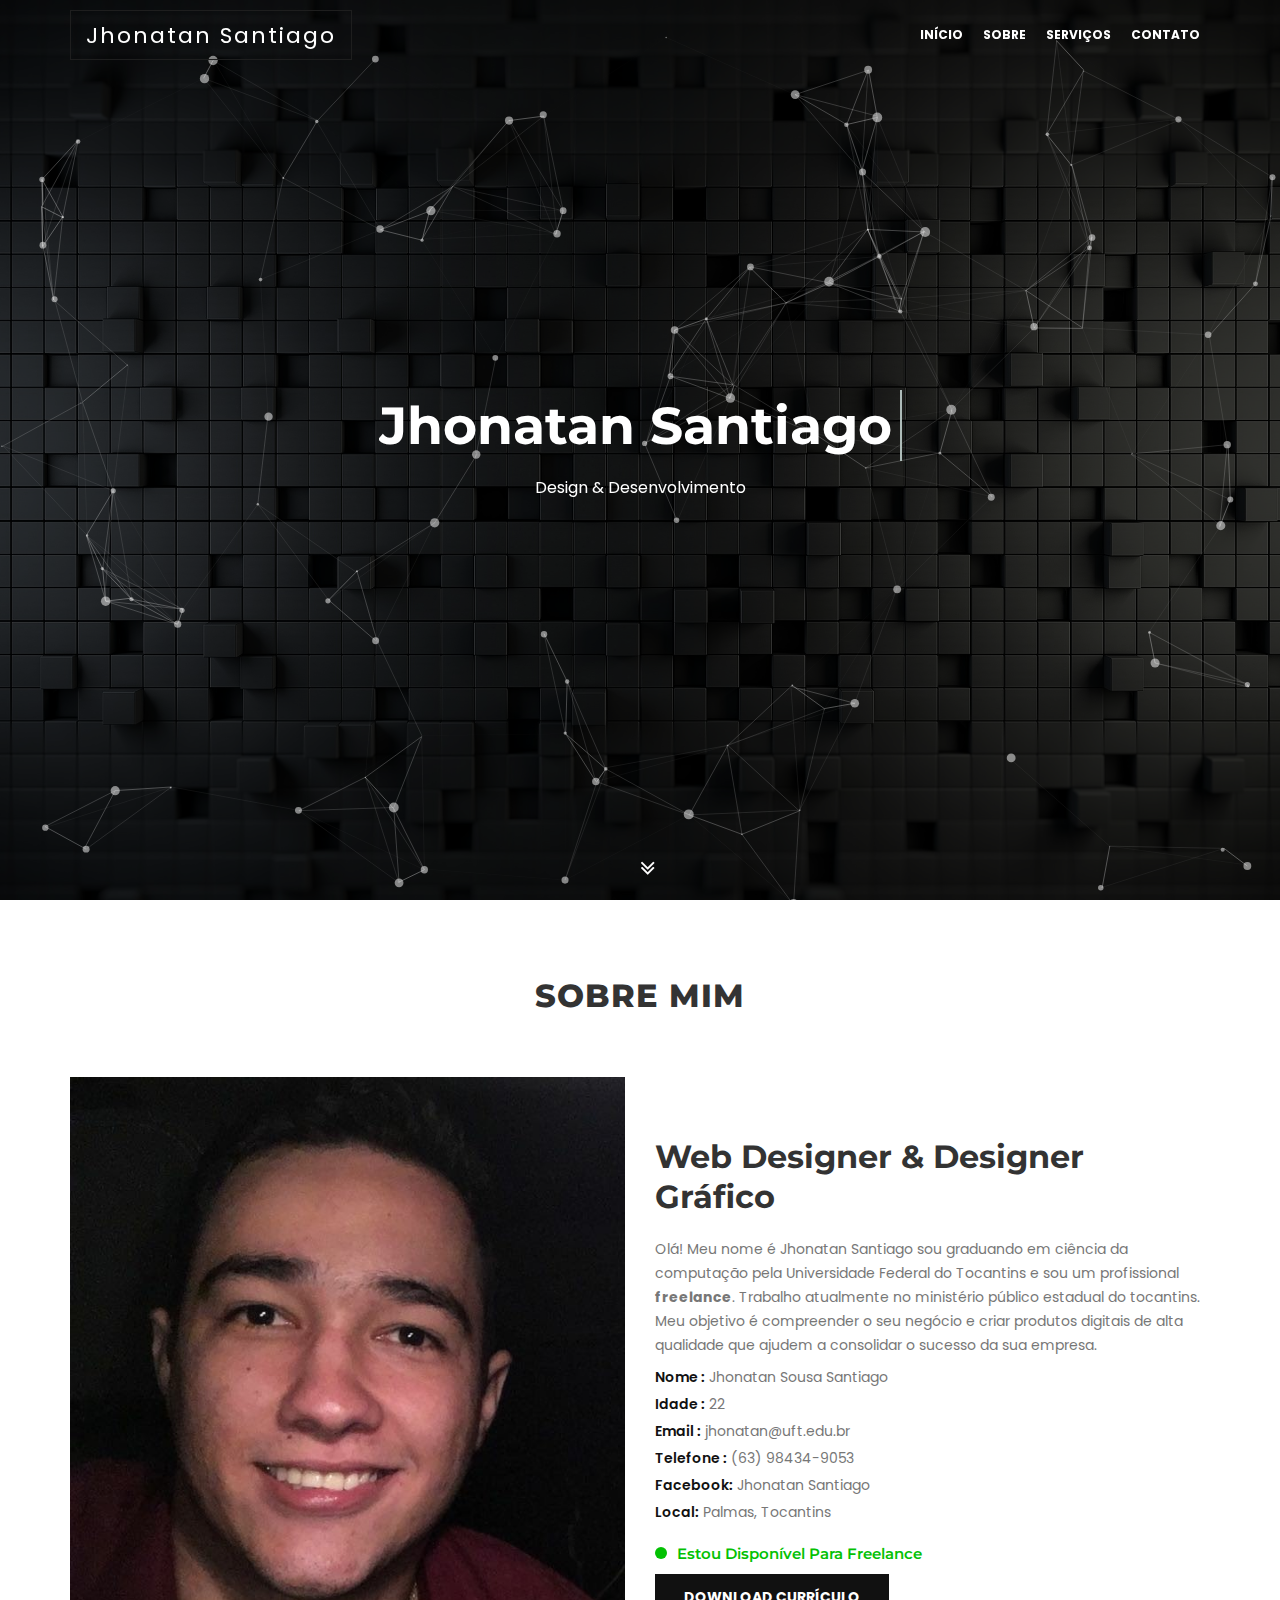
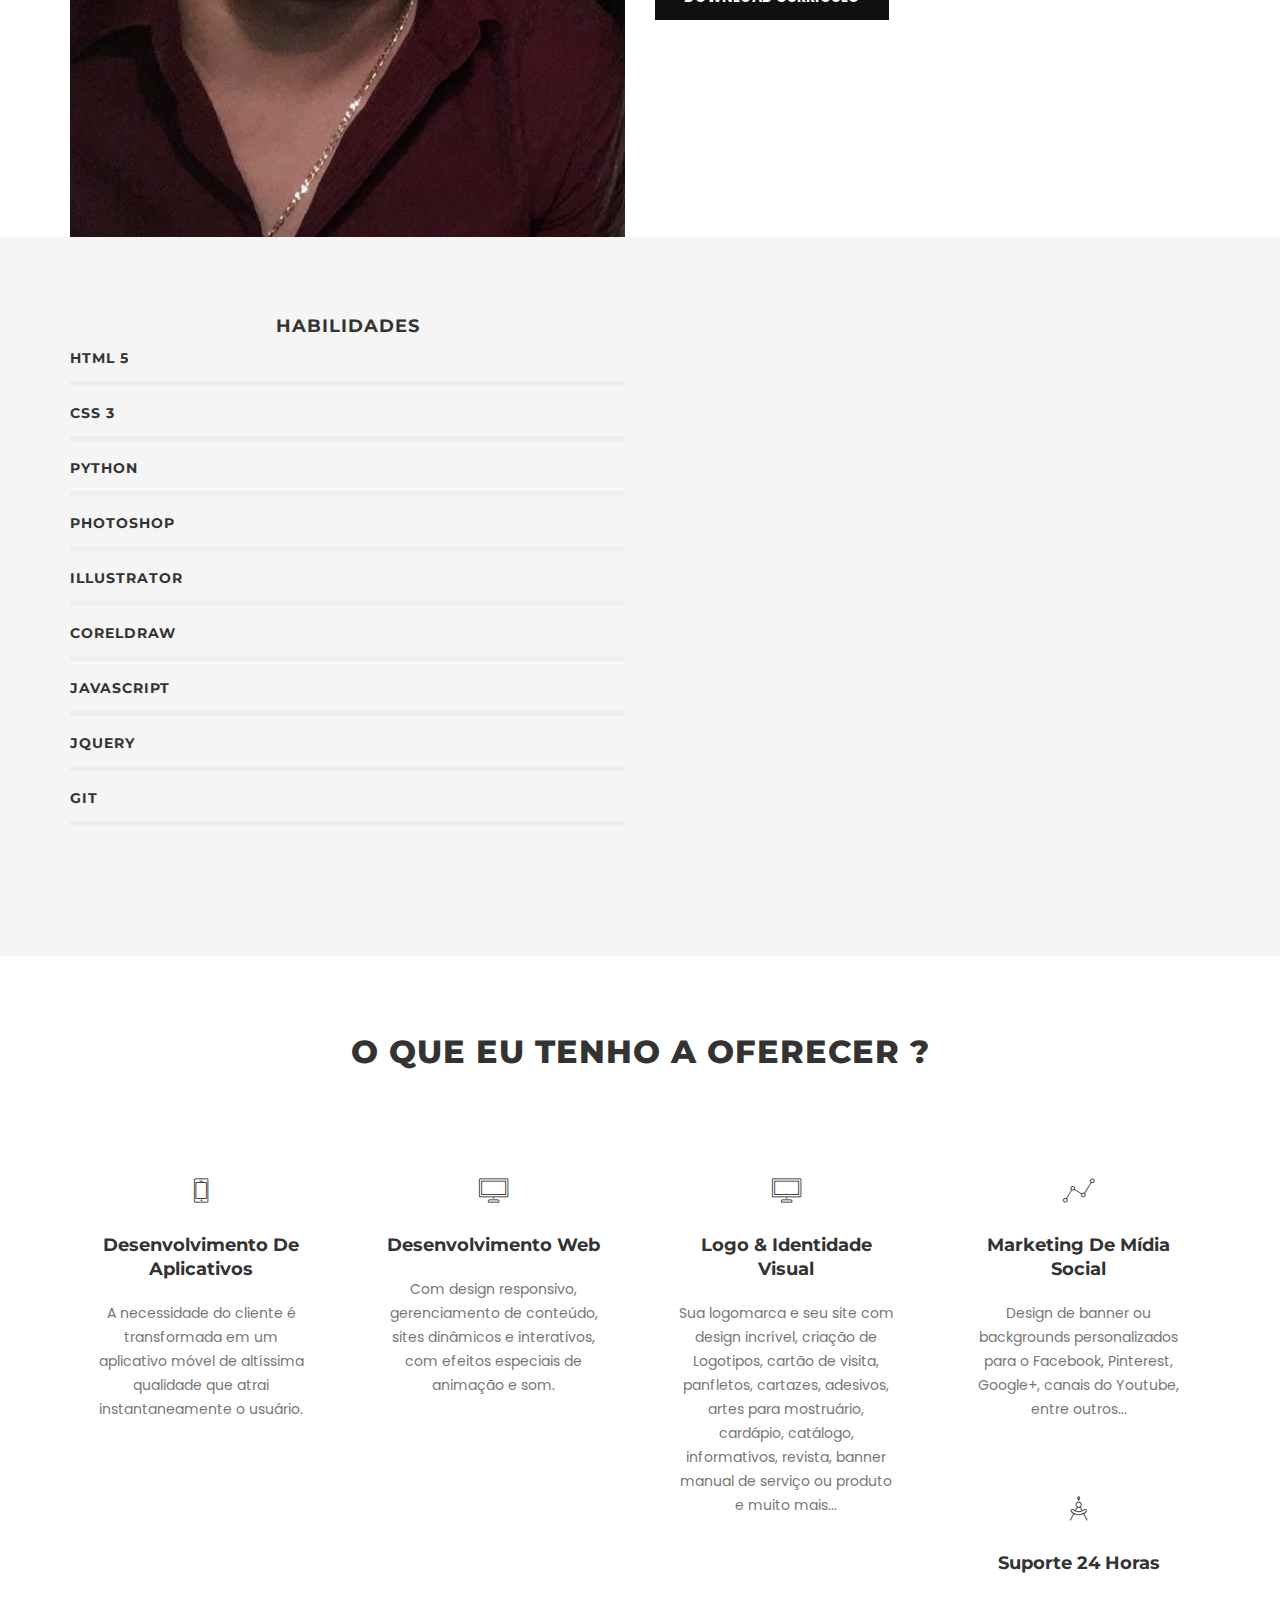
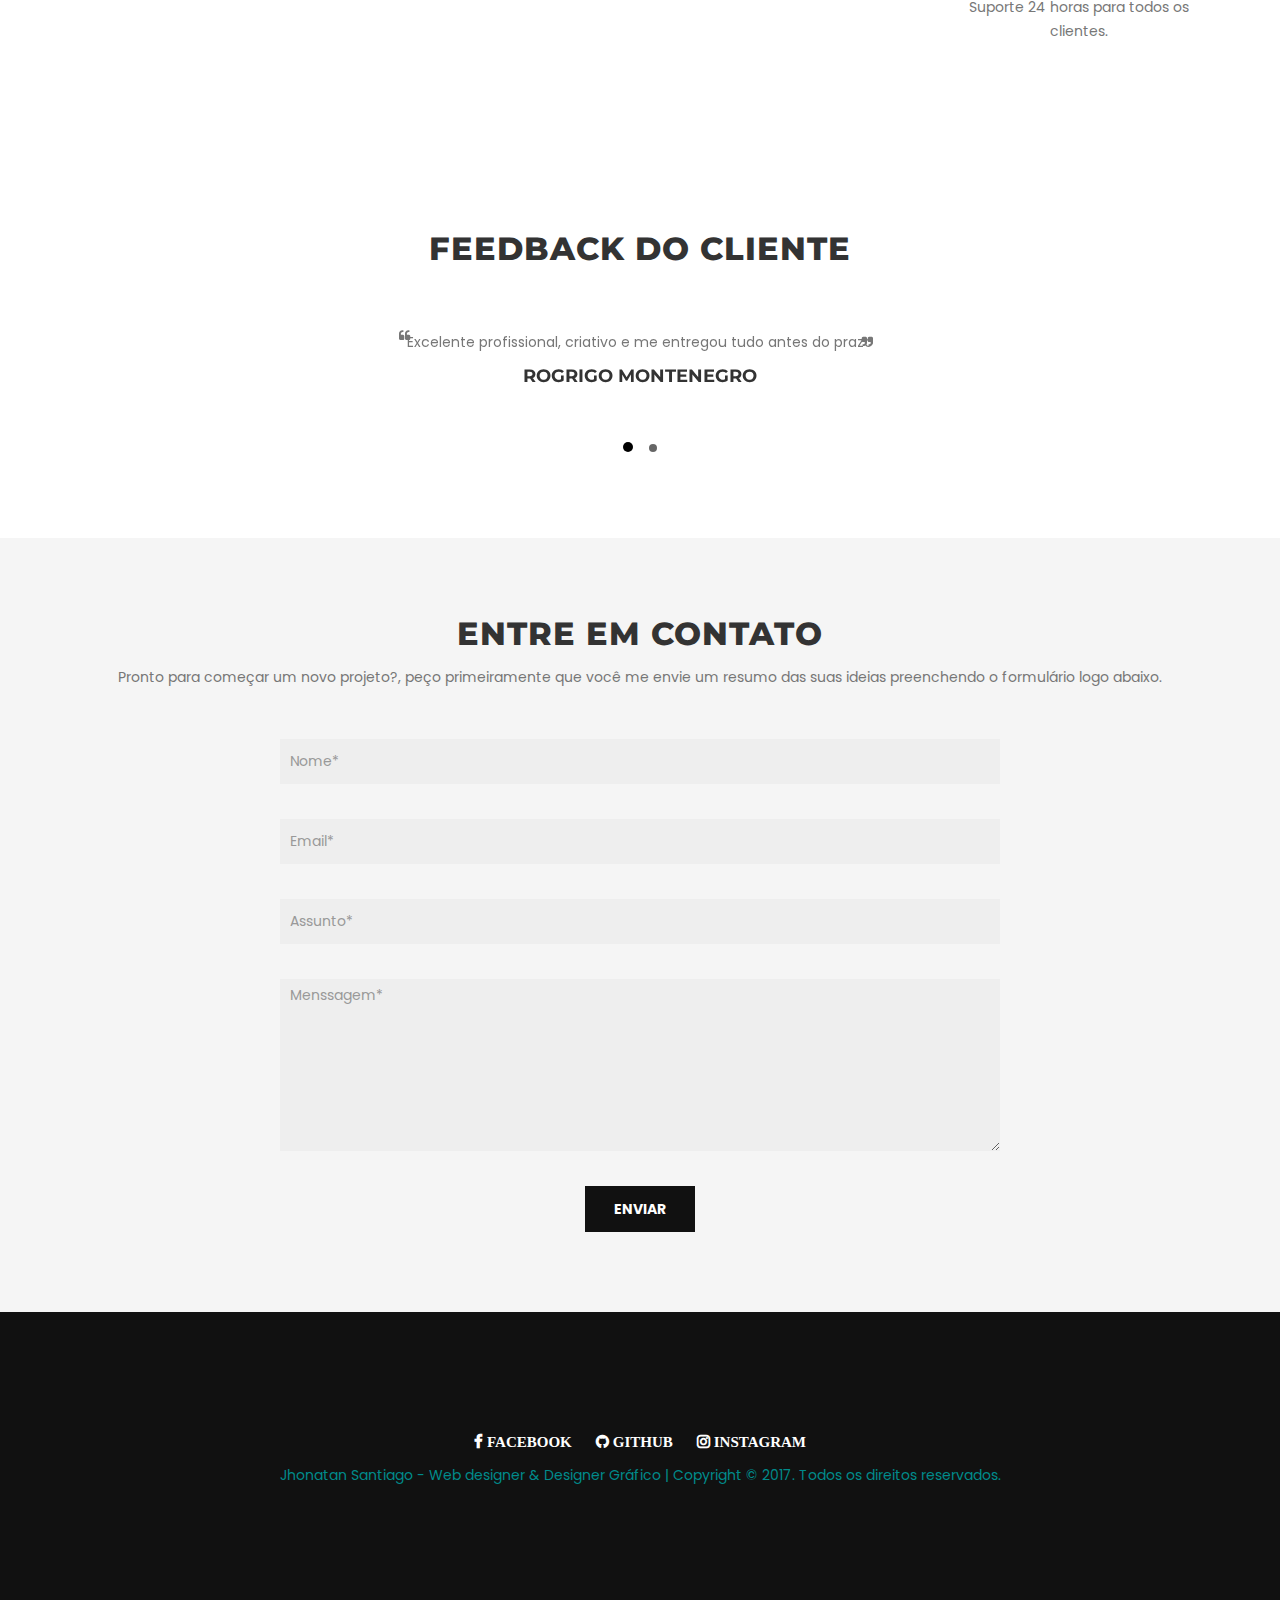
==== commit b2e391f4: "Update index.html" ====
--- a/index.html
+++ b/index.html
@@ -365,7 +365,7 @@
                             <ul>
                                 <li><a href="https://facebook.com/jhonatan.santyago" class="fa fa-facebook" target="_blank"> Facebook</a></li>
                                 <li><a href="https://github.com/jhonatansantiago" class="fa fa-github" target="_blank"> GitHub</a></li>
-                                <li><a href="https:/instagram.com/jhonatansantyago" class="fa fa-instagram" target="_blank"> Instagram</a></li>
+                                <li><a href="https://instagram.com/jhonatansantyago" class="fa fa-instagram" target="_blank"> Instagram</a></li>
                             </ul>
                         </div>
                         <!-- / end footer-social-links -->
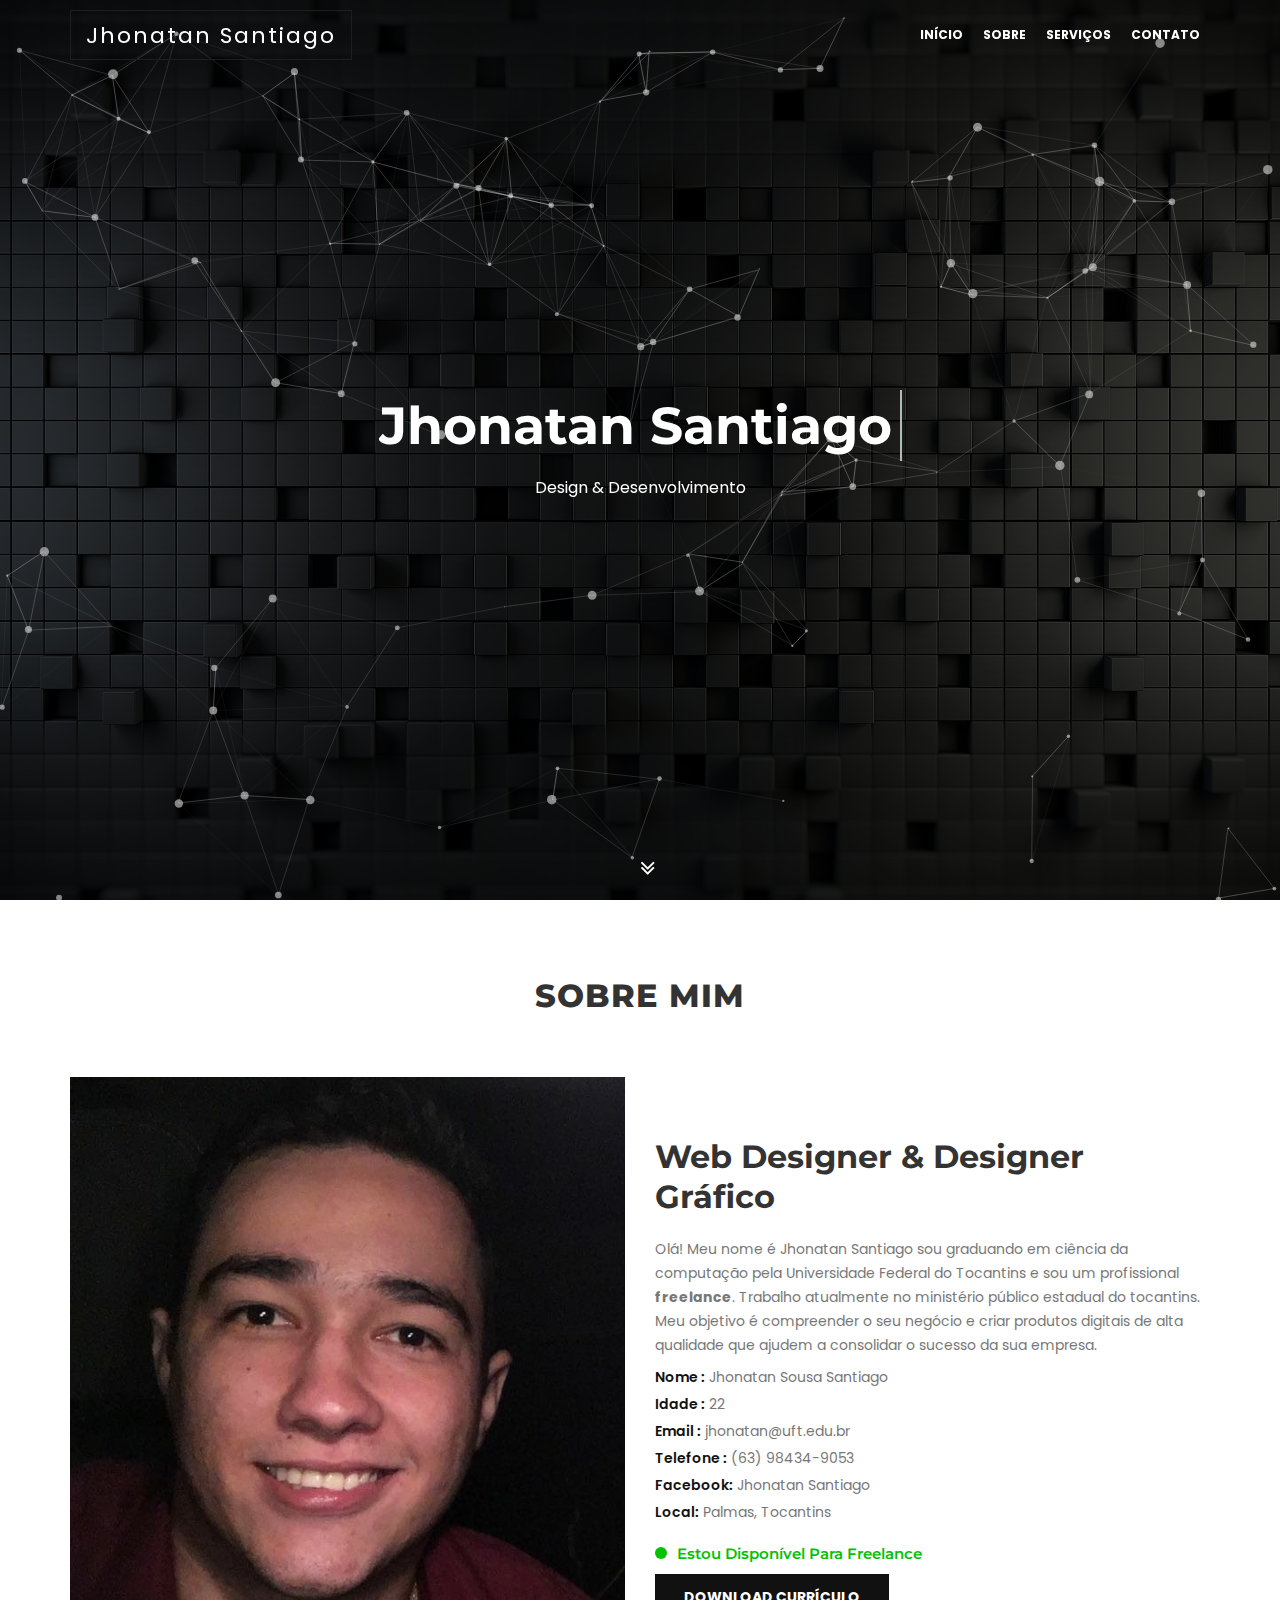
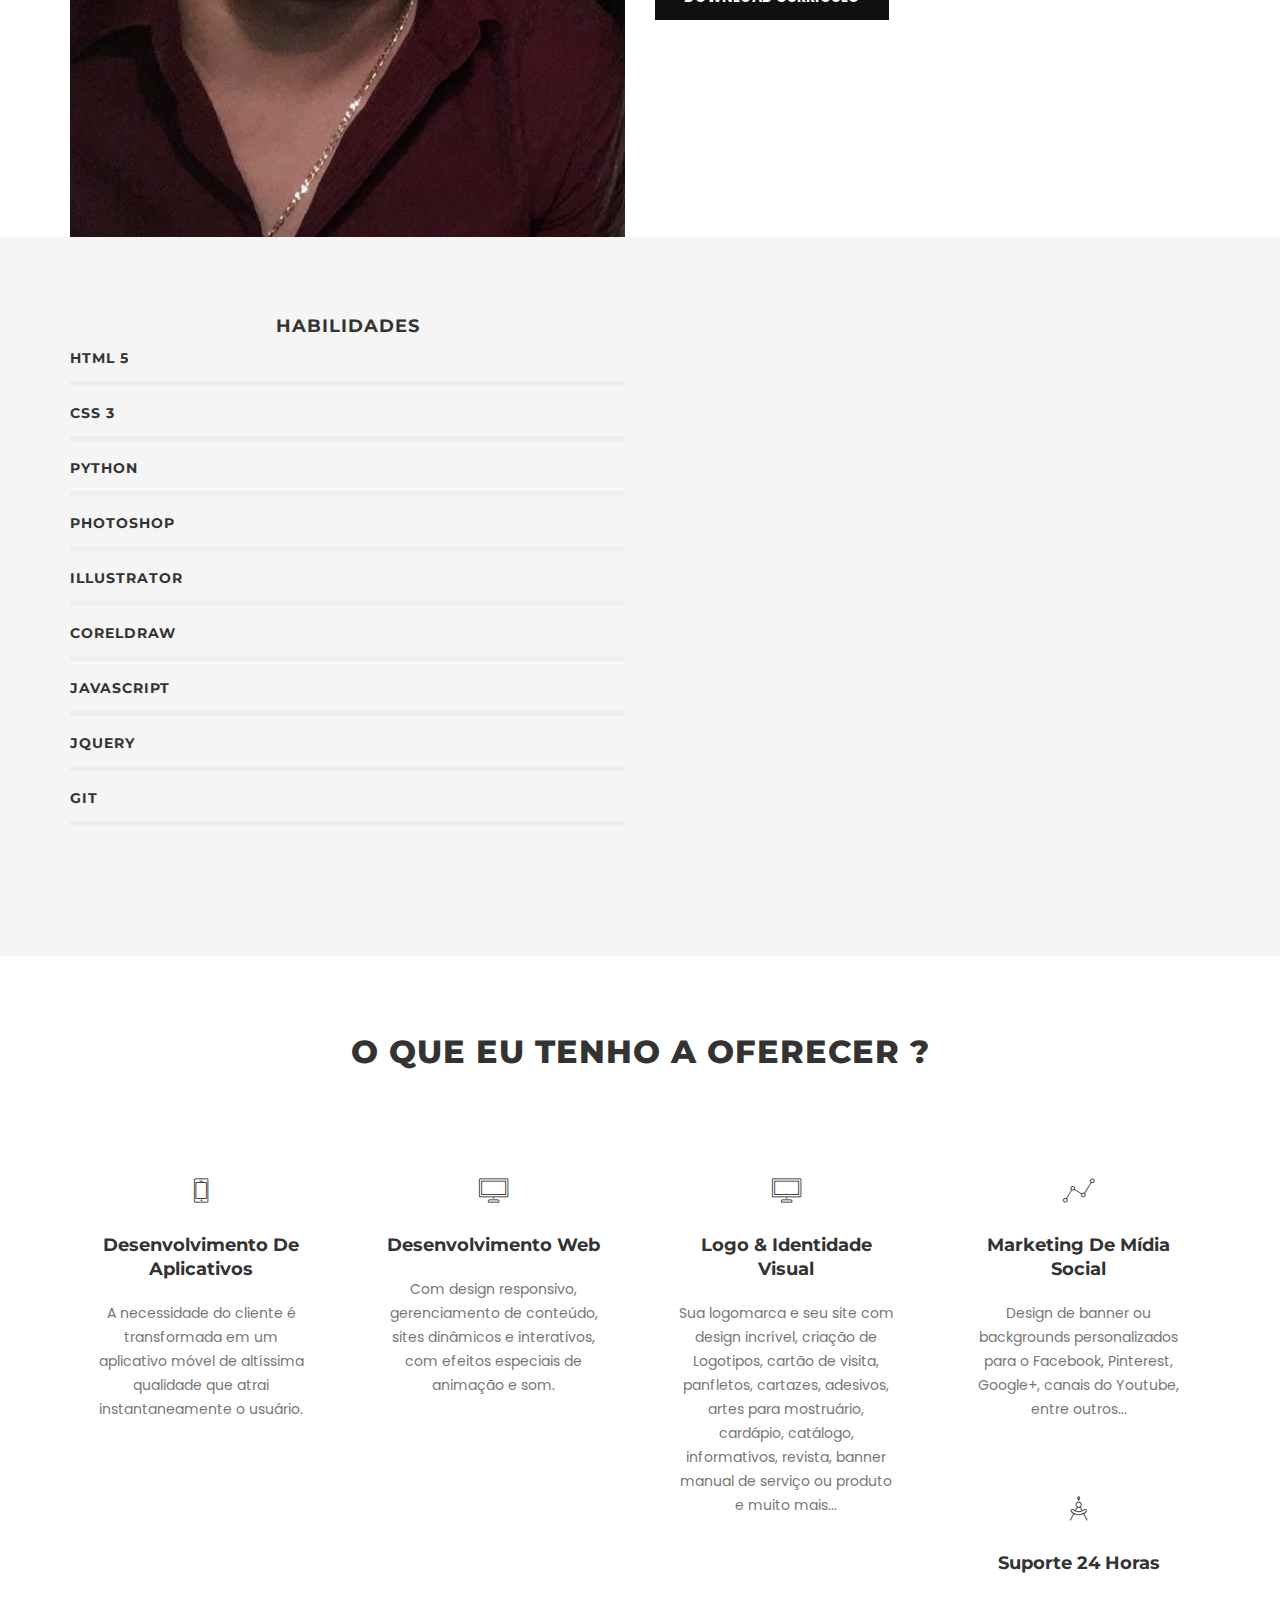
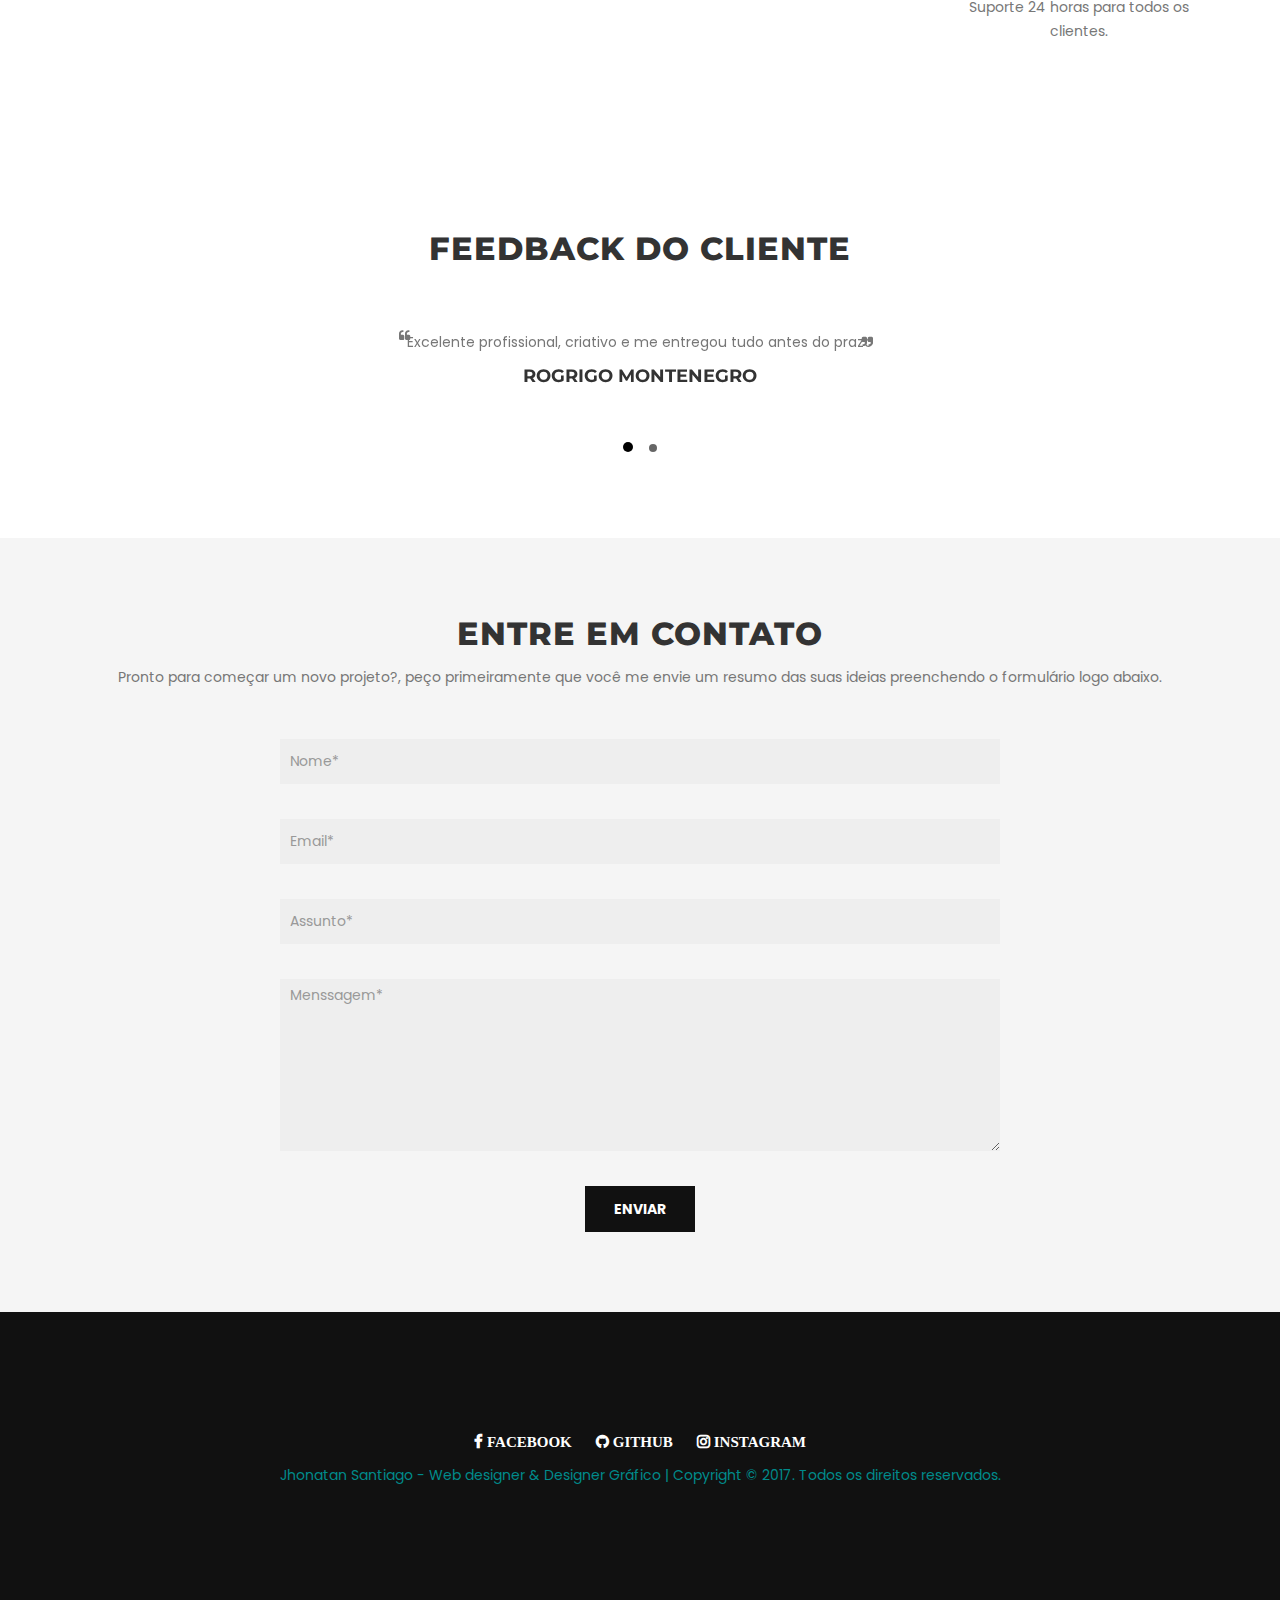
==== commit 835b4886: "Update index.html" ====
--- a/index.html
+++ b/index.html
@@ -363,7 +363,7 @@
                     <div class="col-md-12 text-center">
                         <div class="footer-social-links">
                             <ul>
-                                <li><a href="https://facebook.com/jhonatan.santyago" class="fa fa-facebook" target="_blank"> Facebook</a></li>
+                                <li><a href="https://m.facebook.com/jhonatan.santyago" class="fa fa-facebook" target="_blank"> Facebook</a></li>
                                 <li><a href="https://github.com/jhonatansantiago" class="fa fa-github" target="_blank"> GitHub</a></li>
                                 <li><a href="https://instagram.com/jhonatansantyago" class="fa fa-instagram" target="_blank"> Instagram</a></li>
                             </ul>
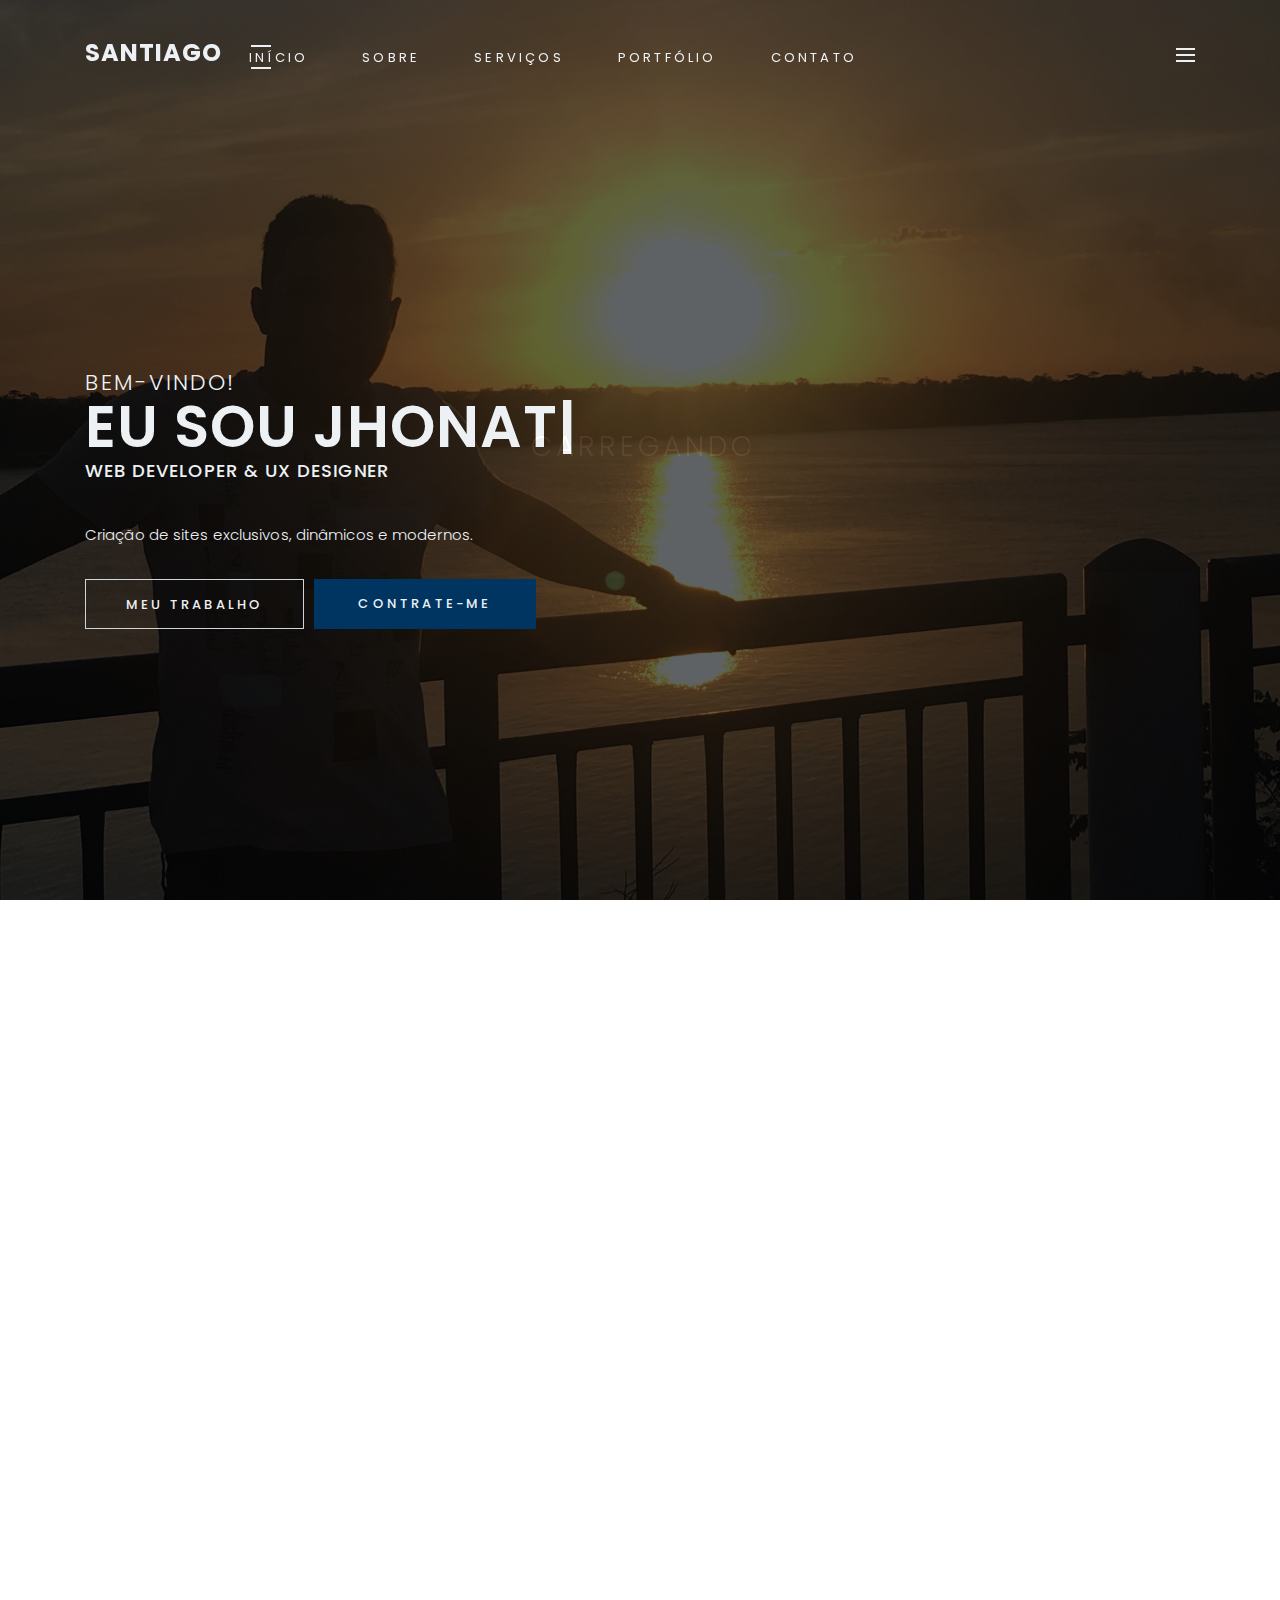
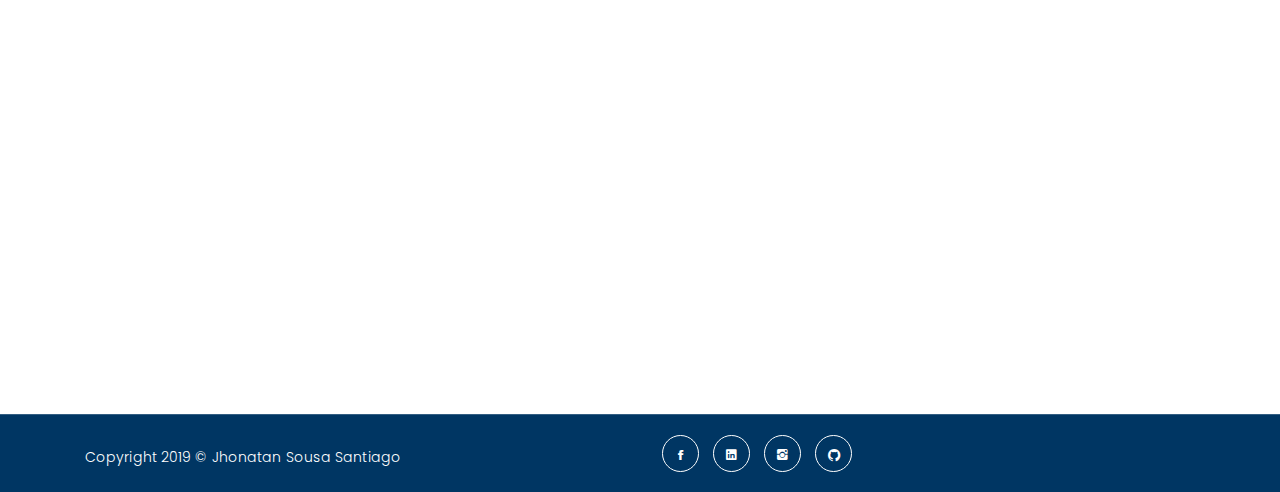
==== commit e9f79d4d: "Novo site pessoal" ====
--- a/index.html
+++ b/index.html
@@ -1,407 +1,811 @@
 <!doctype html>
-<html lang="zxx">
+<html class="no-js" lang="en">
     <head>
-        <meta charset="utf-8">
-        <meta http-equiv="x-ua-compatible" content="ie=edge">
+		<meta charset="utf-8">
+        <meta http-equiv="X-UA-Compatible" content="IE=edge">
         <meta name="viewport" content="width=device-width, initial-scale=1">
-        <!-- The above three meta tags must come first in the head; any other head content must come after these tags -->
-        <!-- Fevicon -->
-        <link rel="shortcut icon" type="image/png" href="img/favicon.ico">
-        <!-- Site Title -->
-        <title>Jhonatan Santiago</title>
+        <meta name="description" content="Mearts is a Personal Portfolio Template">
+        <meta name="keywords" content="Creative , Personal, Personal Portfolio, Creative Agency template, Creative, Agency, Parallax, parallax template, landing page, material design, Corporate, Business">
+        <meta name="author" content="regaltheme.com">
+		
+        <title>Jhonatan || Santiago</title>
+
+
         <!-- Google Fonts -->
-       <link href="https://fonts.googleapis.com/css?family=Montserrat:400,500,600,700,800" rel="stylesheet">
-        <link href="https://fonts.googleapis.com/css?family=Poppins:400,500,600,700" rel="stylesheet">
-        <!-- All CSS -->
-        <!-- Bootstrap CSS -->
-        <link href="css/bootstrap.min.css" rel="stylesheet">
-        <!-- Animated headline CSS -->
-        <link href="css/animated-headline.css" rel="stylesheet">
-        <!-- FontAwesome CSS -->
-        <link href="css/font-awesome.min.css" rel="stylesheet">
-        <!-- ET Line CSS-->
-        <link href="css/et-line.css" rel="stylesheet">
-        <!-- Venobox CSS -->
-        <link href="css/venobox.css" rel="stylesheet">
-        <!-- Owl CSS -->
-        <link href="css/owl.carousel.min.css" rel="stylesheet">
-        <!-- Animate CSS -->
-        <link href="css/animate.css" rel="stylesheet">
-        <!-- Normalize CSS -->
-        <link href="css/normalize.css" rel="stylesheet">
-        <!-- Main CSS -->
-        <link href="css/main.css" rel="stylesheet">
-        <!-- Style CSS -->
-        <link href="css/style.css" rel="stylesheet">
-        <!-- Responsive CSS -->
-        <link href="css/responsive.css" rel="stylesheet">
-        <!-- HTML5 shim and Respond.js IE8 support of HTML5 elements and media queries -->
+  <link href="https://fonts.googleapis.com/css?family=Poppins:300,300i,400,400i,500,500i,600,600i,700,700i|Playfair+Display:400,400i,700,700i,900,900i" rel="stylesheet">
+
+  <!-- Bootstrap CSS File -->
+  <link href="lib/bootstrap/css/bootstrap.min.css" rel="stylesheet">
+
+  <!-- Libraries CSS Files -->
+  <link href="lib/ionicons/css/ionicons.min.css" rel="stylesheet">
+  <link href="lib/owlcarousel/assets/owl.carousel.min.css" rel="stylesheet">
+  <link href="lib/magnific-popup/magnific-popup.css" rel="stylesheet">
+  <link href="lib/hover/hover.min.css" rel="stylesheet">
+
+  <!-- Main Stylesheet File -->
+  <link href="css/style.css" rel="stylesheet">
+
+  <!-- Responsive css -->
+  <link href="css/responsive.css" rel="stylesheet">
+
+  <!-- Favicon -->
+  <link rel="shortcut icon" href="images/favicon.png">
+
+	
+		<!-- favicon -->
+        <link rel="shortcut icon" type="image/x-icon" href="assets/img/favicon.ico">
+		
+		<!-- style css -->
+		<link rel="stylesheet" href="style.css">
+
+		<!-- modernizr js -->
+        <script src="assets/js/vendor/modernizr-2.8.3.min.js"></script>
+     
+		
+    </head>
+    <body>
+        <!--[if lt IE 8]>
+            <p class="browserupgrade">You are using an <strong>outdated</strong> browser. Please <a href="http://browsehappy.com/">upgrade your browser</a> to improve your experience.</p>
+        <![endif]-->
+		<!-- HTML5 shim and Respond.js for IE8 support of HTML5 elements and media queries -->
         <!-- WARNING: Respond.js doesn't work if you view the page via file:// -->
         <!--[if lt IE 9]>
-        <script src="https://oss.maxcdn.com/html5shiv/3.7.2/html5shiv.min.js"></script>
-        <script src="https://oss.maxcdn.com/respond/1.4.2/respond.min.js"></script>
+          <script src="https://oss.maxcdn.com/html5shiv/3.7.2/html5shiv.min.js"></script>
+          <script src="https://oss.maxcdn.com/respond/1.4.2/respond.min.js"></script>
         <![endif]-->
-    </head>
-    <body>
-        <!-- start preloader -->
-        <div class="preloader-wrap">
-            <div class="preloader-spinner">
-                <div class="preloader-dot1"></div>
-                <div class="preloader-dot2"></div>
-            </div>
-        </div>
-        <!-- / end preloader -->
-        <!-- start scroll to top button -->
-        <div class="smooth-scroll">
-            <a href="index-particle.html#" class="scroll-to-top"><i class="fa fa-angle-up"></i></a>
-        </div>
-        <!-- / end scroll to top button -->
-        <!-- start welcome-hero-area -->
-        <header id="welcome" class="welcome-hero-area">
-            <!-- start header-area -->
-            <div class="header-area">
-                <!-- start navbar area -->
-                <nav id="mainmenu" class="mainmenu-area">
-                    <div class="container">
-                        <div class="navbar-header">
-                            <button type="button" class="navbar-toggle collapsed" data-toggle="collapse" data-target="#navMenu" aria-expanded="false">
-                            <span class="sr-only">Toggle navigation</span>
-                            <span class="icon-bar"></span>
-                            <span class="icon-bar"></span>
-                            <span class="icon-bar"></span>
-                            </button> <!-- mobile menu button, shows only in mobile -->
-                            <a class="navbar-brand" href="index.html">Jhonatan Santiago</a> <!-- main logo here -->
-                        </div>
-                        <!-- Collect the nav links, forms, and other content for toggling -->
-                        <div class="collapse navbar-collapse" id="navMenu">
-                            <ul class="nav navbar-nav navbar-right">
-                                <li><a href="index.html#welcome"><b>Início</b></a></li>
-                                <li><a href="index.html#about"><b>Sobre</b></a></li>
-                                <li><a href="index.html#services"><b>Serviços</b></a></li>
-                                <li><a href="index.html#contact"><b>contato</b></a></li>
-                            </ul>
-                        </div>
-                        <!-- end navbar-collapse -->
-                    </div>
-                </nav>
-                <!-- end navbar area -->
-            </div>
-            <!-- / end header-area -->
-            <!-- start welcome-particle-area -->
-            <div class="welcome-particle-area" data-stellar-background-ratio="0.5">
-                <div id="particles-js"></div>
-                <div class="display-table">
-                    <div class="display-table-cell">
-                        <div class="container">
-                            <div class="row">
-                                <div class="col-md-12 text-center">
-                                    <div class="header-text">
-                                        <h1 class="cd-headline clip is-full-width">
-                                            <span class="cd-words-wrapper">
-                                            <b class="is-visible">Jhonatan Santiago</b>
-                                            <b>Web designer</b>
-                                            <b>Designer Gráfico </b>   
-                                            <b>Websites Responsivos</b>
-                                            <b>Projetos Inovadores.</b>
-                                            <b>Designer Gráfico.</b>
-                                            </span>
-                                            </span>
-                                            </span>
-                                        </h1>
-                                        <p>Design & Desenvolvimento</p>
-                                    </div>
-                                </div>
-                            </div>
-                        </div>
-                    </div>
-                </div>
-                <div class="home-arrow-down">
-                    <a href="index.html#about"><i class="fa fa-angle-double-down"></i></a>
-                </div>
-            </div>
-            <!-- /end welcome-particle-area -->
-        </header>
-        <!-- / end welcome-hero-area -->
-        <!-- start about-area -->
-        <section id="about" class="about-area">
-            <div class="container">
-                <div class="row">
-                    <div class="col-md-12">
-                        <div class="section-title text-center">
-                            <h2>Sobre mim</h2>
-                        </div>
-                    </div>
-                </div>
-                <!-- /end section-title row -->
-                <div class="row">
-                    <div class="col-md-6 col-sm-6">
-                        <div class="about-left">
-                            <img src="img/me/me_about.jpg" alt="me" class="img-responsive">
-                        </div>
-                    </div>
-                    <!-- /end about-left -->
-                    <div class="col-md-6 col-sm-6">
-                        <div class="about-right">
-                            <h3>Web Designer & Designer Gráfico</h3>
-                            <p>Olá! Meu nome é Jhonatan Santiago sou graduando em ciência da computação pela Universidade Federal do Tocantins e sou um profissional <b>freelance</b>. Trabalho atualmente no ministério público estadual do tocantins. Meu objetivo é compreender o seu negócio e criar produtos digitais de alta qualidade que ajudem a consolidar o sucesso da sua empresa.</p>
-                            <ul class="profile-info-list">
-                                <li><span>Nome :</span> Jhonatan Sousa Santiago</li>
-                                <li><span>Idade :</span> 22</li>
-                                <li><span>Email :</span> jhonatan@uft.edu.br</li>
-                                <li><span>Telefone :</span> (63) 98434-9053</li>
-                                <li><span>Facebook:</span> Jhonatan Santiago</li>
-                                <li><span>Local:</span> Palmas, Tocantins</li>
-                            </ul>
-                            <h6><i class="online-icon"></i>Estou disponível para Freelance</h6>
-                            <a href="curriculum.pdf" target="_blank" class="btn btn-default btn-style-one">Download Currículo</a>
-                        </div>
-                    </div>
-                    <!-- /end about-right -->
-                </div>
-            </div>
-        </section>
-        <!-- / end about-area -->
-        <!-- start about-area -->
-        <section id="skills" class="skill-area section-padding">
-            <div class="container">
-                <div class="row">
-                    <div class="col-md-6">
-                        <div class="skills">
-                            <h4 class="text-center">Habilidades</h4>
-                            <div class="skill-list">
-                                <div class="progress">
-                                    <h6>Html 5</h6>
-                                    <div class="progress-bar wow fadeInLeft" data-progress="95%" style="width: 80%;" data-wow-duration="1.5s" data-wow-delay="1.2s"><span>80%</span></div>
-                                </div>
-                                <div class="progress">
-                                    <h6>CSS 3</h6>
-                                    <div class="progress-bar wow fadeInLeft" data-progress="85%" style="width: 75%;" data-wow-duration="1.5s" data-wow-delay="1.2s"><span>75%</span></div>
-                                </div>
-                                <div class="progress">
-                                    <h6>Python</h6>
-                                    <div class="progress-bar wow fadeInLeft" data-progress="88%" style="width: 85%;" data-wow-duration="1.5s" data-wow-delay="1.2s"><span>85%</span></div>
-                                </div>
-                                <div class="progress">
-                                    <h6>Photoshop</h6>
-                                    <div class="progress-bar wow fadeInLeft" data-progress="88%" style="width: 80%;" data-wow-duration="1.5s" data-wow-delay="1.2s"><span>80%</span></div>
-                                </div>
-                                <div class="progress">
-                                    <h6>Illustrator</h6>
-                                    <div class="progress-bar wow fadeInLeft" data-progress="88%" style="width: 70%;" data-wow-duration="1.5s" data-wow-delay="1.2s"><span>70%</span></div>
-                                </div>
-                                <div class="progress">
-                                    <h6>CorelDraw</h6>
-                                    <div class="progress-bar wow fadeInLeft" data-progress="88%" style="width: 82%;" data-wow-duration="1.5s" data-wow-delay="1.2s"><span>82%</span></div>
-                                </div>
-                                <div class="progress">
-                                    <h6>JavaScript</h6>
-                                    <div class="progress-bar wow fadeInLeft" data-progress="88%" style="width: 83%;" data-wow-duration="1.5s" data-wow-delay="1.2s"><span>83%</span></div>
-                                </div>
-                                <div class="progress">
-                                    <h6>jQuery</h6>
-                                    <div class="progress-bar wow fadeInLeft" data-progress="88%" style="width: 72%;" data-wow-duration="1.5s" data-wow-delay="1.2s"><span>72%</span></div>
-                                </div>
-                                <div class="progress">
-                                    <h6>Git</h6>
-                                    <div class="progress-bar wow fadeInLeft" data-progress="88%" style="width: 87%;" data-wow-duration="1.5s" data-wow-delay="1.2s"><span>87%</span></div>
-                                </div>
-                            </div>
-                        </div>
-                        <!-- /end skills -->
-                    </div>
-               </div>
-            </div>
-        </section>
-        <section id="services" class="service-area section-padding">
-            <div class="container">
-                <div class="row">
-                    <div class="col-md-12">
-                        <div class="section-title text-center">
-                            <h2>O que eu tenho a oferecer ?</h2>
-                        </div>
-                    </div>
-                </div>
-                <!-- /end section-title row -->
-                <div class="row">
-                    <div class="col-md-3 col-sm-6">
-                        <div class="single-service">
-                            <div class="service-icon">
-                                <i class="icon-phone"></i>
-                            </div>
-                            <h4>Desenvolvimento de aplicativos</h4>
-                            <p>A necessidade do cliente é transformada em um aplicativo móvel de altíssima qualidade que atrai instantaneamente o usuário.</p>
-                        </div>
-                    </div>
-                    <!-- /end single-service -->
-                    <div class="col-md-3 col-sm-6">
-                        <div class="single-service">
-                            <div class="service-icon">
-                                <i class="icon-desktop"></i>
-                            </div>
-                            <h4>Desenvolvimento web</h4>
-                            <p>Com design responsivo, gerenciamento de conteúdo, sites dinâmicos e interativos, com efeitos especiais de animação e som.</p>
-                        </div>
-                    </div>
-                    <div class="col-md-3 col-sm-6">
-                        <div class="single-service">
-                            <div class="service-icon">
-                                <i class="icon-desktop"></i>
-                            </div>
-                            <h4>Logo & Identidade Visual</h4>
-                            <p> Sua logomarca e seu site com design incrível, criação de Logotipos, cartão de visita, panfletos, cartazes, adesivos, artes para mostruário, cardápio, catálogo, informativos, revista, banner manual de serviço ou produto e muito mais... </p>
-                        </div>
-                    </div>
-                    <!-- /end single-service -->
-                    <div class="col-md-3 col-sm-6">
-                        <div class="single-service">
-                            <div class="service-icon">
-                                <i class="icon-linegraph"></i>
-                            </div>
-                            <h4>Marketing de mídia social</h4>
-                            <p>Design de banner ou backgrounds personalizados para o Facebook, Pinterest, Google+, canais do Youtube, entre outros...</p>
-                        </div>
-                    </div>
-                    <!-- /end single-service -->
-                    <div class="col-md-3 col-sm-6">
-                        <div class="single-service">
-                            <div class="service-icon">
-                                <i class="icon-circle-compass"></i>
-                            </div>
-                            <h4>Suporte 24 horas</h4>
-                            <p>Suporte 24 horas para todos os clientes.</p>
-                        </div>
-                    </div>
-                    <!-- /end single-service -->
-                </div>
-            </div>
-        </section>
-        <!-- start testimonial-area -->
-        <section id="testimonial" class="testimonial-area section-padding">
-            <div class="container">
-                <div class="row">
-                    <div class="col-md-12">
-                        <div class="section-title text-center">
-                            <h2>Feedback do cliente</h2>
-                        </div>
-                    </div>
-                </div>
-                <!-- /end section-title row -->
-                <div class="row">
-                    <div class="col-md-8 col-md-offset-2">
-                        <div id="client-reviews-slider" class="owl-carousel owl-theme client-reviews-carousel">
-                            <div class="col-md-12 item">
-                                <div class="client-review">
-                                    <div class="client-message">
-                                        <p> Excelente profissional, criativo e me entregou tudo antes do prazo</p>
-                                    </div>
-                                    <div class="client-info">
-                                        <h4>Rogrigo Montenegro</h4>
-                                    </div>
-                                </div>
-                            </div>
-                            <!-- / end client-review -->
-                            <div class="col-md-12 item">
-                                <div class="client-review">
-                                    <div class="client-message">
-                                         <p>Ótimo profissional: Solicitei a criação de logo e arte para cartão de visitas e me apresentou uma excelente arte final</p>
-                                    </div>
-                                    <div class="client-info">
-                                        <h4>Adriana Costa</h4>
-                                    </div>
-                                </div>
-                            </div>
-                            <!-- / end client-review -->
-                        </div>
-                        <!-- / end client-reviews-carousel -->
-                    </div>
-                </div>
-            </div>
-        </section>
-        <!-- / end testimonial-area -->
-        <!-- start contact-area -->
-        <section id="contact" class="contact-area section-padding">
-            <div class="container">
-                <div class="row">
-                    <div class="col-md-12">
-                        <div class="section-title text-center">
-                            <h2>Entre em contato</h2>
-                            <p>Pronto para começar um novo projeto?, peço primeiramente que você me envie um resumo das suas ideias preenchendo o formulário logo abaixo. </p>
-                        </div>
-                    </div>
-                </div>
-                <!-- /end section-title row -->
-               <div class="row">
-                    <div class="col-md-8 col-md-offset-2">
-                        <form action="http://devutpol.com/tf/zion-preview/zion/mail.php" method="post" class="contact-form" id="contact-form">
-                            <div class="form-group col-md-12">
-                                <input type="text" class="form-control" placeholder="Nome*" name="name" required="required">
-                            </div>
-                            <div class="form-group col-md-12">
-                                <input type="email" class="form-control" placeholder="Email*" name="email" required="required">
-                            </div>
-                            <div class="form-group col-md-12">
-                                <input type="text" class="form-control" placeholder="Assunto*" name="subject" required="required">
-                            </div>
-                            <div class="form-group col-md-12">
-                                <textarea placeholder="Menssagem*" class="form-control" rows="8" name="message" required="required"></textarea>
-                            </div>
-                            <div class="submit-btn col-md-12 text-center">
-                                <input type="submit" value="Enviar" name="submit" class="btn btn-default btn-contact">
-                            </div>
-                        </form>
-                        <div id="error-message"></div>
-                        <div id="ajaxLoad"></div>
-                    </div>
-                </div>
-            </div>
-        </section>
-        <!-- / end contact-area -->
-        <!-- start footer-area -->
-        <footer class="footer-area">
-            <div class="container">
-                <div class="row">
-                    <div class="col-md-12 text-center">
-                        <div class="footer-social-links">
-                            <ul>
-                                <li><a href="https://m.facebook.com/jhonatan.santyago" class="fa fa-facebook" target="_blank"> Facebook</a></li>
-                                <li><a href="https://github.com/jhonatansantiago" class="fa fa-github" target="_blank"> GitHub</a></li>
-                                <li><a href="https://instagram.com/jhonatansantyago" class="fa fa-instagram" target="_blank"> Instagram</a></li>
-                            </ul>
-                        </div>
-                        <!-- / end footer-social-links -->
-                        <div class="footer-copyright">
-                            <p> Jhonatan Santiago - Web designer & Designer Gráfico | Copyright &copy; 2017. Todos os direitos reservados.</p>
-                        </div>
-                        <!-- / end footer-copyright -->
-                    </div>
-                </div>
-            </div>
-        </footer>
-        <!-- / end footer-area -->
-        <!-- jQuery (Necessary for all JavaScript plugins) -->
-        <script src="js/jquery-1.12.4.min.js"></script>
-        <!-- Bootstrap JS -->
-        <script src="js/bootstrap.min.js"></script>
-        <!-- Animated headline JS -->
-        <script src="js/animated-headline.js"></script>
-        <!-- sticky JS -->
-        <script src="js/jquery.sticky.js"></script>
-        <!-- wow JS -->
-        <script src="js/wow.min.js"></script>
-        <!-- stellar JS -->
-        <script src="js/jquery.stellar.min.js"></script>
-        <!-- particles JS -->
-        <script src="js/particles.min.js"></script>
-        <script src="js/app.js"></script>
-        <!-- mixitup JS -->
-        <script src="js/jquery.mixitup.min.js"></script>
-        <!-- venobox JS -->
-        <script src="js/venobox.min.js"></script>
-        <!-- Owl JS -->
-        <script src="js/owl.carousel.min.js"></script>
-        <!-- Plugins JS -->
-        <script src="js/plugins.js"></script>
-        <!-- Main JS -->
-        <script src="js/main.js"></script>
+		
+		<div id="loading-wrap">
+			<div class="cp-preloader cp-preloader_type1">
+				<span class="cp-preloader__letter" data-preloader="C">C</span>
+				<span class="cp-preloader__letter" data-preloader="A">A</span>
+				<span class="cp-preloader__letter" data-preloader="R">R</span>
+				<span class="cp-preloader__letter" data-preloader="R">R</span>
+				<span class="cp-preloader__letter" data-preloader="E">E</span>
+				<span class="cp-preloader__letter" data-preloader="G">G</span>
+				<span class="cp-preloader__letter" data-preloader="A">A</span>
+				<span class="cp-preloader__letter" data-preloader="N">N</span>
+				<span class="cp-preloader__letter" data-preloader="D">D</span>
+				<span class="cp-preloader__letter" data-preloader="O">D</span>
+			</div>
+		</div>
+		
+		<div id="home"></div>
+		<!-- Header Section Start -->
+		<header id="active-sticky" class="fixed">
+			<div class="container">
+				<div class="row">
+					<div class="col-xs-12">
+						<div class="d-flex justify-end">
+							<div class="logo mr-auto">
+								<a href="index.html">
+
+								<h3 class="white-color">Santiago</h3>
+							</div>
+							<div class="mainmenu">
+								<div class="navbar-header">
+									<button type="button" class="navbar-toggler" data-toggle="collapse" data-target=".navbar-collapse">
+										<span>Menu</span>
+										<span>Close</span>
+									</button>
+								</div>
+								<nav class="navbar-collapse clearfix smooth-scroll">
+									<ul>
+										<li class="active"><a href="#home">início</a></li>
+										<li><a href="#about">sobre</a></li>
+										<li><a href="#service">serviços</a></li>
+										<li><a href="#work">portfólio</a></li>
+										<li><a href="#contact">contato</a></li>
+									</ul>
+								</nav>
+							</div>
+							<div class="expand-icon pull-right">
+								<span class="bar-icon"></span>
+							</div>
+						</div>
+						<div class="exapnd-sidebar light-bg">
+							<div class="my-img">
+								<img src="assets/img/me/small.jpg" alt="Mearts" />
+							</div>
+							<div class="my-info mt-40">
+								<ul>
+									<li>
+										<p>Nome</p>
+										<h6>Jhonatan Sousa Santiago</h6>
+									</li>
+									<li>
+										<p>Telefone</p>
+										<h6><a href="(63) 9 9285-3754"></a>(63) 9 9285-3754</h6>
+									</li>
+									<li>
+										<p>Email</p>
+										<h6><a href="mailto:jhonatan@uft.edu.br">
+										jhonatan@uft.edu.br</a></h6>
+									</li>
+									<li>
+										<p>Data de nascimento</p>
+										<h6>02 março 1995</h6>
+									</li>
+									<li>
+										<p>idade</p>
+										<h6>24 anos</h6>
+									</li>
+									<li>
+										<p>País</p>
+										<h6>Brasil- Maranhão- Imperatriz</h6>
+									</li>
+								</ul>
+								<div class="social-icon style1 l-height mt-10">
+									<ul class="list-unstyled">
+							          <li><a href="https://www.facebook.com/jhonatan.santyago" target="_blank"><i class="ion-social-facebook"></i></a></li>
+							          <li><a href="https://www.linkedin.com/in/jhonatan-sousa-santiago-555139137/" target="_blank"><i class="ion-social-linkedin"></i></a></li>
+							          <li><a href="https://www.instagram.com/jhonatansantyago/" target="_blank"><i class="ion-social-instagram"></i></a></li>
+							          <li><a href="https://github.com/jhonatansantiago" target="_blank"><i class="ion-social-github"></i></a></li>
+							        </ul>
+								</div>
+								<!-- Change your social media link -->
+							</div>
+						</div>
+					</div>
+				</div>
+			</div>
+		</header>
+		<!-- Header Section End -->
+		<!-- Slider Section Start -->
+		<div class="slider-area height-100 bg-img-1 overlay rt-animate" data-rt-offset="50%">
+			<div class="d-table">
+				<div class="dt-cell">
+					<div class="container">
+						<div class="row">
+							<div class="col-xs-12">
+								<div class="slide-caption mt-100 smooth-scroll">
+
+									
+									<h3 class="white-color">Bem-vindo! </h3>
+									<h1 class="white-color">Eu sou <span class="typed"></span></h1>
+									<h4 class="white-color">web developer & ux designer</h4>
+									<p class="white-color">Criação de sites exclusivos, dinâmicos e modernos.</p> 
+
+									<!--  -Potencialize </br> seu negócio com um site bem apresentável convencendo seus </br> clientes que a sua empresa é a melhor opção para eles. --> 
+
+									<a href="#work" class="btn border">meu trabalho</a>
+									<a href="#contact" class="btn">contrate-me</a>
+								</div>
+
+							</div>
+						</div>
+					</div>
+				</div>
+			</div>
+		</div>
+		 <div id="header" class="home">
+		<!-- Slider Section End -->
+		<!-- About Section Start -->
+		<div id="about" class="about-area white-bg section-padding rt-animate" data-rt-offset="50%">
+			<div class="container">
+				<div class="row">
+					<div class="col-xs-12 col-sm-12 col-md-9 column-center">
+						<div class="mlr-minus clearfix pt-40">
+							<div class="my-img pull-left mobi-mb-50">
+								<div class="shape">
+									<img src="assets/img/me/small.jpg" alt="Mearts" />
+								</div>
+							</div>
+							<div class="myself">
+								<div class="heading">
+									<h5>Introdução</h5>
+									<h1>Quem Sou:</h1>
+									<p>Olá! Meu nome é Jhonatan Santiago sou cientista da computação graduado na Universidade Federal do Tocantins. Trabalho como um profissional freelance. Meu objetivo é compreender o seu negócio e criar produtos digitais de alta qualidade que ajudem a consolidar o sucesso da sua empresa.</p>
+								</div>
+								<a href="assets/curriculo.pdf" target="_blank" download class="btn lg-btn mt-40">Download CV</a>
+							</div>
+						</div>
+					</div>
+				</div>
+			</div>
+		</div>
+		<!-- About Section End -->
+		<!-- Services Section Start -->
+		<div id="service" class="services-area light-bg ptb-100 relative rt-animate" data-rt-offset="50%">
+			<div class="container-outside bg-img-2">
+				<div class="overlay-shape overlay overlay-1"></div>
+				<div class="d-table">
+					<div class="dt-cell">
+						<div class="heading white pl-60 relative">
+							<h5>Serviços</h5>
+							<h1>Criativos</h1>
+							<p>Diversas formas dos usuários interagirem 
+							com os<br/>
+							elementos dentro de uma interface.</p>
+						</div>
+					</div>
+				</div>
+			</div>
+			<div class="container">
+				<div class="row">
+					<div class="col-xs-12 col-sm-7 col-md-6">
+						<div class="row">
+							<div class="col-xs-12 col-sm-6 mobi-mb-30">
+								<div class="single-service mb-50 mobi-mb-30">
+									<i class="icon-layers"></i>
+									<h5>ux design</h5>
+									<hr class="line"/>
+									<p class="mt-15">Design responsivo, gerenciamento de conteúdo, sites dinâmicos e interativos, com efeitos especiais de animação e som.</p>
+								</div>
+								<div class="single-service">
+									<i class="icon-tools"></i>
+									<h5>Identidade Visual</h5>
+									<hr class="line"/>
+									<p class="mt-15">Sua logomarca e seu site com design incrível, criação de Logotipos, cartão de visita, panfletos, cartazes, adesivos, artes para mostruário, cardápio, catálogo, informativos, revista, banner manual de serviço ou produto e muito mais.</p>
+								</div>
+							</div>
+							<div class="col-xs-12 col-sm-6 pl-20">
+								<div class="single-service mb-50 mobi-mb-30">
+									<i class="icon-gears"></i>
+									<h5>Aplicativos</h5>
+									<hr class="line"/>
+									<p class="mt-15">A necessidade do cliente é transformada em um aplicativo móvel de altíssima qualidade que atrai instantaneamente o usuário.</p>
+								</div>
+								<div class="single-service">
+									<i class="icon-lightbulb"></i>
+									<h5>Marketing De Mídia Social</h5>
+									<hr class="line"/>
+									<p class="mt-15">Design de banner ou backgrounds personalizados para o Facebook, Pinterest, Google+, canais do Youtube, entre outros.</p>
+								</div>
+							</div>
+						</div>
+					</div>
+				</div>
+			</div>
+		</div>
+		<!-- Services Section End -->
+		<!-- Skill Section Start -->
+		<div class="skill-area white-bg section-padding rt-animate" data-rt-offset="50%">
+			<div class="container">
+				<div class="row">
+					<div class="col-xs-12 text-center">
+						<div class="heading mb-75">
+							<h1>Habilidades</h1>
+							<p>Descrição de minhas habilidades profissionais</p>
+						</div>
+					</div>
+				</div>
+				<div class="row">
+					<div class="col-xs-12 col-sm-7 col-md-6 mobi-mb-50">
+						<div class="row">
+							<div class="col-xs-12 col-sm-6 mobi-mb-30">
+								<div class="single-skill mb-55 mobi-mb-30">
+									<i class="icon-edit"></i>
+									<h5>HTML 5 &  CSS 3 </h5>
+								</div>
+								<div class="single-skill">
+									<i class="icon-presentation"></i>
+									<h5>PYTHON & JAVA </h5>
+								</div>
+							</div>
+							<div class="col-xs-12 col-sm-6 pl-20">
+								<div class="single-skill mb-55 mobi-mb-30">
+									<i class="icon-expand"></i>
+									<h5>bootstrap & JAVASCRIPT</h5>
+								</div>
+								<div class="single-skill">
+									<i class="icon-adjustments"></i>
+									<h5>CORELDRAW & PHOTOSHOP</h5>
+								</div>
+							</div>
+						</div>
+					</div>
+					<div class="col-xs-12 col-sm-5 col-md-4 col-md-offset-2">
+						<div class="right skill-progress">
+							<div class="skill-bar" data-percentage="90%">
+								<h4 class="progress-title-holder">
+									<span class="progress-title">HTML 5 &  CSS 3 & JAVASCRIPT  & bootstrap</span>
+									<span class="progress-wrapper">
+										<span class="progress-mark">
+											<span class="percent"></span>
+										</span>
+									</span>
+								</h4>
+								<div class="progress-outter">
+									<div class="progress-content"></div>
+								</div>
+							</div>
+							<!-- Skill Bar End -->
+							<div class="skill-bar" data-percentage="89%">
+								<h4 class="progress-title-holder">
+									<span class="progress-title">PYTHON  & JAVA  & C++</span>
+									<span class="progress-wrapper">
+										<span class="progress-mark">
+											<span class="percent"></span>
+										</span>
+									</span>
+								</h4>
+								<div class="progress-outter">
+									<div class="progress-content"></div>
+								</div>
+							</div>
+							<!-- Skill Bar End -->
+							<div class="skill-bar" data-percentage="91%">
+								<h4 class="progress-title-holder">
+									<span class="progress-title">CORELDRAW & ILLUSTRATOR</span>
+									<span class="progress-wrapper">
+										<span class="progress-mark">
+											<span class="percent"></span>
+										</span>
+									</span>
+								</h4>
+								<div class="progress-outter">
+									<div class="progress-content"></div>
+								</div>
+							</div>
+							<!-- Skill Bar End -->
+							<div class="skill-bar" data-percentage="85%">
+								<h4 class="progress-title-holder">
+									<span class="progress-title">PHOTOSHOP</span>
+									<span class="progress-wrapper">
+										<span class="progress-mark">
+											<span class="percent"></span>
+										</span>
+									</span>
+								</h4>
+								<div class="progress-outter">
+									<div class="progress-content"></div>
+								</div>
+							</div>
+							<!-- Skill Bar End -->
+							<div class="skill-bar" data-percentage="80%">
+								<h4 class="progress-title-holder">
+									<span class="progress-title">JQUERY</span>
+									<span class="progress-wrapper">
+										<span class="progress-mark">
+											<span class="percent"></span>
+										</span>
+									</span>
+								</h4>
+								<div class="progress-outter">
+									<div class="progress-content"></div>
+								</div>
+							</div>
+							<!-- Skill Bar End -->
+						</div>
+					</div>
+				</div>
+			</div>
+		</div>
+		<!-- Skill Section End -->
+		<!-- Exprience Section Start -->
+		<div id="exprience" class="exprience-area light-bg ptb-100 relative rt-animate" data-rt-offset="50%">
+			<div class="container-outside left bg-img-3">
+				<div class="overlay-shape overlay overlay-1"></div>
+				<div class="d-table">
+					<div class="dt-cell text-right">
+						<div class="heading white pr-60 text-left d-inblock relative">
+							<h5>trabalho</h5>
+							<h1>experiências</h1>
+						</div>
+					</div>
+				</div>
+			</div>
+			<div class="container">
+				<div class="row">
+					<div class="col-xs-12 col-sm-7 col-sm-offset-5 col-md-6 col-md-offset-6">
+						<div class="row">
+							<div class="col-xs-12 col-sm-6 mobi-mb-30">
+								<div class="single-exprience">
+									<div class="icon-logo theme-bg mb-20">
+										<i class="ion-android-checkbox-outline white-color " ></i>
+									</div>
+									<h5>Desenvolvimento</h5>
+									<h6>@gepes Palmas-banco do brasil</h6>
+									<span class="theme-bg white-color">2015 - 2017</span>
+									<p class="mt-20">Atividades: Auxílio na solução de problemas na área de informática; Desenvolvimento do site da Wiki Gepes Palmas-BB; edição e manipulação de imagens e vídeos.</p>
+								</div>
+							</div>
+							<div class="col-xs-12 col-sm-6">
+								<div class="single-exprience">
+									<div class="icon-logo theme-bg mb-20">
+										<i class="ion-android-checkbox-outline white-color " ></i>
+									</div>
+									<h5>Desenvolvimento</h5>
+									<h6>@Ministério Público do Tocantins</h6>
+									<span class="theme-bg white-color">2018</span>
+									<p class="mt-20">Atividades: Implementação de funcionalidades dentro do sistema athenas;
+									Desenvolvimento com o framework Django e Bootstrap.</p>
+								</div>
+							</div>
+						</div>
+						<div class="row">
+							<div class="col-xs-12">
+								<div class="fun-facts mt-70 clearfix">
+									<ul>
+										<li>
+											<div class="text-left">
+												<h2 class="mb-10">+0<span class="counter">5</span></h2>
+												<h6>anos de experiência</h6>
+											</div>
+										</li>
+										<li class="text-right">
+											<div class="text-left d-inblock">
+												<h2 class="mb-10">+<span class="counter">1000</span></h2>
+												<h6>horas de trabalho</h6>
+											</div>
+										</li>
+									</ul>
+								</div>
+							</div>
+						</div>
+					</div>
+				</div>
+			</div>
+		</div>
+		<!-- Exprience Section End -->
+		<!-- Portfolio Section Start -->
+		<div id="work" class="portfolio-area white-bg section-padding rt-animate" data-rt-offset="50%">
+			<div class="container">
+				<div class="row">
+					<div class="col-xs-12 text-center">
+						<div class="heading mb-45">
+							<h1>Trabalhos Recentes</h1>
+						</div>
+					</div>
+				</div>
+				<div class="row">
+					<div class="col-xs-12">
+						<div class="portfolio-menu text-center">
+							<ul class="clearfix mb-40">
+								<li data-filter="*" class="active">Todos</li>
+								<li data-filter=".web">Logomarcas</li>
+								<li data-filter=".develop">Sistemas</li>
+								<li data-filter=".package">Cartões de visita</li>
+							</ul>
+						</div>
+						<div class="portfolio-grid masonry-grid">
+							<div class="grid-item web percent-33">
+								<div class="single-portfolio overlay overlay-2">
+									<img src="assets/img/portfolio/1.jpg" alt="Mearts" />
+									<a class="venobox" data-gall="gall-img" href="assets/img/portfolio/large/1.jpg">
+										<img src="assets/img/icons/plus.png" alt="Plus Icon" />
+									</a>
+									<div class="project-title">
+										<h3 class="white-color mb-10">Logomarca Alfagebra</h3>
+										<h6 class="white-color no-margin"><a href="https://alfagebra.herokuapp.com" target="_blank"> link:alfagebra.herokuapp.com</a></h6>
+									</div>
+								</div>
+							</div>
+							<!-- Item End -->
+							<div class="grid-item web print percent-33">
+								<div class="single-portfolio overlay overlay-2">
+									<img src="assets/img/portfolio/2.png" alt="Mearts" />
+									<a class="venobox" data-gall="gall-img" href="assets/img/portfolio/large/2.png">
+										<img src="assets/img/icons/plus.png" alt="Plus Icon" />
+									</a>
+									<div class="project-title">
+										<h3 class="white-color mb-10">Logomarca</h3>
+										<h6 class="white-color no-margin">Auto Center Maranata</h6>
+									</div>
+								</div>
+							</div>
+							<!-- Item End -->
+							<div class="grid-item web print percent-33">
+								<div class="single-portfolio overlay overlay-2">
+									<img src="assets/img/portfolio/3.jpg" alt="Mearts" />
+									<a class="venobox" data-gall="gall-img" href="assets/img/portfolio/large/3.jpg">
+										<img src="assets/img/icons/plus.png" alt="Plus Icon" />
+									</a>
+									<div class="project-title">
+										<h3 class="white-color mb-10">Logomarca</h3>
+										<h6 class="white-color no-margin">Zélia Montenegro</h6>
+									</div>
+								</div>
+							</div>
+							<!-- Item End -->
+							<div class="grid-item web percent-33">
+								<div class="single-portfolio overlay overlay-2">
+									<img src="assets/img/portfolio/4.jpg" alt="Mearts" />
+									<a class="venobox" data-gall="gall-img" href="assets/img/portfolio/large/4.jpg">
+										<img src="assets/img/icons/plus.png" alt="Plus Icon" />
+									</a>
+									<div class="project-title">
+										<h3 class="white-color mb-10">Logomarca </h3>
+										<h6 class="white-color no-margin">Projeto Solidário UFT</h6>
+									</div>
+								</div>
+							</div>
+							<!-- Item End -->
+							<div class="grid-item web branding percent-33">
+								<div class="single-portfolio overlay overlay-2">
+									<img src="assets/img/portfolio/5.png" alt="Mearts" />
+									<a class="venobox" data-gall="gall-img" href="assets/img/portfolio/large/5.png">
+										<img src="assets/img/icons/plus.png" alt="Plus Icon" />
+									</a>
+									<div class="project-title">
+										<h3 class="white-color mb-10">Logomarca</h3>
+										<h6 class="white-color no-margin"> Escoteiros Tocantins</h6>
+									</div>
+								</div>
+							</div>
+							<!-- Item End -->
+							<div class="grid-item develop percent-33">
+								<div class="single-portfolio overlay overlay-2">
+									<img src="assets/img/portfolio/6.png" alt="Mearts" />
+									<a class="venobox" data-gall="gall-img" href="assets/img/portfolio/large/6.png">
+										<img src="assets/img/icons/plus.png" alt="Plus Icon" />
+									</a>
+									<div class="project-title">
+										<h3 class="white-color mb-10">Plataforma Alfagebra</h3>
+										<h6 class="white-color no-margin">Ensino e aprendizagem de Álgebra linear</h6>
+									</div>
+								</div>
+							</div>
+							<!-- Item End -->
+							<div class="grid-item package percent-33">
+								<div class="single-portfolio overlay overlay-2">
+									<img src="assets/img/portfolio/7.png" alt="Mearts" />
+									<a class="venobox" data-gall="gall-img" href="assets/img/portfolio/large/7.png">
+										<img src="assets/img/icons/plus.png" alt="Plus Icon" />
+									</a>
+									<div class="project-title">
+										<h3 class="white-color mb-10">Cartão de visita</h3>
+										<h6 class="white-color no-margin">Auto Center Maranata</h6>
+									</div>
+								</div>
+							</div>
+							<!-- Item End -->
+							<div class="grid-item package percent-33">
+								<div class="single-portfolio overlay overlay-2">
+									<img src="assets/img/portfolio/8.png" alt="Mearts" />
+									<a class="venobox" data-gall="gall-img" href="assets/img/portfolio/large/8.png">
+										<img src="assets/img/icons/plus.png" alt="Plus Icon" />
+									</a>
+									<div class="project-title">
+										<h3 class="white-color mb-10">Cartão de visita</h3>
+										<h6 class="white-color no-margin">Zélia Montenegro</h6>
+									</div>
+								</div>
+							</div>
+							<!-- Item End -->
+							<div class="grid-item develop percent-33">
+								<div class="single-portfolio overlay overlay-2">
+									<img src="assets/img/portfolio/9.png" alt="Mearts" />
+									<a class="venobox" data-gall="gall-img" href="assets/img/portfolio/large/9.png">
+										<img src="assets/img/icons/plus.png" alt="Plus Icon" />
+									</a>
+									<div class="project-title">
+										<h3 class="white-color mb-10">Plataforma Alfagebra</h3>
+										<h6 class="white-color no-margin">Página Inicial</h6>
+									</div>
+								</div>
+							</div>
+							<!-- Item End -->
+							<div class="grid-item develop percent-33">
+								<div class="single-portfolio overlay overlay-2">
+									<img src="assets/img/portfolio/10.png" alt="Mearts" />
+									<a class="venobox" data-gall="gall-img" href="assets/img/portfolio/large/10.png">
+										<img src="assets/img/icons/plus.png" alt="Plus Icon" />
+									</a>
+									<div class="project-title">
+										<h3 class="white-color mb-10">Plataforma Alfagebra</h3>
+										<h6 class="white-color no-margin">Módulo - Sistemas de equações lineares</h6>
+									</div>
+								</div>
+							</div>
+							<!-- Item End -->
+							<div class="grid-item develop percent-33">
+								<div class="single-portfolio overlay overlay-2">
+									<img src="assets/img/portfolio/11.png" alt="Mearts" />
+									<a class="venobox" data-gall="gall-img" href="assets/img/portfolio/large/11.png">
+										<img src="assets/img/icons/plus.png" alt="Plus Icon" />
+									</a>
+									<div class="project-title">
+										<h3 class="white-color mb-10">Plataforma Alfagebra</h3>
+										<h6 class="white-color no-margin">Módulo - Espaço Vetorial</h6>
+									</div>
+								</div>
+							</div>
+							<!-- Item End -->
+							<div class="grid-item develop percent-33">
+								<div class="single-portfolio overlay overlay-2">
+									<img src="assets/img/portfolio/12.png" alt="Mearts" />
+									<a class="venobox" data-gall="gall-img" href="assets/img/portfolio/large/12.png">
+										<img src="assets/img/icons/plus.png" alt="Plus Icon" />
+									</a>
+									<div class="project-title">
+										<h3 class="white-color mb-10">Plataforma Alfagebra</h3>
+										<h6 class="white-color no-margin">Módulo - Transformações Lineares</h6>
+									</div>
+								</div>
+							</div>
+							<!-- Item End -->
+							<div class="grid-item develop percent-33">
+								<div class="single-portfolio overlay overlay-2">
+									<img src="assets/img/portfolio/13.png" alt="Mearts" />
+									<a class="venobox" data-gall="gall-img" href="assets/img/portfolio/large/13.png">
+										<img src="assets/img/icons/plus.png" alt="Plus Icon" />
+									</a>
+									<div class="project-title">
+										<h3 class="white-color mb-10">Plataforma Alfagebra</h3>
+										<h6 class="white-color no-margin">Módulo - Transformações Lineares</h6>
+									</div>
+								</div>
+							</div>
+							<!-- Item End -->
+							<div class="grid-item web percent-33">
+								<div class="single-portfolio overlay overlay-2">
+									<img src="assets/img/portfolio/14.jpg" alt="Mearts" />
+									<a class="venobox" data-gall="gall-img" href="assets/img/portfolio/large/14.jpg">
+										<img src="assets/img/icons/plus.png" alt="Plus Icon" />
+									</a>
+									<div class="project-title">
+										<h3 class="white-color mb-10">Logomarca</h3>
+										<h6 class="white-color no-margin">Auto Center Maranata</h6>
+									</div>
+								</div>
+							</div>
+							<!-- Item End -->
+						</div>
+					</div>
+				</div>
+			</div>
+		</div>
+		<!-- Portfolio Section End -->
+		<!-- Testimonial Section Start -->
+		<div class="testimonial-area section-padding bg-img-4 overlay overlay-1 rt-animate" data-rt-offset="220%">
+			<div class="container">
+				<div class="row">
+					<div class="col-xs-12 text-center">
+						<div class="heading white mb-65">
+							<h1>FEEDBACK DOS CLIENTES</h1>
+						</div>
+					</div>
+				</div>
+				<div class="row text-center">
+					<div class="col-xs-12 col-sm-10 col-md-8 column-center">
+						<div id="one-item" class="one-item testimonial">
+							<div class="item">
+								<span class="quotes">&#10077;</span>
+								<p class="white-color mt-10">Excelente profissional, criativo e entregou-me tudo antes do prazo.</p>
+								<div class="client-info mt-50">
+									<img src="assets/img/testimonial/1.png" alt="Thomasan Paulian" />
+									<h5 class="white-color mt-25 mb-5 text-capitalize">Rodrigo Montenegro</h5>
+									<h6 class="no-margin">Gerente do Banco do Brasil</h6>
+								</div>
+							</div>
+							<div class="item">
+								<span class="quotes">&#10077;</span>
+								<p class="white-color mt-10">Ótimo profissional. Solicitei a criação de logomarca e cartão de visita e me apresentou uma excelente arte final.</p>
+								<div class="client-info mt-50">
+									<img src="assets/img/testimonial/2.png" alt="Megan Jordan" />
+									<h5 class="white-color mt-25 mb-5 text-capitalize">Adriana Costa Alves</h5>
+									<h6 class="no-margin">Empresária</h6>
+								</div>
+							</div>
+						</div>	
+					</div>
+				</div>
+			</div>
+		</div>
+		<!-- Testimonial Section End -->
+		<!-- Contact Section Start -->
+		<div id="contact" class="contact-area theme-bg section-padding rt-animate" data-rt-offset="215%">
+			<div class="container">
+				<div class="row">
+					<div class="col-xs-12 text-center">
+						<div class="heading white mb-75">
+							<h1>Contrate-me</h1>
+							<p>Pronto para começar um novo projeto?, peço primeiramente que você envie-me um resumo <br/>com suas ideias preenchendo o formulário logo abaixo. </p>
+						</div>
+					</div>
+				</div>
+				<div class="row">
+					<div class="col-xs-12 col-sm-4 mobi-mb-30">
+						<div class="contact-info">
+							<ul>
+								<li>
+									<i class="icon-phone"></i>
+									<div class="text">
+										<a href="tel:+63992853754">(63) 99285-3754</a> <br />
+										<a href="tel:+63981058057">(63) 98105-8057</a>
+									</div>
+								</li>
+								<li>
+									<i class="icon-envelope"></i>
+									<div class="text">
+										<a href="mailto:jhonatan@uft.edu.br">jhonatan@uft.edu.br</a> <br />
+										<a href="mailto:jhonatansousasantiago@gmail.com">jhonatansousasantiago@gmail.com</a>
+									</div>
+								</li>
+								<li>
+									<i class="icon-streetsign"></i>
+									<div class="text">
+										<p class="white-color">
+										Imperatriz, Maranhão, Brasil.</p>
+									</div>
+								</li>
+							</ul>
+						</div>
+					</div>
+					<div class="col-xs-12 col-sm-8">
+						<div class="contact-form">
+							<form class="custom-input contact_form" id="contact_form" action="contact-form.php" method="post">
+								<div class="row">
+									<div class="col-xs-12 col-sm-4 pr-5">
+										<input type="text" id="contact_name" name="name" placeholder="Seu Nome" required />
+									</div>
+									<div class="col-xs-12 col-sm-4 pr-5 pl-5">
+										<input type="email" id="contact_email" name="email" placeholder="Seu Email" required />
+									</div>
+									<div class="col-xs-12 col-sm-4 pl-5">
+										<input type="text" id="contact_subject" name="subject" placeholder="Assunto" />
+									</div>
+								</div>
+								<textarea name="message" id="contact_message" rows="2" placeholder="Sua mensagem"></textarea>
+								<button class="btn white" type="submit" name="submit" id="contact_submit" data-complete-text="Well done!">
+									Enviar Mensagem
+								</button>
+							</form>
+						</div>
+					</div>
+				</div>
+			</div>
+		</div>
+		<!-- Contact Section End -->
+		<!-- Divider Start -->
+		<div class="divider theme-bg">
+			<hr class="line white" />
+		</div>
+		<!-- Divider End -->
+		<!-- Footer Section Start -->
+		<footer class="theme-bg ptb-20">
+			<div class="container">
+				<div class="row">
+					<div class="col-xs-12 col-sm-6">
+						<div class="copyright pt-10">
+							<p class="white-color">Copyright 2019 &copy; Jhonatan Sousa Santiago</p>
+						</div>
+					</div>
+					<div class="col-xs-12 col-sm-6 text-right">
+						<div class="social-icon style1 white l-height">
+							
+					        <ul class="list-unstyled">
+					          <li><a href="https://www.facebook.com/jhonatan.santyago" target="_blank"><i class="ion-social-facebook"></i></a></li>
+					          <li><a href="https://www.linkedin.com/in/jhonatan-sousa-santiago-555139137/" target="_blank"><i class="ion-social-linkedin"></i></a></li>
+					          <li><a href="https://www.instagram.com/jhonatansantyago/" target="_blank"><i class="ion-social-instagram"></i></a></li>
+
+					          <li><a href="https://github.com/jhonatansantiago" target="_blank"><i class="ion-social-github"></i></a></li>
+
+					         
+					          
+					        </ul>
+
+
+						</div>
+						<!-- Change your social media link -->
+					</div>
+
+				</div>
+			</div>
+		</footer>
+		<!-- Footer Section End -->
+
+
+		
+		<!-- All JS Here -->
+		<!-- jQuery Latest Version -->
+        <script src="assets/js/vendor/jquery-1.12.4.min.js"></script>
+		<!-- Bootstrap JS -->
+        <script src="assets/js/bootstrap.min.js"></script>
+		<!-- Plugins JS -->
+        <script src="assets/js/plugins.js"></script>
+		<!-- main JS -->
+        <script src="assets/js/main.js"></script>
+
+        <!-- Adicionados para efeito letras -->
+        <script src="lib/jquery/jquery.min.js"></script>
+ 		<script src="lib/typed/typed.js"></script>
+ 		<script src="js/main.js"></script>
+   
+
+  
+		
     </body>
 </html>
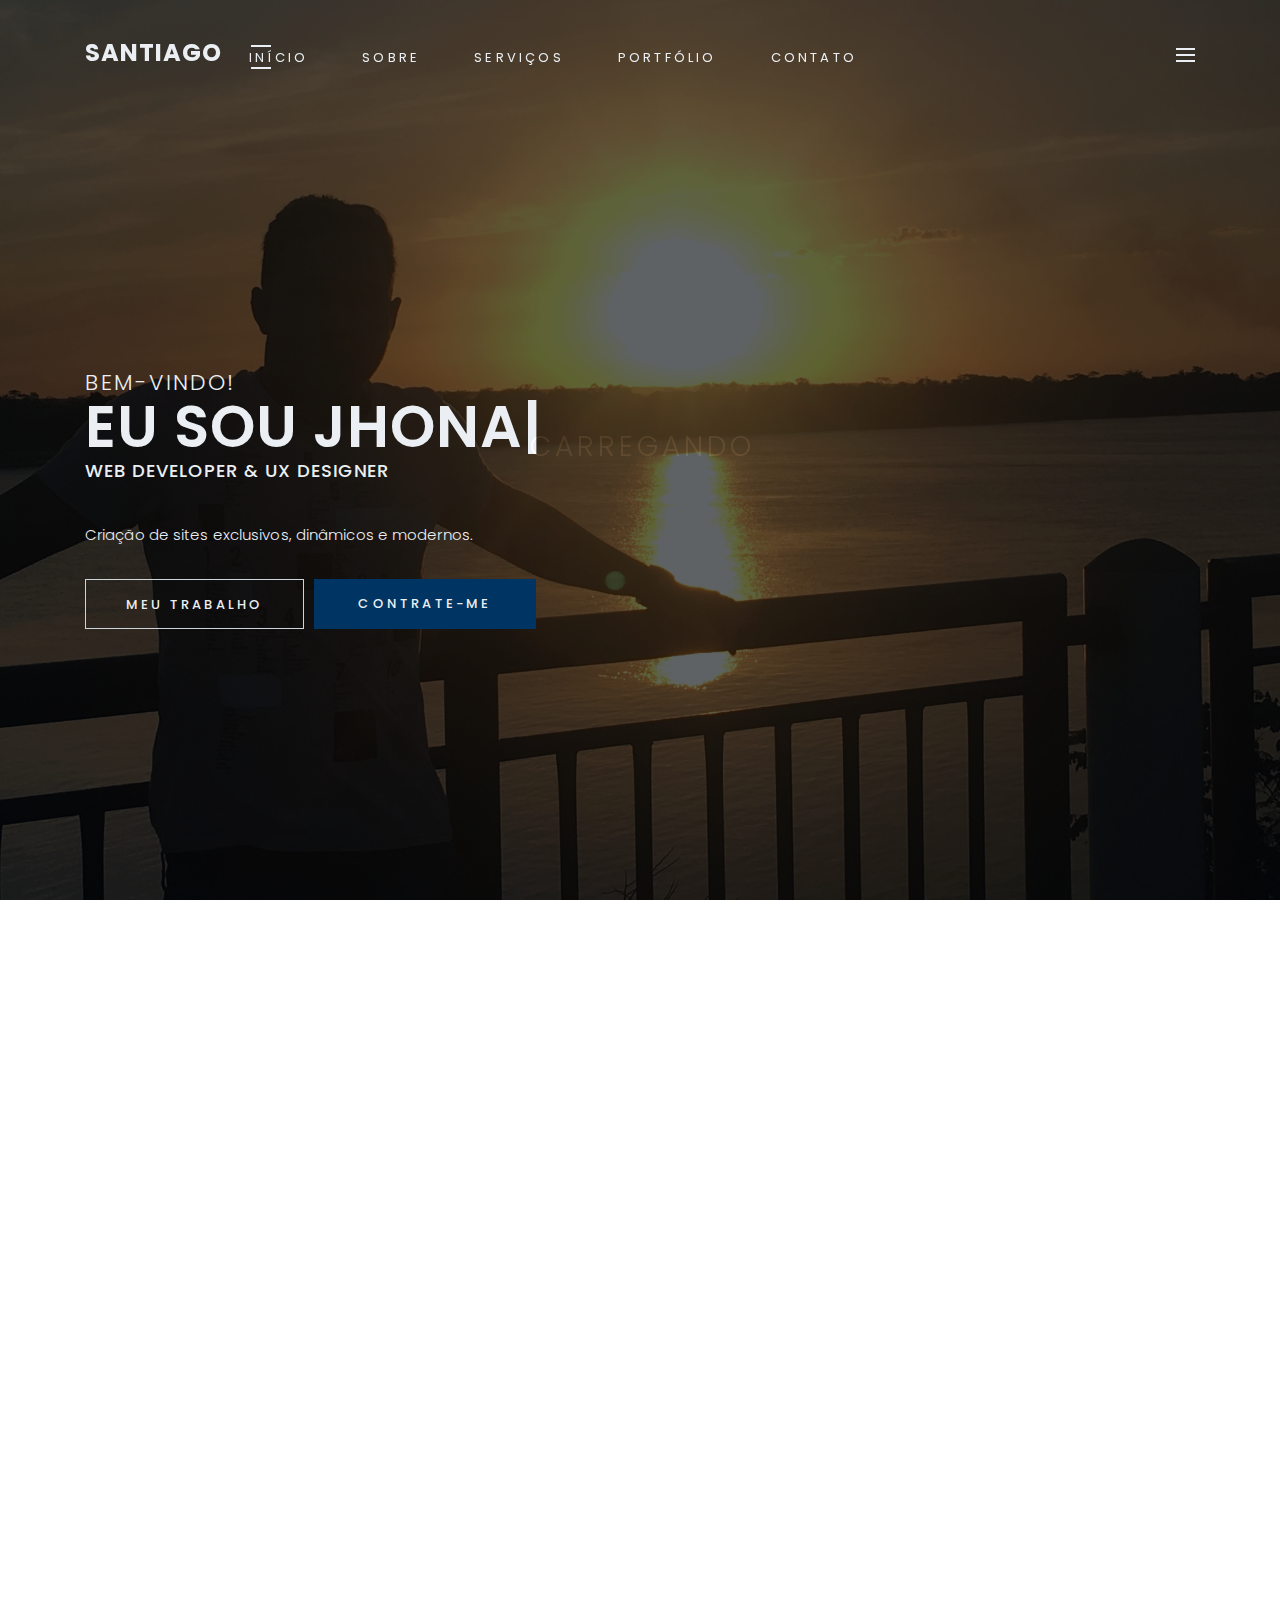
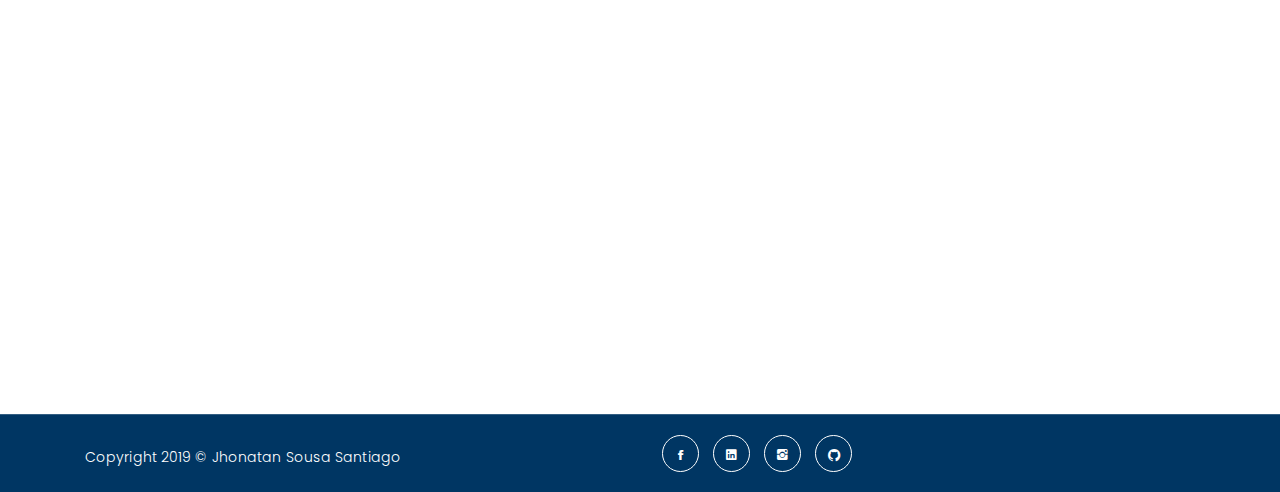
==== commit 8b824398: "Segunda Alteração" ====
--- a/index.html
+++ b/index.html
@@ -66,7 +66,7 @@
 				<span class="cp-preloader__letter" data-preloader="A">A</span>
 				<span class="cp-preloader__letter" data-preloader="N">N</span>
 				<span class="cp-preloader__letter" data-preloader="D">D</span>
-				<span class="cp-preloader__letter" data-preloader="O">D</span>
+				<span class="cp-preloader__letter" data-preloader="O">O</span>
 			</div>
 		</div>
 		
